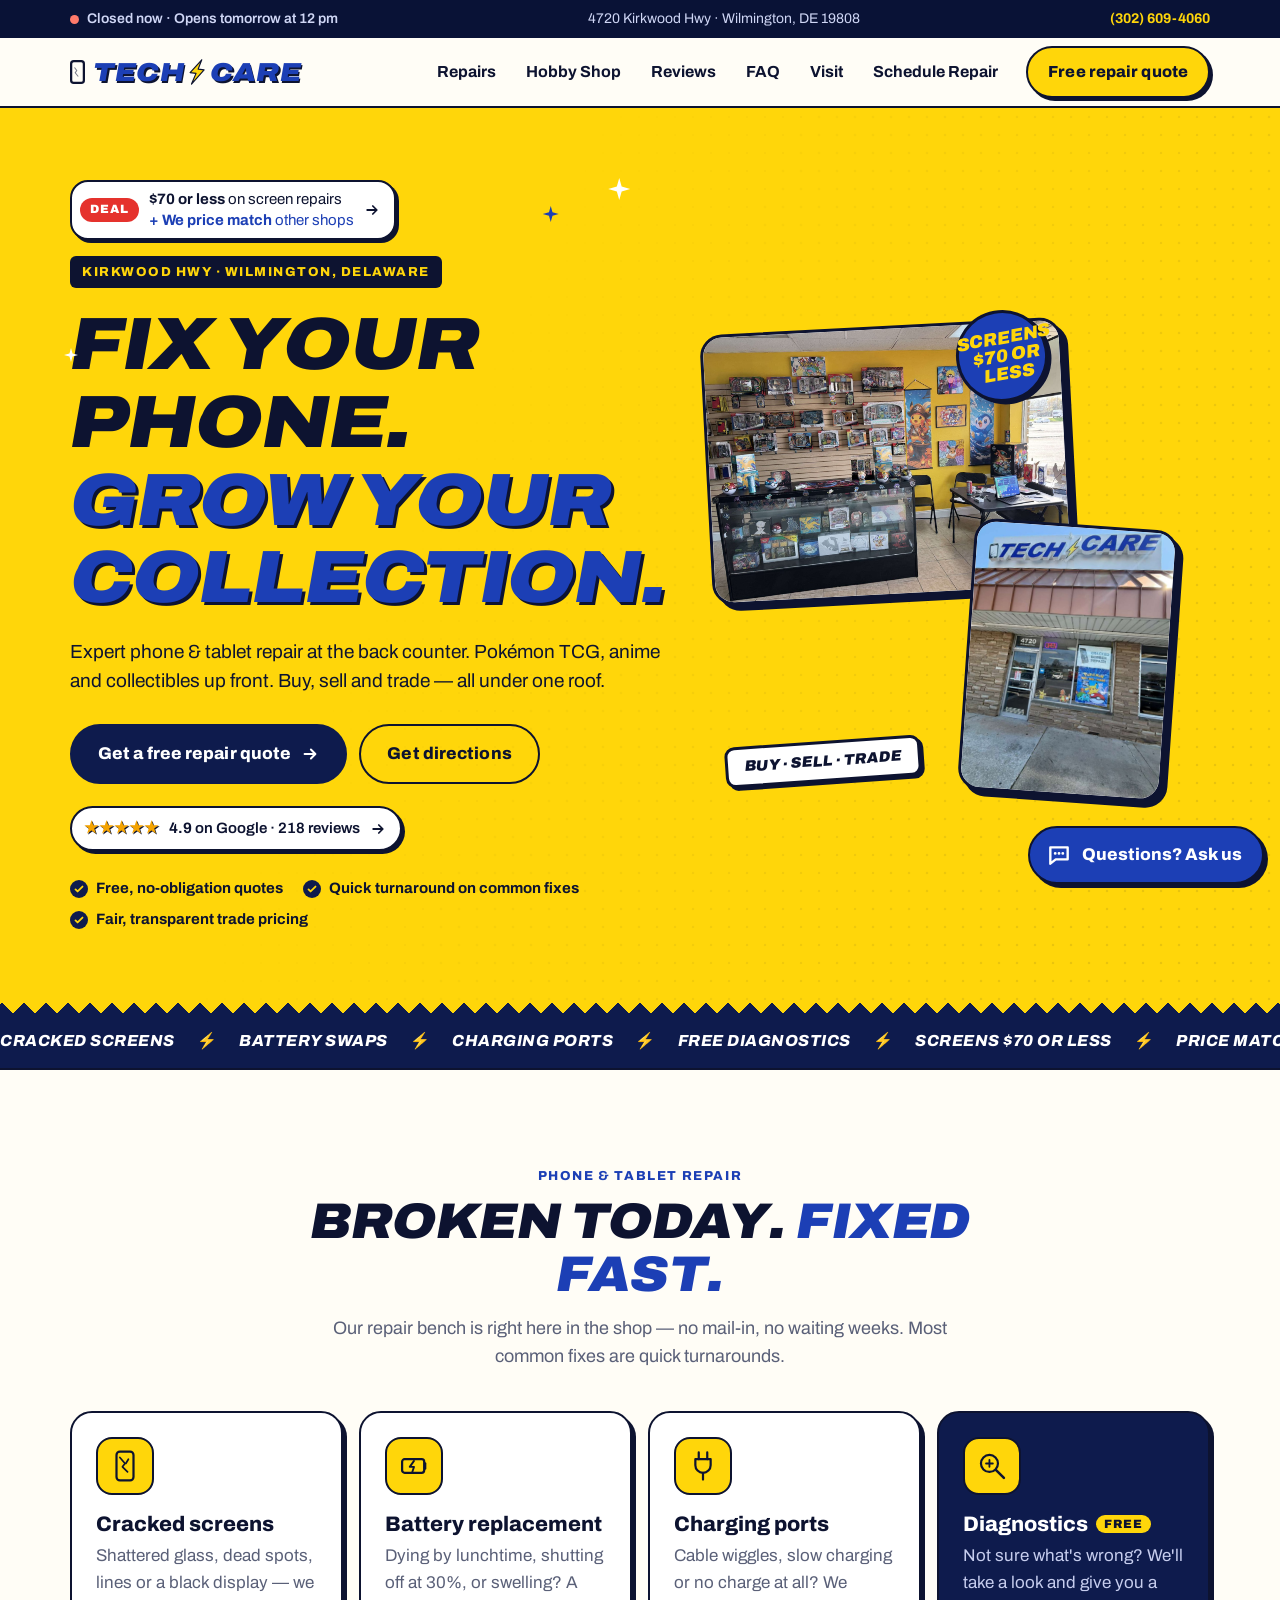
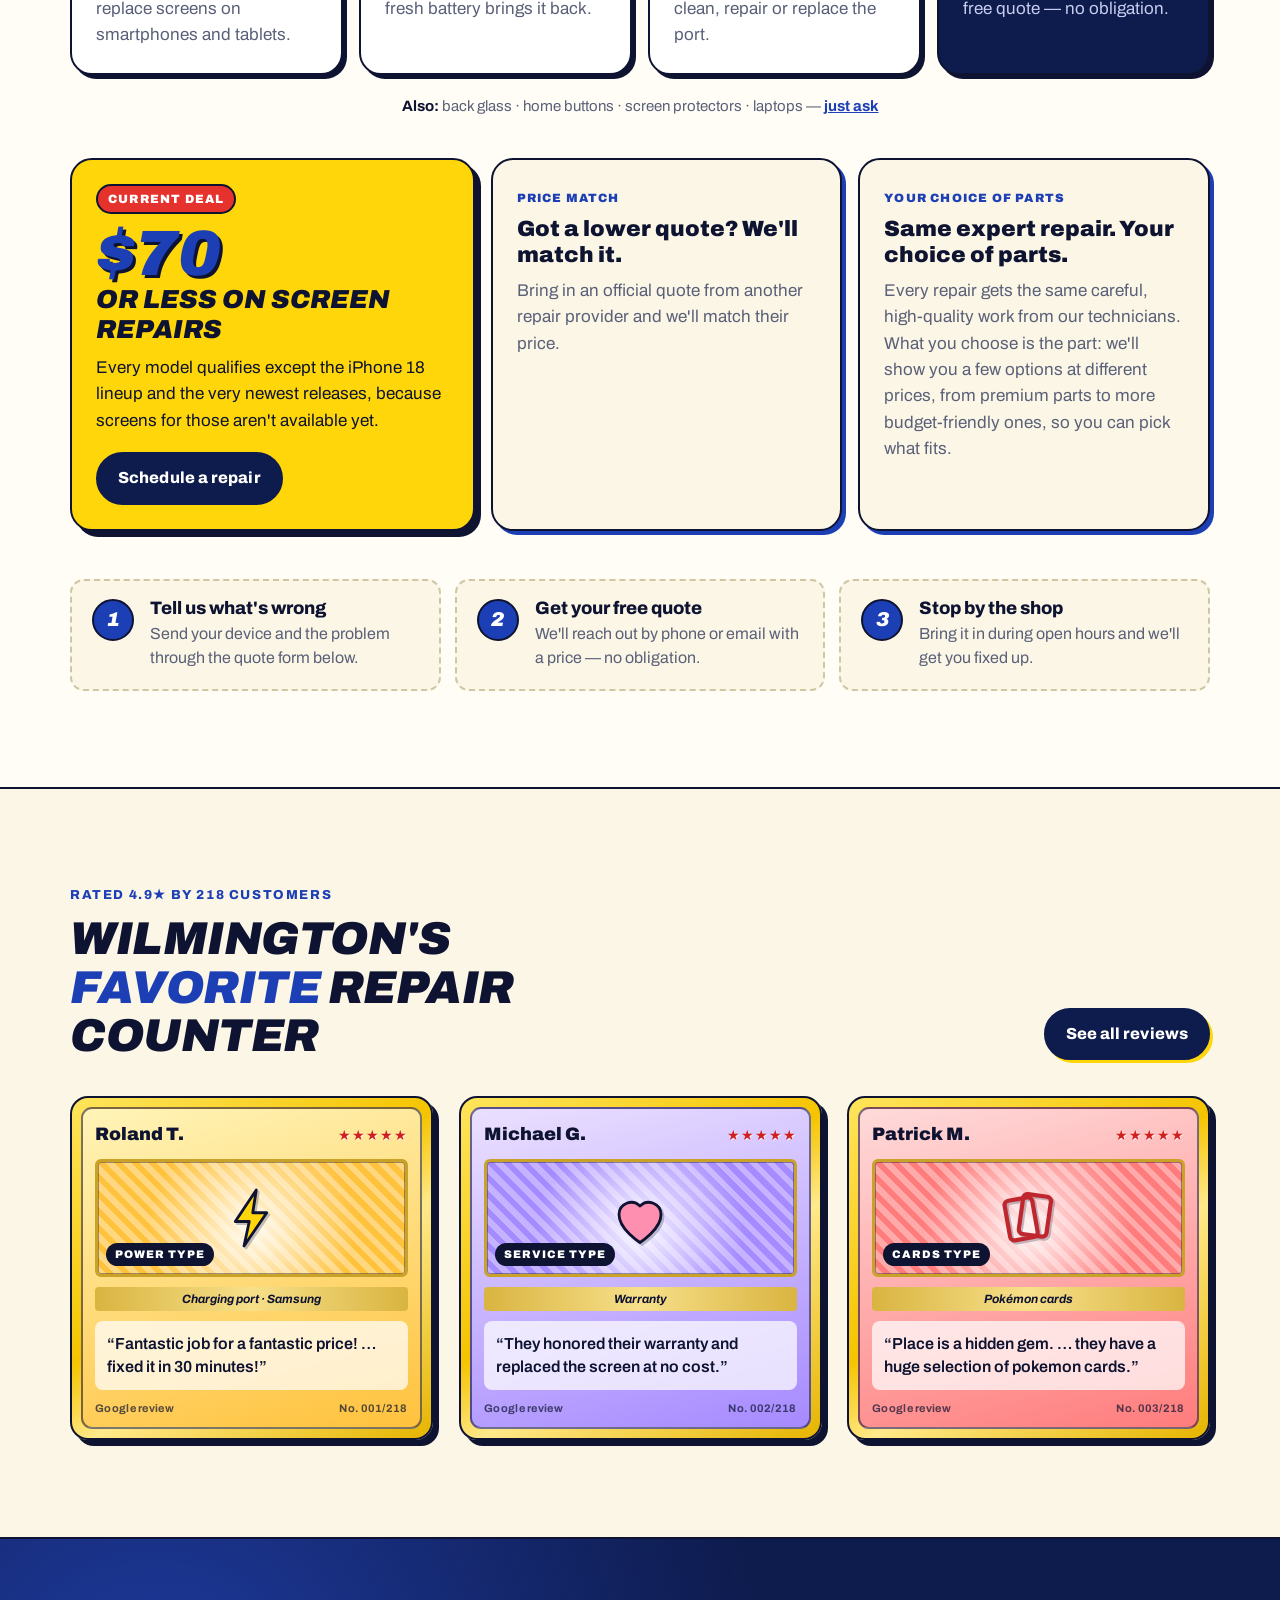
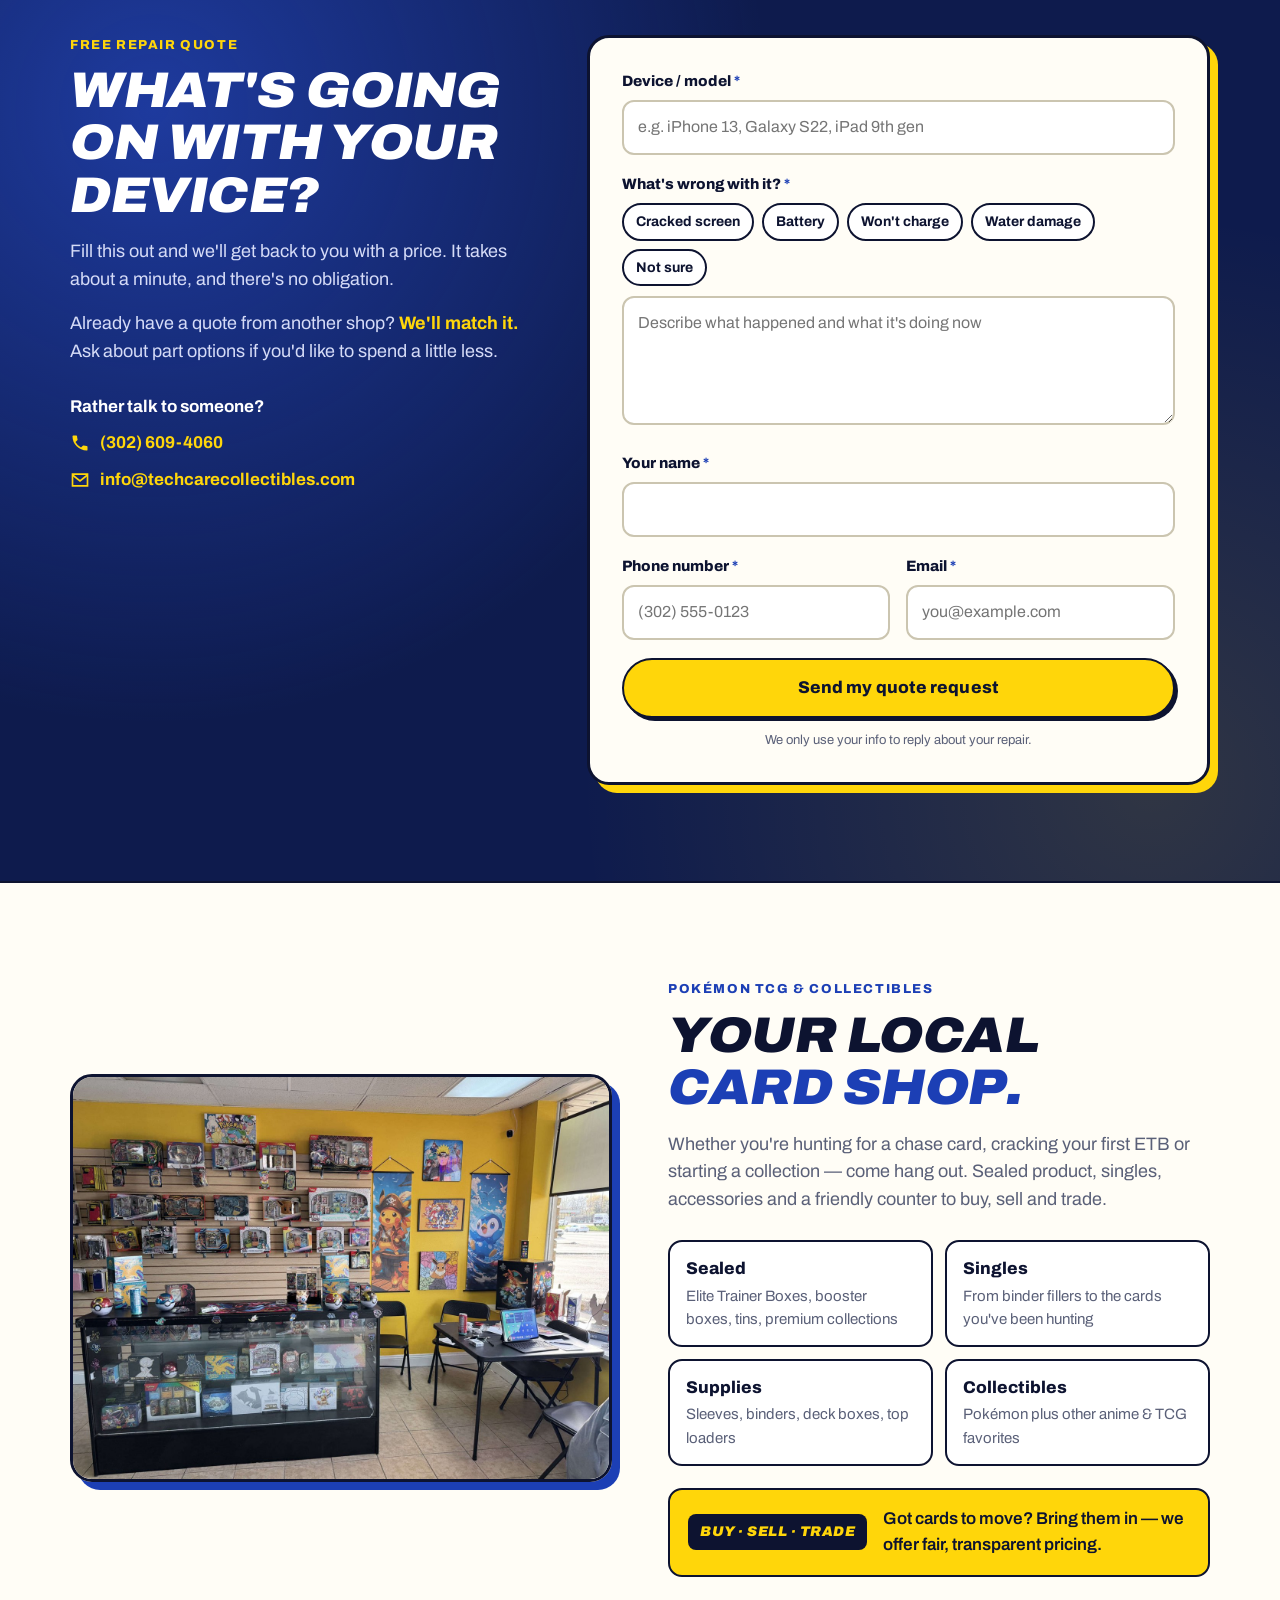
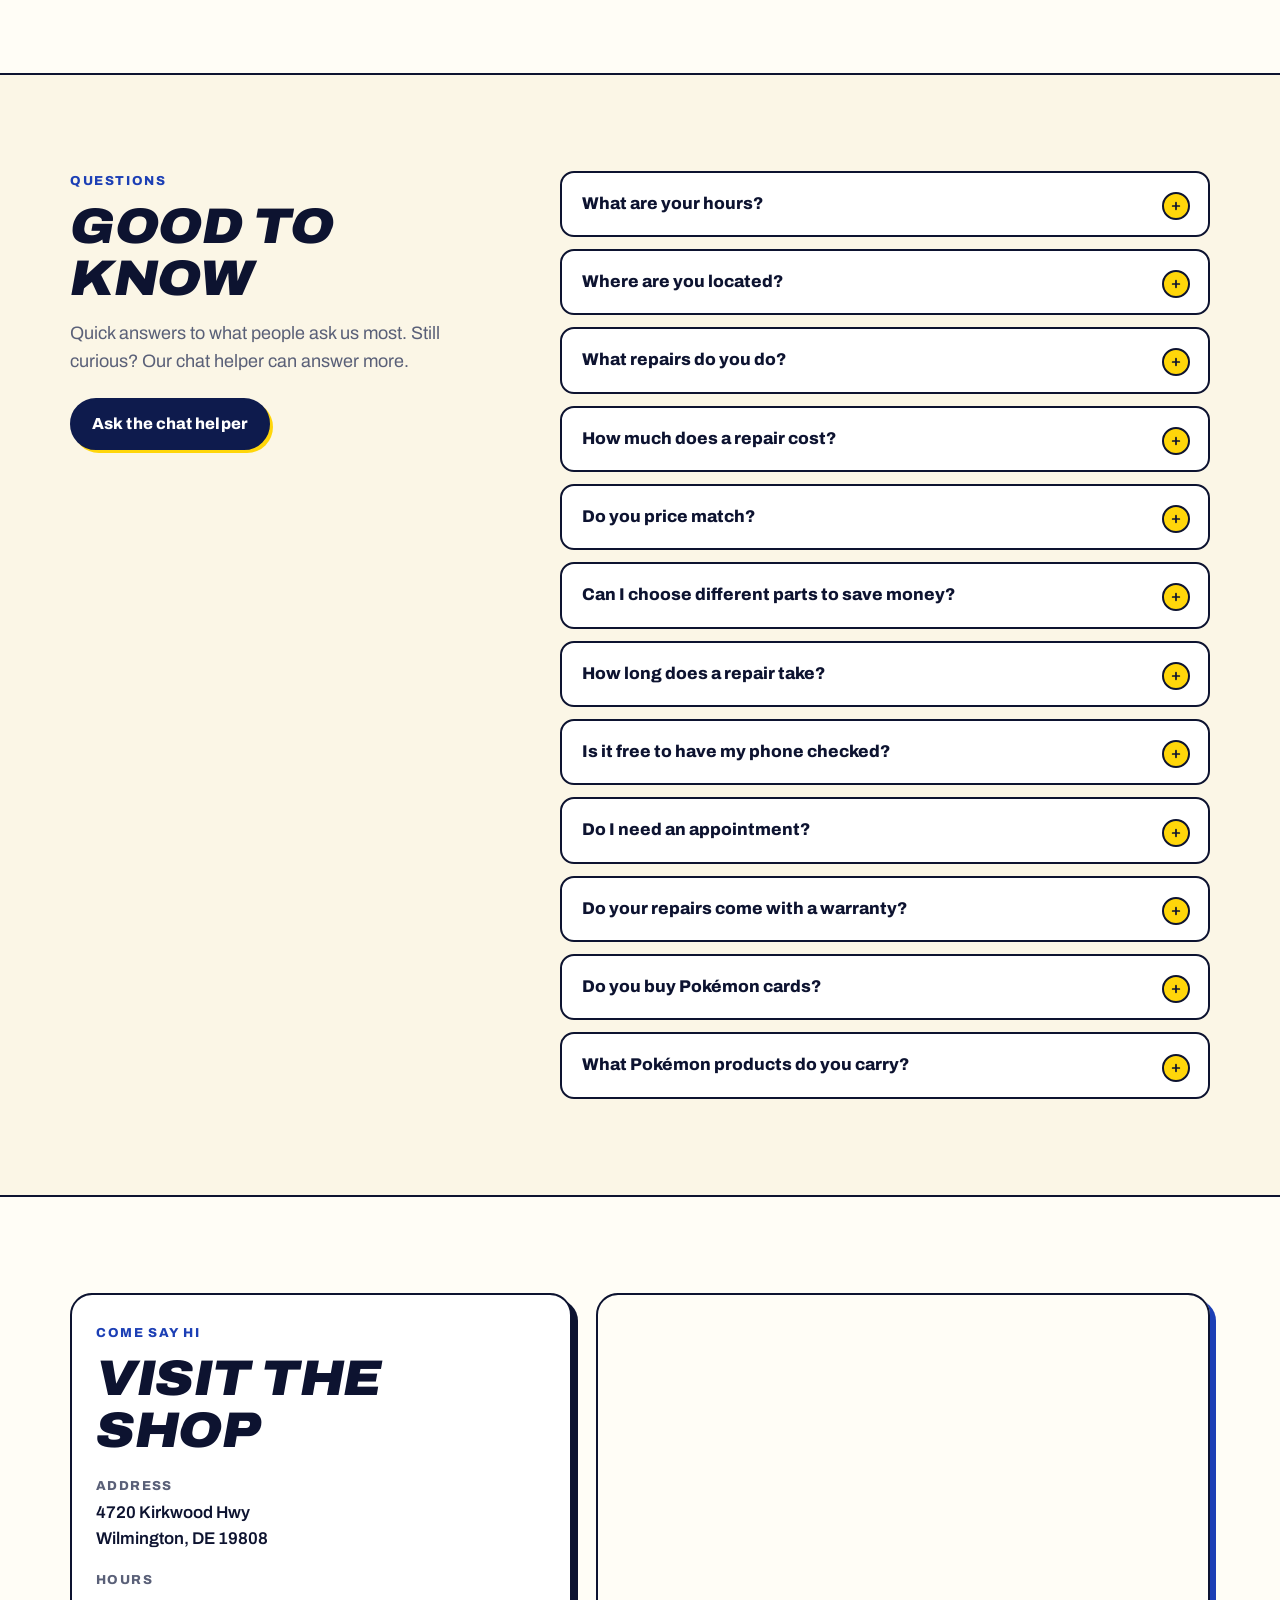
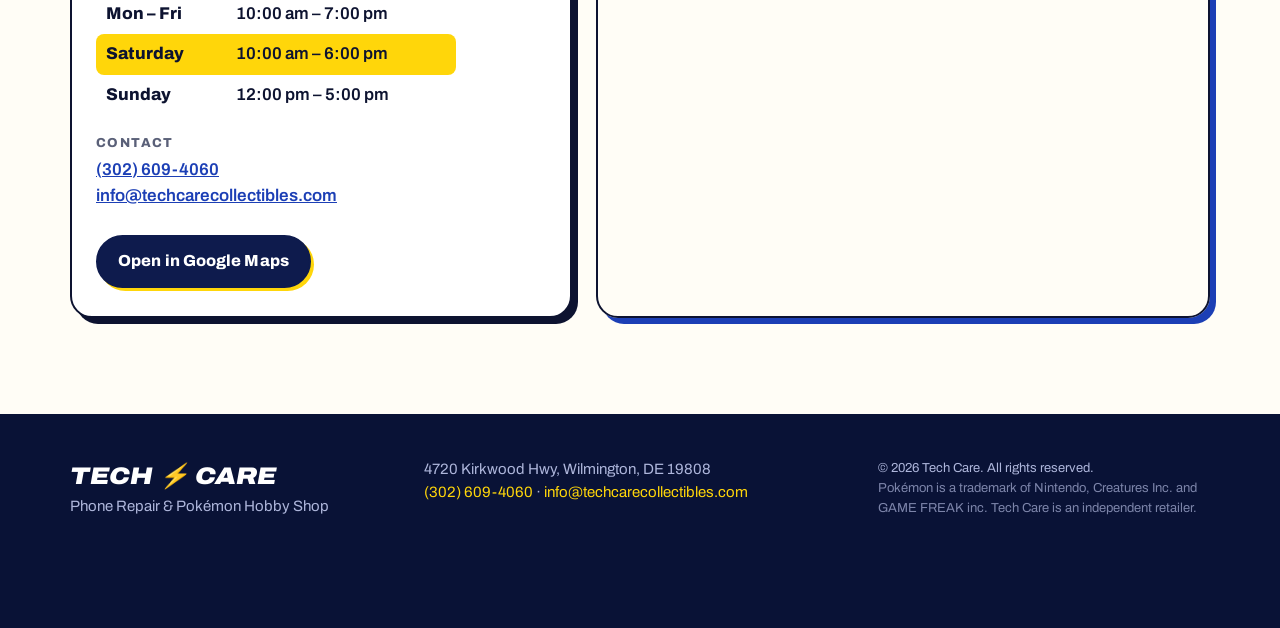
==== index.html @ 6bada391 "Put price matching in the top deal badge The hero badge now sits above the headline and shows both o" ====
<!doctype html>
<html lang="en">
<head>
  <meta charset="utf-8">
  <meta name="viewport" content="width=device-width, initial-scale=1">
  <title>Tech Care — Phone Repair &amp; Pokémon Hobby Shop | Wilmington, DE</title>
  <meta name="description" content="Phone and tablet repair plus a Pokémon TCG hobby shop on Kirkwood Hwy in Wilmington, DE. Cracked screens, batteries, charging ports — free, no-obligation repair quotes. Buy, sell and trade Pokémon cards.">
  <link rel="canonical" href="https://techcarecollectibles.com/">
  <link rel="icon" href="/favicon.svg" type="image/svg+xml">
  <meta name="theme-color" content="#1c3fb5">

  <meta property="og:type" content="website">
  <meta property="og:title" content="Tech Care — Phone Repair & Pokémon Hobby Shop">
  <meta property="og:description" content="Fix your phone. Grow your collection. 4720 Kirkwood Hwy, Wilmington, DE.">
  <meta property="og:image" content="https://techcarecollectibles.com/images/storefront.jpg">
  <meta property="og:url" content="https://techcarecollectibles.com/">

  <link rel="preconnect" href="https://fonts.googleapis.com">
  <link rel="preconnect" href="https://fonts.gstatic.com" crossorigin>
  <link href="https://fonts.googleapis.com/css2?family=Archivo:ital,wdth,wght@0,62..125,400..900;1,62..125,700..900&display=swap" rel="stylesheet">
  <link rel="stylesheet" href="/styles.css">

  <script type="application/ld+json">
  {
    "@context": "https://schema.org",
    "@type": "LocalBusiness",
    "name": "Tech Care — Phone Repair & Hobby Shop",
    "image": "https://techcarecollectibles.com/images/storefront.jpg",
    "url": "https://techcarecollectibles.com/",
    "telephone": "+1-302-609-4060",
    "email": "info@techcarecollectibles.com",
    "address": {
      "@type": "PostalAddress",
      "streetAddress": "4720 Kirkwood Hwy",
      "addressLocality": "Wilmington",
      "addressRegion": "DE",
      "postalCode": "19808",
      "addressCountry": "US"
    },
    "sameAs": ["https://maps.app.goo.gl/MrAmSJkTdqbsVuTa9"],
    "priceRange": "$$",
    "openingHoursSpecification": [
      {"@type": "OpeningHoursSpecification", "dayOfWeek": ["Monday","Tuesday","Wednesday","Thursday","Friday"], "opens": "10:00", "closes": "19:00"},
      {"@type": "OpeningHoursSpecification", "dayOfWeek": "Saturday", "opens": "10:00", "closes": "18:00"},
      {"@type": "OpeningHoursSpecification", "dayOfWeek": "Sunday", "opens": "12:00", "closes": "17:00"}
    ]
  }
  </script>
</head>
<body>
  <a class="skip" href="#main">Skip to content</a>

  <!-- ===== Top bar ===== -->
  <div class="topbar">
    <div class="wrap topbar-inner">
      <span class="status" data-open-status><span class="dot"></span><span class="status-long" data-status-text>Checking hours…</span><span class="status-short" data-status-short>Checking hours…</span></span>
      <span class="topbar-addr">4720 Kirkwood Hwy · Wilmington, DE 19808</span>
      <a class="topbar-phone" href="tel:+13026094060">(302) 609-4060</a>
    </div>
  </div>

  <!-- ===== Header ===== -->
  <header class="site-header" id="top">
    <div class="wrap header-inner">
      <a class="brand" href="#top" aria-label="Tech Care home">
        <svg class="brand-phone" viewBox="0 0 20 32" aria-hidden="true"><rect x="1.5" y="1.5" width="17" height="29" rx="3.5" fill="none" stroke="currentColor" stroke-width="3"/><path d="M6 10l3 4-2 3 4 5" fill="none" stroke="currentColor" stroke-width="1.4" opacity=".55"/></svg>
        <span>TECH</span>
        <svg class="brand-bolt" viewBox="0 0 24 36" aria-hidden="true"><path d="M16 1 3 20h8L7 35 21 14h-8z" fill="#ffd60a" stroke="#0d1330" stroke-width="1.6" stroke-linejoin="round"/></svg>
        <span>CARE</span>
      </a>

      <nav class="nav" id="nav" aria-label="Main">
        <a href="#repairs">Repairs</a>
        <a href="#shop">Hobby Shop</a>
        <a href="/reviews.html">Reviews</a>
        <a href="#faq">FAQ</a>
        <a href="#visit">Visit</a>
        <a href="/book.html">Schedule Repair</a>
        <a class="btn btn-yellow nav-cta" href="#quote">Free repair quote</a>
      </nav>

      <button class="menu-btn" aria-controls="nav" aria-expanded="false" aria-label="Open menu">
        <span></span><span></span><span></span>
      </button>
    </div>
  </header>

  <main id="main">

    <!-- ===== Hero ===== -->
    <section class="hero">
      <div class="wrap hero-inner">
        <div class="hero-copy">
          <a class="deal-pill" href="#deals">
            <span class="deal-pill-tag">Deal</span>
            <span class="deal-pill-text">
              <span><strong>$70 or less</strong> on screen repairs</span>
              <span class="deal-pill-plus"><strong>+ We price match</strong> other shops</span>
            </span>
            <svg viewBox="0 0 20 20" aria-hidden="true"><path d="M4 10h11m-4-5 5 5-5 5" fill="none" stroke="currentColor" stroke-width="2.2" stroke-linecap="round" stroke-linejoin="round"/></svg>
          </a>
          <p class="eyebrow">Kirkwood Hwy · Wilmington, Delaware</p>
          <h1>Fix your phone.<br><span class="hl">Grow your collection.</span></h1>
          <span class="sparkle sparkle-1" aria-hidden="true"></span>
          <span class="sparkle sparkle-2" aria-hidden="true"></span>
          <span class="sparkle sparkle-3" aria-hidden="true"></span>
          <p class="lede">Expert phone &amp; tablet repair at the back counter. Pokémon TCG, anime and collectibles up front. Buy, sell and trade — all under one roof.</p>
          <div class="hero-ctas">
            <a class="btn btn-navy btn-lg" href="#quote">Get a free repair quote
              <svg viewBox="0 0 20 20" aria-hidden="true"><path d="M4 10h11m-4-5 5 5-5 5" fill="none" stroke="currentColor" stroke-width="2.2" stroke-linecap="round" stroke-linejoin="round"/></svg>
            </a>
            <a class="btn btn-ghost btn-lg" href="https://maps.app.goo.gl/MrAmSJkTdqbsVuTa9" target="_blank" rel="noopener">Get directions</a>
          </div>
          <a class="rating-badge" href="/reviews.html">
            <span class="rating-stars" aria-hidden="true">★★★★★</span>
            <span><strong data-rating>4.9</strong> on Google · <span data-review-count>218</span> reviews</span>
            <svg viewBox="0 0 20 20" aria-hidden="true"><path d="M4 10h11m-4-5 5 5-5 5" fill="none" stroke="currentColor" stroke-width="2.2" stroke-linecap="round" stroke-linejoin="round"/></svg>
          </a>
          <ul class="hero-points">
            <li>Free, no-obligation quotes</li>
            <li>Quick turnaround on common fixes</li>
            <li>Fair, transparent trade pricing</li>
          </ul>
        </div>

        <div class="hero-art" aria-hidden="true">
          <figure class="photo photo-a"><img src="/images/interior-displays.jpg" alt="" width="1400" height="1050"></figure>
          <figure class="photo photo-b"><img src="/images/storefront.jpg" alt="" width="1050" height="1400"></figure>
          <span class="sticker sticker-1">Screens<br>$70 or less</span>
          <span class="sticker sticker-2">Buy · Sell · Trade</span>
        </div>
      </div>
    </section>

    <!-- ===== Ticker ===== -->
    <div class="ticker" aria-hidden="true">
      <div class="ticker-track">
        <span>Cracked screens</span><i>⚡</i><span>Battery swaps</span><i>⚡</i><span>Charging ports</span><i>⚡</i><span>Free diagnostics</span><i>⚡</i><span>Screens $70 or less</span><i>⚡</i><span>Price matching</span><i>⚡</i><span>Booster boxes</span><i>⚡</i><span>Singles</span><i>⚡</i><span>Elite Trainer Boxes</span><i>⚡</i><span>Buy · Sell · Trade</span><i>⚡</i>
        <span>Cracked screens</span><i>⚡</i><span>Battery swaps</span><i>⚡</i><span>Charging ports</span><i>⚡</i><span>Free diagnostics</span><i>⚡</i><span>Screens $70 or less</span><i>⚡</i><span>Price matching</span><i>⚡</i><span>Booster boxes</span><i>⚡</i><span>Singles</span><i>⚡</i><span>Elite Trainer Boxes</span><i>⚡</i><span>Buy · Sell · Trade</span><i>⚡</i>
      </div>
    </div>

    <!-- ===== Repairs ===== -->
    <section class="section" id="repairs">
      <div class="wrap">
        <div class="section-head">
          <p class="kicker">Phone &amp; tablet repair</p>
          <h2>Broken today. <span class="hl-blue">Fixed fast.</span></h2>
          <p>Our repair bench is right here in the shop — no mail-in, no waiting weeks. Most common fixes are quick turnarounds.</p>
        </div>

        <div class="services" data-reveal>
          <article class="service">
            <div class="service-icon">
              <svg viewBox="0 0 40 40" aria-hidden="true"><rect x="10" y="3" width="20" height="34" rx="4" fill="none" stroke="currentColor" stroke-width="2.6"/><path d="M14 10l6 7-3 4 6 6M24 12l-3 5" fill="none" stroke="currentColor" stroke-width="2" stroke-linecap="round" stroke-linejoin="round"/></svg>
            </div>
            <h3>Cracked screens</h3>
            <p>Shattered glass, dead spots, lines or a black display — we replace screens on smartphones and tablets.</p>
          </article>
          <article class="service">
            <div class="service-icon">
              <svg viewBox="0 0 40 40" aria-hidden="true"><rect x="6" y="12" width="26" height="16" rx="3" fill="none" stroke="currentColor" stroke-width="2.6"/><path d="M33 17v6" stroke="currentColor" stroke-width="3" stroke-linecap="round"/><path d="M20 14l-5 7h5l-2 6" fill="none" stroke="currentColor" stroke-width="2.2" stroke-linecap="round" stroke-linejoin="round"/></svg>
            </div>
            <h3>Battery replacement</h3>
            <p>Dying by lunchtime, shutting off at 30%, or swelling? A fresh battery brings it back.</p>
          </article>
          <article class="service">
            <div class="service-icon">
              <svg viewBox="0 0 40 40" aria-hidden="true"><path d="M15 4v8M25 4v8" stroke="currentColor" stroke-width="2.6" stroke-linecap="round"/><path d="M11 12h18v7a9 9 0 0 1-18 0z" fill="none" stroke="currentColor" stroke-width="2.6" stroke-linejoin="round"/><path d="M20 28v8" stroke="currentColor" stroke-width="2.6" stroke-linecap="round"/></svg>
            </div>
            <h3>Charging ports</h3>
            <p>Cable wiggles, slow charging or no charge at all? We clean, repair or replace the port.</p>
          </article>
          <article class="service service-free">
            <div class="service-icon">
              <svg viewBox="0 0 40 40" aria-hidden="true"><circle cx="17" cy="17" r="10" fill="none" stroke="currentColor" stroke-width="2.6"/><path d="M24.5 24.5 34 34" stroke="currentColor" stroke-width="3" stroke-linecap="round"/><path d="M13 17h8M17 13v8" stroke="currentColor" stroke-width="2.2" stroke-linecap="round"/></svg>
            </div>
            <h3>Diagnostics <span class="tag">Free</span></h3>
            <p>Not sure what's wrong? We'll take a look and give you a free quote — no obligation.</p>
          </article>
        </div>
        <p class="services-more"><strong>Also:</strong> back glass · home buttons · screen protectors · laptops — <a href="#quote">just ask</a></p>

        <div class="deals" id="deals" data-reveal>
          <article class="deal deal-hot">
            <p class="deal-tag">Current deal</p>
            <h3><span class="deal-price">$70</span> or less on screen repairs</h3>
            <p>Every model qualifies except the iPhone 18 lineup and the very newest releases, because screens for those aren't available yet.</p>
            <a class="btn btn-navy" href="/book.html">Schedule a repair</a>
          </article>
          <article class="deal">
            <p class="deal-tag">Price match</p>
            <h3>Got a lower quote? We'll match it.</h3>
            <p>Bring in an official quote from another repair provider and we'll match their price.</p>
          </article>
          <article class="deal">
            <p class="deal-tag">Your choice of parts</p>
            <h3>Same expert repair. Your choice of parts.</h3>
            <p>Every repair gets the same careful, high-quality work from our technicians. What you choose is the part: we'll show you a few options at different prices, from premium parts to more budget-friendly ones, so you can pick what fits.</p>
          </article>
        </div>

        <ol class="steps" data-reveal>
          <li>
            <span class="step-num">1</span>
            <div><h3>Tell us what's wrong</h3><p>Send your device and the problem through the quote form below.</p></div>
          </li>
          <li>
            <span class="step-num">2</span>
            <div><h3>Get your free quote</h3><p>We'll reach out by phone or email with a price — no obligation.</p></div>
          </li>
          <li>
            <span class="step-num">3</span>
            <div><h3>Stop by the shop</h3><p>Bring it in during open hours and we'll get you fixed up.</p></div>
          </li>
        </ol>
      </div>
    </section>

    <!-- ===== Reviews teaser ===== -->
    <section class="section reviews-teaser">
      <div class="wrap">
        <div class="teaser-head">
          <div>
            <p class="kicker">Rated <span data-rating>4.9</span>★ by <span data-review-count>218</span> customers</p>
            <h2>Wilmington's <span class="hl-blue">favorite</span> repair counter</h2>
          </div>
          <a class="btn btn-navy" href="/reviews.html">See all reviews</a>
        </div>
        <div class="review-grid review-grid--teaser" id="review-teaser" data-reveal><!-- featured cards from reviews-data.js --></div>
      </div>
    </section>

    <!-- ===== Quote ===== -->
    <section class="quote" id="quote">
      <div class="wrap quote-inner">
        <div class="quote-copy">
          <p class="kicker kicker-light">Free repair quote</p>
          <h2>What's going on with your device?</h2>
          <p>Fill this out and we'll get back to you with a price. It takes about a minute, and there's no obligation.</p>
          <p class="quote-perks">Already have a quote from another shop? <strong>We'll match it.</strong> Ask about part options if you'd like to spend a little less.</p>
          <div class="quote-alt">
            <p>Rather talk to someone?</p>
            <a class="alt-link" href="tel:+13026094060">
              <svg viewBox="0 0 24 24" aria-hidden="true"><path d="M6.6 10.8a15.1 15.1 0 0 0 6.6 6.6l2.2-2.2a1 1 0 0 1 1-.25 11.4 11.4 0 0 0 3.6.57 1 1 0 0 1 1 1V20a1 1 0 0 1-1 1A17 17 0 0 1 3 4a1 1 0 0 1 1-1h3.5a1 1 0 0 1 1 1c0 1.25.2 2.45.57 3.57a1 1 0 0 1-.25 1z" fill="currentColor"/></svg>
              (302) 609-4060
            </a>
            <a class="alt-link" href="mailto:info@techcarecollectibles.com">
              <svg viewBox="0 0 24 24" aria-hidden="true"><path d="M3 5h18v14H3z" fill="none" stroke="currentColor" stroke-width="2"/><path d="m3 6 9 7 9-7" fill="none" stroke="currentColor" stroke-width="2"/></svg>
              info@techcarecollectibles.com
            </a>
          </div>
        </div>

        <div class="quote-card">
          <form id="quote-form" name="quote" method="POST" action="/thanks.html" data-netlify="true" netlify-honeypot="bot-field" novalidate>
            <input type="hidden" name="form-name" value="quote">
            <div class="field">
              <label for="q-device">Device / model <span class="req" aria-hidden="true">*</span></label>
              <input id="q-device" name="device" type="text" list="device-list" placeholder="e.g. iPhone 13, Galaxy S22, iPad 9th gen" autocomplete="off" required>
              <datalist id="device-list">
                <option value="iPhone 16 Pro Max"><option value="iPhone 16"><option value="iPhone 15 Pro"><option value="iPhone 15"><option value="iPhone 14"><option value="iPhone 13"><option value="iPhone 12"><option value="iPhone 11">
                <option value="Samsung Galaxy S24"><option value="Samsung Galaxy S23"><option value="Samsung Galaxy S22"><option value="Samsung Galaxy A54"><option value="Google Pixel 8"><option value="Google Pixel 7">
                <option value="iPad"><option value="Samsung Galaxy Tab">
              </datalist>
              <p class="err" data-err-for="device"></p>
            </div>

            <div class="field">
              <label for="q-problem">What's wrong with it? <span class="req" aria-hidden="true">*</span></label>
              <div class="chips" role="group" aria-label="Common problems">
                <button type="button" class="chip" data-problem="Cracked screen">Cracked screen</button>
                <button type="button" class="chip" data-problem="Battery drains fast">Battery</button>
                <button type="button" class="chip" data-problem="Won't charge">Won't charge</button>
                <button type="button" class="chip" data-problem="Water damage">Water damage</button>
                <button type="button" class="chip" data-problem="Not sure — needs diagnosis">Not sure</button>
              </div>
              <textarea id="q-problem" name="problem" rows="4" placeholder="Describe what happened and what it's doing now" required></textarea>
              <p class="err" data-err-for="problem"></p>
            </div>

            <div class="field">
              <label for="q-name">Your name <span class="req" aria-hidden="true">*</span></label>
              <input id="q-name" name="name" type="text" autocomplete="name" required>
              <p class="err" data-err-for="name"></p>
            </div>

            <div class="field-row">
              <div class="field">
                <label for="q-phone">Phone number <span class="req" aria-hidden="true">*</span></label>
                <input id="q-phone" name="phone" type="tel" inputmode="tel" autocomplete="tel" placeholder="(302) 555-0123" required>
                <p class="err" data-err-for="phone"></p>
              </div>
              <div class="field">
                <label for="q-email">Email <span class="req" aria-hidden="true">*</span></label>
                <input id="q-email" name="email" type="email" autocomplete="email" placeholder="you@example.com" required>
                <p class="err" data-err-for="email"></p>
              </div>
            </div>

            <!-- spam trap: real people never see or fill this -->
            <div class="hp" aria-hidden="true">
              <label for="q-company">Company</label>
              <input id="q-company" name="bot-field" type="text" tabindex="-1" autocomplete="off">
            </div>

            <button class="btn btn-yellow btn-lg btn-block" type="submit">
              <span class="btn-label">Send my quote request</span>
            </button>
            <p class="form-note">We only use your info to reply about your repair.</p>
            <div class="form-status" role="status" aria-live="polite"></div>
          </form>

          <div class="quote-done" hidden>
            <div class="done-icon"><svg viewBox="0 0 48 48" aria-hidden="true"><circle cx="24" cy="24" r="22" fill="#ffd60a"/><path d="m14 25 7 7 14-15" fill="none" stroke="#0d1330" stroke-width="4" stroke-linecap="round" stroke-linejoin="round"/></svg></div>
            <h3>Request sent — thanks!</h3>
            <p>We'll get back to you soon with a quote for your <strong data-done-device>device</strong>. Need it sooner? Call <a href="tel:+13026094060">(302) 609-4060</a>.</p>
            <button type="button" class="btn btn-ghost" data-quote-reset>Send another request</button>
          </div>
        </div>
      </div>
    </section>

    <!-- ===== Hobby shop ===== -->
    <section class="section shop" id="shop">
      <div class="wrap shop-inner">
        <div class="shop-photo">
          <img src="/images/interior-displays.jpg" alt="Wall of sealed Pokémon TCG product next to anime canvas art and a glass display case" width="1400" height="1050" loading="lazy">
        </div>
        <div class="shop-copy">
          <p class="kicker">Pokémon TCG &amp; collectibles</p>
          <h2>Your local <span class="hl-blue">card shop.</span></h2>
          <p>Whether you're hunting for a chase card, cracking your first ETB or starting a collection — come hang out. Sealed product, singles, accessories and a friendly counter to buy, sell and trade.</p>
          <ul class="product-grid" data-reveal>
            <li><strong>Sealed</strong> Elite Trainer Boxes, booster boxes, tins, premium collections</li>
            <li><strong>Singles</strong> From binder fillers to the cards you've been hunting</li>
            <li><strong>Supplies</strong> Sleeves, binders, deck boxes, top loaders</li>
            <li><strong>Collectibles</strong> Pokémon plus other anime &amp; TCG favorites</li>
          </ul>
          <div class="trade-callout">
            <span class="trade-badge">Buy · Sell · Trade</span>
            <p>Got cards to move? Bring them in — we offer fair, transparent pricing.</p>
          </div>
        </div>
      </div>
    </section>

    <!-- ===== FAQ ===== -->
    <section class="section faq" id="faq">
      <div class="wrap faq-inner">
        <div class="section-head section-head-left">
          <p class="kicker">Questions</p>
          <h2>Good to know</h2>
          <p>Quick answers to what people ask us most. Still curious? Our chat helper can answer more.</p>
          <button type="button" class="btn btn-navy" data-open-chat>Ask the chat helper</button>
        </div>
        <div class="faq-list" id="faq-list"><!-- filled from faq-data.js --></div>
      </div>
    </section>

    <!-- ===== Visit ===== -->
    <section class="visit" id="visit">
      <div class="wrap visit-inner">
        <div class="visit-card">
          <p class="kicker">Come say hi</p>
          <h2>Visit the shop</h2>

          <div class="visit-block">
            <h3>Address</h3>
            <p>4720 Kirkwood Hwy<br>Wilmington, DE 19808</p>
          </div>

          <div class="visit-block">
            <h3>Hours</h3>
            <table class="hours" id="hours">
              <tbody>
                <tr data-days="1,2,3,4,5"><th scope="row">Mon – Fri</th><td>10:00 am – 7:00 pm</td></tr>
                <tr data-days="6"><th scope="row">Saturday</th><td>10:00 am – 6:00 pm</td></tr>
                <tr data-days="0"><th scope="row">Sunday</th><td>12:00 pm – 5:00 pm</td></tr>
              </tbody>
            </table>
          </div>

          <div class="visit-block">
            <h3>Contact</h3>
            <p><a href="tel:+13026094060">(302) 609-4060</a><br><a href="mailto:info@techcarecollectibles.com">info@techcarecollectibles.com</a></p>
          </div>

          <a class="btn btn-navy" href="https://maps.app.goo.gl/MrAmSJkTdqbsVuTa9" target="_blank" rel="noopener">Open in Google Maps</a>
        </div>

        <div class="map">
          <iframe
            title="Map to Tech Care, 4720 Kirkwood Hwy, Wilmington, DE"
            src="https://maps.google.com/maps?q=4720+Kirkwood+Hwy,+Wilmington,+DE+19808&t=&z=15&ie=UTF8&iwloc=&output=embed"
            loading="lazy"
            referrerpolicy="no-referrer-when-downgrade"
            allowfullscreen></iframe>
        </div>
      </div>
    </section>
  </main>

  <!-- ===== Footer ===== -->
  <footer class="site-footer">
    <div class="wrap footer-inner">
      <div>
        <p class="footer-brand">TECH <span>⚡</span> CARE</p>
        <p>Phone Repair &amp; Pokémon Hobby Shop</p>
      </div>
      <div>
        <p>4720 Kirkwood Hwy, Wilmington, DE 19808</p>
        <p><a href="tel:+13026094060">(302) 609-4060</a> · <a href="mailto:info@techcarecollectibles.com">info@techcarecollectibles.com</a></p>
      </div>
      <p class="footer-copy">© <span id="yr">2026</span> Tech Care. All rights reserved.<br><span class="tm">Pokémon is a trademark of Nintendo, Creatures Inc. and GAME FREAK inc. Tech Care is an independent retailer.</span></p>
    </div>
  </footer>

  <!-- ===== Chat widget ===== -->
  <div class="chat" id="chat" data-state="closed">
    <button class="chat-launcher" type="button" aria-controls="chat-panel" aria-expanded="false">
      <svg class="icon-open" viewBox="0 0 24 24" aria-hidden="true"><path d="M4 5h16v11H9l-5 4z" fill="none" stroke="currentColor" stroke-width="2.2" stroke-linejoin="round"/><path d="M8.5 10.5h.01M12 10.5h.01M15.5 10.5h.01" stroke="currentColor" stroke-width="2.6" stroke-linecap="round"/></svg>
      <svg class="icon-close" viewBox="0 0 24 24" aria-hidden="true"><path d="M6 6l12 12M18 6 6 18" stroke="currentColor" stroke-width="2.4" stroke-linecap="round"/></svg>
      <span class="chat-launcher-label">Questions? Ask us</span>
    </button>

    <section class="chat-panel" id="chat-panel" role="dialog" aria-label="Tech Care chat helper" hidden>
      <header class="chat-head">
        <div class="chat-avatar" aria-hidden="true"><svg viewBox="0 0 24 36"><path d="M16 1 3 20h8L7 35 21 14h-8z" fill="#ffd60a"/></svg></div>
        <div>
          <p class="chat-title">Tech Care Helper</p>
          <p class="chat-sub">Instant answers to common questions</p>
        </div>
        <button class="chat-x" type="button" aria-label="Close chat">
          <svg viewBox="0 0 24 24" aria-hidden="true"><path d="M6 6l12 12M18 6 6 18" stroke="currentColor" stroke-width="2.4" stroke-linecap="round"/></svg>
        </button>
      </header>
      <div class="chat-log" id="chat-log" aria-live="polite"></div>
      <div class="chat-suggest" id="chat-suggest"></div>
      <form class="chat-input" id="chat-form" autocomplete="off">
        <label class="sr-only" for="chat-text">Type your question</label>
        <input id="chat-text" type="text" placeholder="Ask about repairs, cards, hours…" maxlength="200">
        <button type="submit" aria-label="Send">
          <svg viewBox="0 0 24 24" aria-hidden="true"><path d="M4 12h14m-6-7 7 7-7 7" fill="none" stroke="currentColor" stroke-width="2.4" stroke-linecap="round" stroke-linejoin="round"/></svg>
        </button>
      </form>
    </section>
  </div>

  <script src="/js/config.js"></script>
  <script src="/js/faq-data.js"></script>
  <script src="/js/reviews-data.js"></script>
  <script src="/js/site.js"></script>
  <script src="/js/slots.js"></script>
  <script src="/js/reviews.js"></script>
  <script src="/js/chat.js"></script>
</body>
</html>
---- styles.css ----
/* Tech Care — phone repair & hobby shop
   Vanilla CSS, mobile-first. Colors pulled from the shop itself:
   sign-blue lettering, yellow walls, navy accent wall. */

:root {
  --blue: #1c3fb5;
  --blue-bright: #2b54e0;
  --navy: #0e1b4d;
  --navy-deep: #091236;
  --yellow: #ffd60a;
  --yellow-soft: #fff3b0;
  --ink: #0d1330;
  --text: #22263a;
  --muted: #5a6078;
  --paper: #fffdf6;
  --cream: #fbf6e6;
  --white: #ffffff;
  --line: #e9e4d2;
  --danger: #c62828;
  --ok: #1b7f3b;

  --radius: 14px;
  --radius-lg: 22px;
  --shadow: 0 10px 30px rgba(13, 19, 48, 0.10);
  --shadow-hard: 6px 6px 0 var(--ink);
  --max: 1180px;
  --font: "Archivo", -apple-system, BlinkMacSystemFont, "Segoe UI", Roboto, Helvetica, Arial, sans-serif;
}

* { box-sizing: border-box; }
html { scroll-behavior: smooth; scroll-padding-top: 84px; }
body {
  margin: 0;
  font-family: var(--font);
  color: var(--text);
  background: var(--paper);
  line-height: 1.55;
  font-size: 17px;
  -webkit-font-smoothing: antialiased;
  overflow-x: hidden;
}
img { max-width: 100%; display: block; }
a { color: var(--blue); }
h1, h2, h3 { color: var(--ink); line-height: 1.05; margin: 0; }
p { margin: 0; }
button { font: inherit; }

.wrap { max-width: var(--max); margin: 0 auto; padding: 0 20px; }
.sr-only, .hp {
  position: absolute !important; width: 1px; height: 1px; overflow: hidden;
  clip: rect(0 0 0 0); white-space: nowrap;
}
.skip {
  position: absolute; left: 12px; top: -60px; z-index: 200;
  background: var(--yellow); color: var(--ink); padding: 10px 14px; border-radius: 8px; font-weight: 700;
}
.skip:focus { top: 12px; }
:focus-visible { outline: 3px solid var(--blue-bright); outline-offset: 2px; }

/* ---------- buttons ---------- */
.btn {
  display: inline-flex; align-items: center; justify-content: center; gap: 10px;
  padding: 12px 20px; border-radius: 999px;
  font-weight: 800; font-size: 16px; text-decoration: none; letter-spacing: .1px;
  border: 2px solid var(--ink); cursor: pointer;
  transition: transform .15s ease, box-shadow .15s ease, background .15s ease;
}
.btn svg { width: 18px; height: 18px; }
.btn-lg { padding: 15px 26px; font-size: 17px; }
.btn-block { width: 100%; }
.btn-yellow { background: var(--yellow); color: var(--ink); box-shadow: 3px 3px 0 var(--ink); }
.btn-navy { background: var(--navy); color: var(--white); box-shadow: 3px 3px 0 var(--yellow); border-color: var(--navy); }
.btn-ghost { background: transparent; color: var(--ink); }
.btn:hover { transform: translate(-1px, -1px); }
.btn-yellow:hover { box-shadow: 5px 5px 0 var(--ink); }
.btn-navy:hover { box-shadow: 5px 5px 0 var(--yellow); }
.btn-ghost:hover { background: var(--ink); color: var(--white); }
.btn:active { transform: translate(2px, 2px); box-shadow: none; }
.btn[disabled] { opacity: .7; cursor: progress; }

/* ---------- top bar ---------- */
.topbar { background: var(--navy-deep); color: #cfd6f5; font-size: 14px; }
.topbar-inner { display: flex; align-items: center; justify-content: space-between; gap: 16px; min-height: 38px; }
.topbar-addr { display: none; }
.topbar-phone { color: var(--yellow); font-weight: 700; text-decoration: none; white-space: nowrap; flex-shrink: 0; }
.status { display: inline-flex; align-items: center; gap: 8px; font-weight: 600; min-width: 0; white-space: nowrap; }
.status .dot { flex-shrink: 0; }
.status-long { display: none; }
@media (max-width: 599px) {
  .topbar { font-size: 13px; }
  .topbar-inner { gap: 10px; }
  .status-short { overflow: hidden; text-overflow: ellipsis; }
}
@media (min-width: 600px) {
  .status-long { display: inline; }
  .status-short { display: none; }
}
.status .dot { width: 9px; height: 9px; border-radius: 50%; background: #8a91ad; }
.status.is-open .dot { background: #3ddc84; box-shadow: 0 0 0 4px rgba(61, 220, 132, .2); }
.status.is-closed .dot { background: #ff7a6b; }

/* ---------- header ---------- */
.site-header {
  position: sticky; top: 0; z-index: 60;
  background: rgba(255, 253, 246, .94);
  backdrop-filter: saturate(150%) blur(10px);
  -webkit-backdrop-filter: saturate(150%) blur(10px);
  border-bottom: 2px solid var(--ink);
}
.header-inner { display: flex; align-items: center; justify-content: space-between; height: 68px; gap: 16px; }
.brand {
  display: inline-flex; align-items: center; gap: 2px;
  color: var(--blue); text-decoration: none;
  font-weight: 900; font-style: italic; font-stretch: 115%;
  font-size: 26px; letter-spacing: .5px;
  text-shadow: 1.5px 1.5px 0 var(--ink);
}
.brand-phone { width: 15px; height: 24px; margin-right: 6px; color: var(--ink); }
.brand-bolt { width: 18px; height: 28px; margin: 0 2px; transform: rotate(8deg); }

.nav {
  position: absolute; top: 100%; left: 0; right: 0;
  display: flex; flex-direction: column; gap: 4px;
  padding: 16px 20px 24px; background: var(--paper); border-bottom: 2px solid var(--ink);
  transform: translateY(-12px); opacity: 0; pointer-events: none;
  transition: opacity .2s ease, transform .2s ease;
}
.nav.open { transform: none; opacity: 1; pointer-events: auto; }
.nav a:not(.btn) {
  color: var(--ink); text-decoration: none; font-weight: 700; font-size: 18px;
  padding: 12px 4px; border-bottom: 1px solid var(--line);
}
.nav .nav-cta { margin-top: 12px; }

.menu-btn {
  display: inline-flex; flex-direction: column; justify-content: center; gap: 5px;
  width: 44px; height: 44px; padding: 10px; border: 2px solid var(--ink); border-radius: 12px;
  background: var(--yellow); cursor: pointer;
}
.menu-btn span { display: block; height: 2.5px; background: var(--ink); border-radius: 2px; transition: transform .2s, opacity .2s; }
.menu-btn[aria-expanded="true"] span:nth-child(1) { transform: translateY(7.5px) rotate(45deg); }
.menu-btn[aria-expanded="true"] span:nth-child(2) { opacity: 0; }
.menu-btn[aria-expanded="true"] span:nth-child(3) { transform: translateY(-7.5px) rotate(-45deg); }

/* ---------- hero ---------- */
.hero {
  position: relative; overflow: hidden;
  background: var(--yellow);
  border-bottom: 2px solid var(--ink);
}
.hero::before {
  /* subtle halftone dots, like a trading-card print */
  content: ""; position: absolute; top: 0; right: 0; bottom: 0; left: 0;
  background-image: radial-gradient(rgba(13, 19, 48, .09) 1.4px, transparent 1.6px);
  background-size: 18px 18px;
  mask-image: linear-gradient(115deg, transparent 35%, #000 85%);
  -webkit-mask-image: linear-gradient(115deg, transparent 35%, #000 85%);
}
.hero-inner { position: relative; display: grid; gap: 40px; padding: 48px 20px 56px; }
.eyebrow {
  display: inline-block; font-weight: 800; font-size: 13px; letter-spacing: 1.5px; text-transform: uppercase;
  background: var(--ink); color: var(--yellow); padding: 6px 12px; border-radius: 6px; margin-bottom: 18px;
}
.hero h1 {
  font-size: clamp(40px, 9vw, 74px);
  font-weight: 900; font-style: italic; font-stretch: 112%;
  letter-spacing: -1px; text-transform: uppercase;
}
.hl {
  color: var(--blue);
  -webkit-text-stroke: 0;
  text-shadow: 3px 3px 0 var(--ink);
}
.lede { font-size: 19px; color: var(--ink); max-width: 34em; margin-top: 20px; }
.hero-ctas { display: flex; flex-wrap: wrap; gap: 12px; margin-top: 28px; }
.hero-points {
  list-style: none; padding: 0; margin: 26px 0 0;
  display: flex; flex-wrap: wrap; gap: 8px 20px;
  font-weight: 700; color: var(--ink); font-size: 15px;
}
.hero-points li { display: inline-flex; align-items: center; gap: 8px; }
.hero-points li::before {
  content: ""; width: 18px; height: 18px; border-radius: 50%; background: var(--navy)
    url("data:image/svg+xml,%3Csvg xmlns='http://www.w3.org/2000/svg' viewBox='0 0 20 20'%3E%3Cpath d='m5 10.5 3 3 7-7' fill='none' stroke='%23ffd60a' stroke-width='2.6' stroke-linecap='round' stroke-linejoin='round'/%3E%3C/svg%3E") center/14px no-repeat;
}

.hero-art { position: relative; min-height: 360px; }
.photo {
  position: absolute; margin: 0; overflow: hidden;
  border: 3px solid var(--ink); border-radius: var(--radius-lg); background: var(--white);
  box-shadow: var(--shadow-hard);
}
.photo img { width: 100%; height: 100%; object-fit: cover; }
.photo-a { left: 0; top: 10px; width: 78%; aspect-ratio: 4 / 3; transform: rotate(-3deg); }
.photo-b { right: 0; bottom: 0; width: 44%; aspect-ratio: 3 / 4; transform: rotate(4deg); }
.sticker {
  position: absolute; display: grid; place-items: center; text-align: center;
  font-weight: 900; font-style: italic; text-transform: uppercase; line-height: 1;
  border: 3px solid var(--ink); box-shadow: 3px 3px 0 var(--ink);
}
.sticker-1 {
  left: 54%; top: -6px; width: 92px; height: 92px; border-radius: 50%;
  background: var(--blue); color: var(--yellow); font-size: 18px; transform: rotate(-10deg);
}
.sticker-2 {
  left: 4%; bottom: 14px; padding: 10px 16px; border-radius: 10px;
  background: var(--white); color: var(--ink); font-size: 15px; transform: rotate(-4deg);
}

/* ---------- ticker ---------- */
.ticker { background: var(--navy); color: var(--white); overflow: hidden; border-bottom: 2px solid var(--ink); }
.ticker-track {
  display: flex; align-items: center; gap: 22px; width: max-content;
  padding: 14px 0; font-weight: 800; font-style: italic; text-transform: uppercase; letter-spacing: .5px; font-size: 16px;
  animation: ticker 40s linear infinite;
}
.ticker i { font-style: normal; color: var(--yellow); }
@keyframes ticker { to { transform: translateX(-50%); } }

/* ---------- sections ---------- */
.section { padding: 72px 0; }
.section-head { max-width: 680px; margin: 0 auto 40px; text-align: center; }
.section-head h2, .shop-copy h2, .quote-copy h2, .visit-card h2 {
  font-size: clamp(32px, 6vw, 50px); font-weight: 900; font-style: italic; font-stretch: 108%;
  letter-spacing: -.5px; text-transform: uppercase;
}
.section-head p:not(.kicker) { margin-top: 14px; color: var(--muted); font-size: 18px; }
.section-head-left { text-align: left; margin: 0; }
.kicker {
  font-weight: 800; font-size: 13px; letter-spacing: 1.6px; text-transform: uppercase;
  color: var(--blue); margin-bottom: 10px;
}
.kicker-light { color: var(--yellow); }
.hl-blue { color: var(--blue); }

/* ---------- services ---------- */
.services { display: grid; gap: 16px; }
.service {
  background: var(--white); border: 2px solid var(--ink); border-radius: var(--radius-lg);
  padding: 24px; box-shadow: 4px 4px 0 var(--ink);
  transition: transform .15s ease, box-shadow .15s ease;
}
.service:hover { transform: translate(-2px, -2px); box-shadow: 6px 6px 0 var(--ink); }
.service-icon {
  width: 58px; height: 58px; border-radius: 16px; display: grid; place-items: center;
  background: var(--yellow); color: var(--ink); border: 2px solid var(--ink); margin-bottom: 18px;
}
.service-icon svg { width: 34px; height: 34px; }
.service h3 { font-size: 21px; font-weight: 800; display: flex; align-items: center; gap: 8px; }
.service p { margin-top: 8px; color: var(--muted); }
.service-free { background: var(--navy); }
.service-free h3 { color: var(--white); }
.service-free p { color: #c6cdee; }
.tag {
  font-size: 12px; font-weight: 900; letter-spacing: 1px; text-transform: uppercase;
  background: var(--yellow); color: var(--ink); padding: 3px 8px; border-radius: 999px;
}

.steps {
  list-style: none; padding: 0; margin: 48px 0 0;
  display: grid; gap: 14px;
}
.steps li {
  display: flex; gap: 16px; align-items: flex-start;
  background: var(--cream); border: 2px dashed #cfc6a4; border-radius: var(--radius); padding: 18px 20px;
}
.step-num {
  flex: none; width: 42px; height: 42px; border-radius: 50%; display: grid; place-items: center;
  background: var(--blue); color: var(--white); font-weight: 900; font-size: 20px; font-style: italic;
  border: 2px solid var(--ink);
}
.steps h3 { font-size: 18px; font-weight: 800; }
.steps p { color: var(--muted); margin-top: 4px; font-size: 16px; }

/* ---------- quote ---------- */
.quote {
  position: relative; padding: 72px 0;
  background: var(--navy);
  background-image:
    radial-gradient(circle at 12% 18%, rgba(43, 84, 224, .55), transparent 45%),
    radial-gradient(circle at 90% 90%, rgba(255, 214, 10, .14), transparent 40%);
  color: #d5dbf7;
  border-top: 2px solid var(--ink); border-bottom: 2px solid var(--ink);
}
.quote-inner { display: grid; gap: 36px; }
.quote-copy h2 { color: var(--white); }
.quote-copy > p:not(.kicker) { margin-top: 16px; font-size: 18px; max-width: 30em; }
.quote-alt { margin-top: 28px; display: grid; gap: 10px; }
.quote-alt p { font-weight: 700; color: var(--white); }
.alt-link {
  display: inline-flex; align-items: center; gap: 10px; color: var(--yellow); font-weight: 700;
  text-decoration: none; word-break: break-word;
}
.alt-link svg { width: 20px; height: 20px; flex: none; }
.alt-link:hover { text-decoration: underline; }

.quote-card {
  background: var(--paper); color: var(--text);
  border: 3px solid var(--ink); border-radius: var(--radius-lg);
  padding: 24px 20px; box-shadow: 8px 8px 0 var(--yellow);
}
.field { margin-bottom: 18px; }
.field-row { display: grid; gap: 0 16px; }
.field label { display: block; font-weight: 800; color: var(--ink); margin-bottom: 7px; font-size: 15px; }
.req { color: var(--blue); }
.field input, .field textarea {
  width: 100%; font: inherit; font-size: 16px; color: var(--ink);
  padding: 13px 14px; border-radius: 12px; border: 2px solid #cbc5b0; background: var(--white);
  transition: border-color .15s, box-shadow .15s;
}
.field textarea { resize: vertical; min-height: 110px; }
.field input:focus, .field textarea:focus { outline: none; border-color: var(--blue); box-shadow: 0 0 0 4px rgba(28, 63, 181, .15); }
.field.has-error input, .field.has-error textarea { border-color: var(--danger); }
.err { color: var(--danger); font-size: 14px; font-weight: 600; margin-top: 6px; min-height: 0; }
.err:empty { display: none; }

.chips { display: flex; flex-wrap: wrap; gap: 8px; margin-bottom: 10px; }
.chip {
  border: 2px solid var(--ink); background: var(--white); color: var(--ink);
  border-radius: 999px; padding: 6px 12px; font-size: 14px; font-weight: 700; cursor: pointer;
  transition: background .15s;
}
.chip:hover { background: var(--yellow-soft); }
.chip[aria-pressed="true"] { background: var(--yellow); }

.form-note { text-align: center; font-size: 13px; color: var(--muted); margin-top: 12px; }
.form-status { margin-top: 12px; font-weight: 600; font-size: 15px; }
.form-status:empty { display: none; }
.form-status.is-error {
  background: #fdecea; color: #8e1c1c; border: 2px solid #f3b8b2; border-radius: 12px; padding: 12px 14px;
}
.form-status a { color: inherit; font-weight: 800; }

.quote-done { text-align: center; padding: 20px 4px; }
.done-icon svg { width: 72px; height: 72px; margin: 0 auto 16px; }
.quote-done h3 { font-size: 26px; font-weight: 900; font-style: italic; text-transform: uppercase; }
.quote-done p { margin: 12px auto 22px; color: var(--muted); max-width: 26em; }

/* ---------- shop ---------- */
.shop { background: var(--paper); }
.shop-inner { display: grid; gap: 36px; align-items: center; }
.shop-photo {
  border: 3px solid var(--ink); border-radius: var(--radius-lg); overflow: hidden;
  box-shadow: 8px 8px 0 var(--blue);
}
.shop-photo img { width: 100%; height: auto; aspect-ratio: 16 / 10; object-fit: cover; object-position: 30% 45%; }
@media (max-width: 599px) {
  /* phones: shorter photo, smaller shadow, compact 2-up product tiles */
  .shop { padding-top: 56px; }
  .shop-inner { gap: 26px; }
  .shop-photo { box-shadow: 5px 5px 0 var(--blue); border-width: 2px; }
  .shop-copy > p:not(.kicker) { font-size: 16.5px; }
  .product-grid { grid-template-columns: 1fr 1fr; gap: 10px; margin-top: 20px; }
  .product-grid li { padding: 12px; font-size: 13.5px; line-height: 1.4; }
  .product-grid strong { font-size: 16px; }
  .trade-callout { padding: 14px; }
}
.shop-copy > p:not(.kicker) { margin-top: 16px; color: var(--muted); font-size: 18px; }
.product-grid {
  list-style: none; padding: 0; margin: 26px 0 0;
  display: grid; gap: 12px;
}
.product-grid li {
  background: var(--white); border: 2px solid var(--ink); border-radius: var(--radius);
  padding: 14px 16px; font-size: 15px; color: var(--muted);
}
.product-grid strong { display: block; color: var(--ink); font-size: 17px; font-weight: 800; margin-bottom: 2px; }
.trade-callout {
  display: flex; flex-wrap: wrap; align-items: center; gap: 12px 16px; margin-top: 22px;
  background: var(--yellow); border: 2px solid var(--ink); border-radius: var(--radius); padding: 16px 18px;
}
.trade-callout p { color: var(--ink); font-weight: 600; flex: 1 1 220px; }
.trade-badge {
  background: var(--ink); color: var(--yellow); font-weight: 900; font-style: italic; text-transform: uppercase;
  padding: 7px 12px; border-radius: 8px; font-size: 14px; letter-spacing: .5px;
}

/* ---------- faq ---------- */
.faq { background: var(--cream); border-top: 2px solid var(--ink); border-bottom: 2px solid var(--ink); }
.faq-inner { display: grid; gap: 32px; }
.faq .section-head .btn { margin-top: 22px; }
.faq-list { display: grid; gap: 12px; }
.faq-item { background: var(--white); border: 2px solid var(--ink); border-radius: var(--radius); overflow: hidden; }
.faq-item summary {
  list-style: none; cursor: pointer; padding: 18px 54px 18px 20px; position: relative;
  font-weight: 800; color: var(--ink); font-size: 17px;
}
.faq-item summary::-webkit-details-marker { display: none; }
.faq-item summary::after {
  content: ""; position: absolute; right: 18px; top: 50%; width: 24px; height: 24px; margin-top: -12px;
  border-radius: 50%; background: var(--yellow) url("data:image/svg+xml,%3Csvg xmlns='http://www.w3.org/2000/svg' viewBox='0 0 24 24'%3E%3Cpath d='M12 7v10M7 12h10' stroke='%230d1330' stroke-width='2.6' stroke-linecap='round'/%3E%3C/svg%3E") center/16px no-repeat;
  border: 2px solid var(--ink); transition: transform .2s;
}
.faq-item[open] summary::after { transform: rotate(45deg); }
.faq-item .faq-a { padding: 0 20px 20px; color: var(--muted); }
.faq-item .faq-a a { font-weight: 700; }

/* ---------- visit ---------- */
.visit { padding: 72px 0; }
.visit-inner { display: grid; gap: 24px; }
.visit-card {
  background: var(--white); border: 2px solid var(--ink); border-radius: var(--radius-lg);
  padding: 28px 24px; box-shadow: 6px 6px 0 var(--ink);
}
.visit-block { margin-top: 22px; }
.visit-block h3 { font-size: 13px; letter-spacing: 1.4px; text-transform: uppercase; color: var(--muted); margin-bottom: 6px; font-weight: 800; }
.visit-block p { color: var(--ink); font-weight: 600; }
.visit-card .btn { margin-top: 26px; }
.hours { border-collapse: collapse; width: 100%; max-width: 360px; }
.hours th, .hours td { text-align: left; padding: 7px 10px; font-weight: 600; color: var(--ink); }
.hours th { font-weight: 800; }
.hours tr.is-today { background: var(--yellow); }
.hours tr.is-today th, .hours tr.is-today td { border-radius: 0; }
.hours tr.is-today th { border-radius: 8px 0 0 8px; }
.hours tr.is-today td { border-radius: 0 8px 8px 0; }
.map { border: 2px solid var(--ink); border-radius: var(--radius-lg); overflow: hidden; min-height: 340px; box-shadow: 6px 6px 0 var(--blue); }
.map iframe { width: 100%; height: 100%; min-height: 340px; border: 0; display: block; }

/* ---------- footer ---------- */
.site-footer { background: var(--navy-deep); color: #aeb6db; padding: 44px 0 110px; font-size: 15px; }
.footer-inner { display: grid; gap: 22px; }
.footer-brand { color: var(--white); font-weight: 900; font-style: italic; font-size: 24px; font-stretch: 115%; }
.footer-brand span { color: var(--yellow); }
.site-footer a { color: var(--yellow); text-decoration: none; }
.site-footer a:hover { text-decoration: underline; }
.footer-copy { font-size: 13px; }
.tm { opacity: .7; }

/* ---------- chat widget ---------- */
.chat { position: fixed; right: 16px; bottom: 16px; z-index: 100; }
.chat-launcher {
  display: inline-flex; align-items: center; gap: 10px;
  height: 58px; padding: 0 20px 0 16px; border-radius: 999px;
  background: var(--blue); color: var(--white); border: 2px solid var(--ink);
  box-shadow: 4px 4px 0 var(--ink); cursor: pointer; font-weight: 800;
  transition: transform .15s ease, box-shadow .15s ease;
}
.chat-launcher:hover { transform: translate(-1px, -1px); box-shadow: 6px 6px 0 var(--ink); }
.chat-launcher svg { width: 26px; height: 26px; }
.chat-launcher .icon-close { display: none; }
.chat[data-state="open"] .chat-launcher { padding: 0; width: 58px; justify-content: center; }
.chat[data-state="open"] .chat-launcher .icon-open,
.chat[data-state="open"] .chat-launcher-label { display: none; }
.chat[data-state="open"] .chat-launcher .icon-close { display: block; }

.chat-panel {
  position: fixed; top: 0; right: 0; bottom: 0; left: 0; z-index: 101;
  display: flex; flex-direction: column;
  background: var(--paper);
}
.chat-panel[hidden] { display: none; }
.chat-head {
  display: flex; align-items: center; gap: 12px; padding: 14px 16px;
  background: var(--navy); color: var(--white); border-bottom: 2px solid var(--ink);
}
.chat-avatar {
  width: 42px; height: 42px; border-radius: 50%; background: var(--blue); border: 2px solid var(--yellow);
  display: grid; place-items: center; flex: none;
}
.chat-avatar svg { width: 16px; height: 24px; }
.chat-title { font-weight: 900; font-size: 17px; }
.chat-sub { font-size: 13px; color: #b9c2ea; }
.chat-x {
  margin-left: auto; width: 38px; height: 38px; border-radius: 10px; display: grid; place-items: center;
  background: transparent; color: var(--white); border: 1.5px solid rgba(255,255,255,.3); cursor: pointer;
}
.chat-x svg { width: 20px; height: 20px; }
.chat-log { flex: 1; overflow-y: auto; padding: 18px 14px 8px; display: flex; flex-direction: column; gap: 10px; overscroll-behavior: contain; }
.msg {
  max-width: 86%; padding: 11px 14px; border-radius: 16px; font-size: 15.5px; line-height: 1.45;
  animation: pop .18s ease-out;
}
.msg p + p { margin-top: 6px; }
.msg-bot { align-self: flex-start; background: var(--white); border: 2px solid var(--ink); border-bottom-left-radius: 4px; color: var(--ink); }
.msg-user { align-self: flex-end; background: var(--blue); color: var(--white); border-bottom-right-radius: 4px; }
.msg a { color: var(--blue); font-weight: 700; }
.msg-actions { display: flex; flex-wrap: wrap; gap: 6px; margin-top: 10px; }
.msg-actions a, .msg-actions button {
  display: inline-flex; align-items: center; gap: 6px; padding: 6px 12px; border-radius: 999px;
  background: var(--yellow); color: var(--ink); border: 2px solid var(--ink); font-size: 14px; font-weight: 800;
  text-decoration: none; cursor: pointer;
}
.typing { display: inline-flex; gap: 4px; padding: 14px 16px; }
.typing span { width: 7px; height: 7px; border-radius: 50%; background: var(--muted); animation: blink 1s infinite; }
.typing span:nth-child(2) { animation-delay: .15s; }
.typing span:nth-child(3) { animation-delay: .3s; }
@keyframes blink { 0%, 80%, 100% { opacity: .25; } 40% { opacity: 1; } }
@keyframes pop { from { opacity: 0; transform: translateY(6px); } to { opacity: 1; transform: none; } }

.chat-suggest { display: flex; gap: 6px; overflow-x: auto; padding: 8px 14px; scrollbar-width: none; }
.chat-suggest::-webkit-scrollbar { display: none; }
.chat-suggest button {
  flex: none; border: 2px solid var(--ink); background: var(--white); color: var(--ink);
  border-radius: 999px; padding: 6px 12px; font-size: 13.5px; font-weight: 700; cursor: pointer; white-space: nowrap;
}
.chat-suggest button:hover { background: var(--yellow-soft); }
.chat-input { display: flex; gap: 8px; padding: 10px 14px 14px; border-top: 2px solid var(--line); background: var(--paper); }
.chat-input input {
  flex: 1; min-width: 0; font: inherit; font-size: 16px; padding: 12px 14px;
  border: 2px solid #cbc5b0; border-radius: 999px; background: var(--white); color: var(--ink);
}
.chat-input input:focus { outline: none; border-color: var(--blue); }
.chat-input button {
  flex: none; width: 48px; height: 48px; border-radius: 50%;
  background: var(--yellow); color: var(--ink); border: 2px solid var(--ink); cursor: pointer;
  display: grid; place-items: center;
}
.chat-input button svg { width: 22px; height: 22px; }
.chat[data-state="open"] .chat-launcher { display: none; }

/* ---------- breakpoints ---------- */
@media (min-width: 600px) {
  .field-row { grid-template-columns: 1fr 1fr; }
  .services { grid-template-columns: 1fr 1fr; }
  .product-grid { grid-template-columns: 1fr 1fr; }
  .quote-card { padding: 32px; }
  .topbar-addr { display: inline; }

  .chat-panel {
    /* sits in the bottom-right corner, replacing the launcher while open */
    top: auto; left: auto; right: 16px; bottom: 16px;
    width: 380px; height: min(600px, calc(100vh - 32px));
    border: 2px solid var(--ink); border-radius: var(--radius-lg); overflow: hidden;
    box-shadow: 8px 8px 0 var(--ink);
  }
}

@media (min-width: 920px) {
  .shop-photo img { aspect-ratio: 4 / 3; }
  .menu-btn { display: none; }
  .nav {
    position: static; flex-direction: row; align-items: center; gap: 6px;
    padding: 0; background: none; border: 0; transform: none; opacity: 1; pointer-events: auto;
  }
  .nav a:not(.btn) { border: 0; font-size: 16px; padding: 8px 12px; border-radius: 999px; }
  .nav a:not(.btn):hover { background: var(--yellow-soft); }
  .nav .nav-cta { margin: 0 0 0 10px; }

  .hero-inner { grid-template-columns: 1.08fr .92fr; align-items: center; padding: 72px 20px 84px; }
  .hero-art { min-height: 480px; }
  .services { grid-template-columns: repeat(4, 1fr); }
  .steps { grid-template-columns: repeat(3, 1fr); }
  .quote-inner { grid-template-columns: .85fr 1.15fr; align-items: start; gap: 56px; }
  .quote-copy { position: sticky; top: 110px; }
  .shop-inner { grid-template-columns: 1fr 1fr; gap: 56px; }
  .faq-inner { grid-template-columns: .8fr 1.2fr; gap: 56px; align-items: start; }
  .faq .section-head { position: sticky; top: 110px; }
  .visit-inner { grid-template-columns: .9fr 1.1fr; }
  .footer-inner { grid-template-columns: 1fr 1.3fr 1fr; align-items: start; }
  .section { padding: 96px 0; }
  .quote, .visit { padding: 96px 0; }
}

@media (prefers-reduced-motion: reduce) {
  html { scroll-behavior: auto; }
  .ticker-track { animation: none; }
  *, *::before, *::after { transition: none !important; animation: none !important; }
}

/* ---------- standalone pages (thanks / 404) ---------- */
.simple-page {
  min-height: 100vh; display: grid; place-items: center; padding: 24px 16px;
  background: var(--yellow);
}
.simple-page .quote-card { max-width: 480px; box-shadow: 8px 8px 0 var(--ink); }
.simple-page h1 { font-size: 30px; font-weight: 900; font-style: italic; text-transform: uppercase; }

/* =====================================================================
   Creative layer — torn-pack edges, sparkles, holo trading cards
   ===================================================================== */

.hero-copy { position: relative; }
.nav a[aria-current="page"] { background: var(--yellow); border-radius: 999px; }
.eyebrow-yellow { background: var(--yellow); color: var(--ink); }
.hl-yellow { color: var(--yellow); text-shadow: 3px 3px 0 var(--ink); }
.btn-ghost-light { background: transparent; color: var(--white); border-color: var(--white); }
.btn-ghost-light:hover { background: var(--white); color: var(--ink); }

/* booster-pack crimp: zigzag edge at the bottom of the heroes */
.hero, .rv-hero { border-bottom: 0; }
.hero::after, .rv-hero::after {
  content: ""; position: absolute; left: 0; right: 0; bottom: -1px; height: 14px; z-index: 2;
  background: var(--navy);
  -webkit-mask: conic-gradient(from 135deg at top, #0000, #000 1deg 89deg, #0000 90deg) 50% / 22px 100%;
          mask: conic-gradient(from 135deg at top, #0000, #000 1deg 89deg, #0000 90deg) 50% / 22px 100%;
}
.rv-hero::after { background: var(--paper); }

/* logo bolt flickers like the neon OPEN sign */
.brand-bolt { animation: flicker 6s infinite; }
@keyframes flicker {
  0%, 92%, 100% { opacity: 1; }
  93% { opacity: .35; } 94% { opacity: 1; } 95.5% { opacity: .5; } 96.5% { opacity: 1; }
}

/* hero photos float a little */
.photo-a { animation: floatA 7s ease-in-out infinite; }
.photo-b { animation: floatB 8s ease-in-out infinite; }
@keyframes floatA { 50% { transform: rotate(-2deg) translateY(-8px); } }
@keyframes floatB { 50% { transform: rotate(5.5deg) translateY(6px); } }

/* sparkles around the headline */
.sparkle {
  position: absolute; width: 22px; height: 22px; pointer-events: none;
  background: var(--white);
  clip-path: polygon(50% 0, 61% 39%, 100% 50%, 61% 61%, 50% 100%, 39% 61%, 0 50%, 39% 39%);
  filter: drop-shadow(1.5px 1.5px 0 var(--ink));
  animation: twinkle 2.6s ease-in-out infinite;
}
.sparkle-1 { top: -2px; right: 6%; }
.sparkle-2 { top: 168px; left: -6px; width: 14px; height: 14px; animation-delay: .9s; }
.sparkle-3 { top: 26px; right: 18%; width: 16px; height: 16px; animation-delay: 1.6s; background: var(--blue); }
@keyframes twinkle { 0%, 100% { transform: scale(.4) rotate(0); opacity: .3; } 50% { transform: scale(1) rotate(45deg); opacity: 1; } }

/* rating badge in the hero */
.rating-badge {
  display: inline-flex; align-items: center; gap: 10px; margin-top: 22px;
  background: var(--white); color: var(--ink); text-decoration: none; font-weight: 600; font-size: 15px;
  border: 2px solid var(--ink); border-radius: 999px; padding: 8px 14px 8px 12px; box-shadow: 3px 3px 0 var(--ink);
  transition: transform .15s ease, box-shadow .15s ease;
}
.rating-badge:hover { transform: translate(-1px, -1px); box-shadow: 5px 5px 0 var(--ink); }
.rating-badge svg { width: 16px; height: 16px; }
.rating-stars { color: #f5a400; letter-spacing: 1px; font-size: 16px; text-shadow: 1px 1px 0 var(--ink); }

.services-more { margin-top: 20px; text-align: center; color: var(--muted); font-size: 15px; }
.services-more strong { color: var(--ink); }
.services-more a { font-weight: 700; }

/* scroll reveal (uses `translate` so it stacks with card tilt transforms) */
.reveal { opacity: 0; translate: 0 26px; transition: opacity .6s ease var(--d, 0ms), translate .6s cubic-bezier(.2, .7, .2, 1) var(--d, 0ms); }
.reveal.in { opacity: 1; translate: 0 0; }

/* ---------- review teaser (home) ---------- */
.reviews-teaser { background: var(--cream); border-top: 2px solid var(--ink); }
.teaser-head { display: flex; flex-wrap: wrap; align-items: flex-end; justify-content: space-between; gap: 18px; margin-bottom: 36px; }
.review-grid--teaser {
  grid-template-columns: none; grid-auto-flow: column; grid-auto-columns: minmax(250px, 78%);
  overflow-x: auto; scroll-snap-type: x mandatory; padding: 4px 12px 16px 4px; margin: -4px -12px 0 -4px;
  scrollbar-width: thin;
}
.review-grid--teaser > * { scroll-snap-align: start; }
.teaser-head h2 { font-size: clamp(30px, 5.5vw, 46px); font-weight: 900; font-style: italic; text-transform: uppercase; letter-spacing: -.5px; max-width: 16ch; }

/* ---------- review trading cards ---------- */
.review-grid { display: grid; gap: 26px; grid-template-columns: repeat(auto-fill, minmax(250px, 1fr)); }
.rcard {
  --c1: #d8e4ff; --c2: #86a8ff; --accent: var(--blue);
  position: relative; border-radius: 18px; padding: 9px;
  background: linear-gradient(145deg, #ffe55c, #f5c400 45%, #ffe98a 60%, #e6b400);
  border: 2px solid var(--ink); box-shadow: 6px 6px 0 var(--ink);
  transform: perspective(900px) rotateX(var(--rx, 0deg)) rotateY(var(--ry, 0deg));
  transition: transform .25s ease, box-shadow .25s ease;
  overflow: hidden;
}
.rcard[hidden] { display: none; }
.rcard.is-active { transition: transform .05s linear, box-shadow .25s ease; box-shadow: 10px 12px 0 var(--ink); }
.rcard--power   { --c1: #fff4b8; --c2: #ffc23d; --accent: #b86e00; }
.rcard--glass   { --c1: #cff6ee; --c2: #4fcab5; --accent: #0b7a68; }
.rcard--cards   { --c1: #ffdada; --c2: #ff7c7c; --accent: #c0262d; }
.rcard--service { --c1: #ebe0ff; --c2: #a68aff; --accent: #5b39c9; }

.rcard-inner {
  height: 100%; display: flex; flex-direction: column; gap: 10px;
  border-radius: 11px; padding: 12px 12px 10px;
  background: linear-gradient(165deg, var(--c1), var(--c2));
  border: 2px solid rgba(13, 19, 48, .55);
}
.rcard-top { display: flex; align-items: baseline; justify-content: space-between; gap: 8px; }
.rcard-name { font-weight: 900; font-size: 18px; color: var(--ink); white-space: nowrap; overflow: hidden; text-overflow: ellipsis; }
.rcard-hp { color: #d01f1f; font-size: 14px; letter-spacing: 1px; flex: none; text-shadow: 1px 1px 0 rgba(255,255,255,.7); }
.rcard-art {
  position: relative; display: grid; place-items: center; height: 118px;
  border: 3px solid #c9a227; border-radius: 6px;
  background:
    radial-gradient(circle at 50% 60%, rgba(255,255,255,.9), transparent 62%),
    repeating-linear-gradient(45deg, rgba(255,255,255,.35) 0 6px, transparent 6px 12px),
    var(--c2);
  box-shadow: inset 0 0 0 1px rgba(13,19,48,.4);
}
.rcard-art svg { width: 70px; height: 70px; fill: none; stroke: var(--accent); stroke-width: 2.4; stroke-linecap: round; stroke-linejoin: round; filter: drop-shadow(2px 2px 0 rgba(13,19,48,.25)); }
.rcard--power .rcard-art svg { fill: #ffd60a; stroke: var(--ink); stroke-width: 1.6; }
.rcard--service .rcard-art svg { fill: #ff8fb1; stroke: var(--ink); stroke-width: 1.6; }
.rcard-type {
  position: absolute; left: 8px; bottom: 8px; font-size: 11px; font-weight: 900; letter-spacing: 1px; text-transform: uppercase;
  background: var(--ink); color: var(--white); border-radius: 999px; padding: 3px 9px;
}
.rcard-tag {
  font-size: 12px; font-weight: 700; font-style: italic; color: var(--ink); text-align: center;
  background: linear-gradient(90deg, #d9b440, #f7e08a, #d9b440); border-radius: 4px; padding: 3px 8px;
}
.rcard-text {
  margin: 0; flex: 1; font-size: 16px; line-height: 1.4; font-weight: 600; color: var(--ink);
  background: rgba(255,255,255,.72); border-radius: 8px; padding: 12px 12px;
}
.rcard-foot { display: flex; justify-content: space-between; font-size: 11px; font-weight: 700; color: rgba(13,19,48,.7); letter-spacing: .3px; }

/* holo foil — rainbow sheen + glare that follow the cursor */
.holo { position: relative; }
.holo-shine {
  position: absolute; top: 0; right: 0; bottom: 0; left: 0; border-radius: inherit; pointer-events: none; z-index: 3;
  opacity: 0; transition: opacity .3s ease;
  background:
    radial-gradient(circle at var(--mx, 50%) var(--my, 50%), rgba(255,255,255,.75), rgba(255,255,255,0) 45%),
    repeating-linear-gradient(115deg,
      rgba(255, 0, 132, .28) 0%, rgba(255, 214, 10, .28) 8%, rgba(0, 255, 170, .28) 16%,
      rgba(0, 170, 255, .28) 24%, rgba(170, 0, 255, .28) 32%, rgba(255, 0, 132, .28) 40%);
  background-size: 100% 100%, 250% 250%;
  background-position: center, var(--mx, 50%) var(--my, 50%);
  mix-blend-mode: color-dodge;
}
.holo.is-active .holo-shine { opacity: 1; }

/* ---------- reviews page ---------- */
.rv-hero {
  position: relative; overflow: hidden; color: #d5dbf7;
  background:
    repeating-conic-gradient(from 0deg at 80% 40%, rgba(255,255,255,.035) 0 10deg, transparent 10deg 20deg),
    radial-gradient(circle at 80% 40%, rgba(43, 84, 224, .7), transparent 55%),
    var(--navy);
}
.rv-hero-inner { position: relative; display: grid; gap: 44px; padding: 56px 20px 72px; align-items: center; }
.rv-hero h1 {
  color: var(--white); font-size: clamp(40px, 8.5vw, 72px); font-weight: 900; font-style: italic; font-stretch: 112%;
  text-transform: uppercase; letter-spacing: -1px;
}
.rv-hero .lede { color: #d5dbf7; }

.scoreboard {
  justify-self: center; width: min(340px, 100%);
  border-radius: 24px; padding: 12px; border: 3px solid var(--ink);
  background: linear-gradient(145deg, #ffe55c, #f5c400 45%, #ffe98a 60%, #e6b400);
  box-shadow: 10px 10px 0 var(--ink);
  transform: perspective(900px) rotateX(var(--rx, 0deg)) rotateY(var(--ry, -8deg)) rotate(2deg);
  transition: transform .3s ease;
}
.scoreboard-inner {
  position: relative; text-align: center; border-radius: 15px; padding: 30px 20px 26px;
  background: radial-gradient(circle at 50% 30%, #2b54e0, var(--navy) 70%);
  border: 2px solid var(--ink); overflow: hidden;
}
.score-label { font-size: 13px; font-weight: 800; letter-spacing: 2px; text-transform: uppercase; color: var(--yellow); }
.score {
  font-size: 118px; line-height: .95; font-weight: 900; font-style: italic; color: var(--white);
  text-shadow: 5px 5px 0 var(--ink); margin-top: 6px;
}
.score small { font-size: 34px; color: #aebcf3; text-shadow: none; }
.score-stars { font-size: 34px; letter-spacing: 4px; color: var(--yellow); text-shadow: 2px 2px 0 var(--ink); margin-top: 4px; }
.score-count { margin-top: 10px; color: #d5dbf7; font-size: 16px; }
.score-count strong { color: var(--white); font-size: 20px; }
.score-bolt { position: absolute; width: 60px; height: 90px; right: -10px; top: -14px; opacity: .25; transform: rotate(18deg); }
.scoreboard .holo-shine { opacity: .55; animation: sheen 5s linear infinite; }
.scoreboard.is-active .holo-shine { animation: none; opacity: 1; }
@keyframes sheen { from { background-position: center, 0% 0%; } to { background-position: center, 250% 250%; } }

.rv-topics-inner { display: grid; gap: 34px; align-items: center; }
.topics { list-style: none; padding: 0; margin: 0; display: grid; gap: 12px; }
.topics li { display: grid; grid-template-columns: 1fr auto; grid-template-areas: "label n" "bar bar"; gap: 6px 12px; align-items: center; }
.topic-label { grid-area: label; font-weight: 800; color: var(--ink); }
.topic-n {
  grid-area: n; font-weight: 900; font-style: italic; color: var(--ink);
  background: var(--yellow); border: 2px solid var(--ink); border-radius: 999px; padding: 0 10px; font-size: 14px;
}
.topic-bar { grid-area: bar; height: 14px; border: 2px solid var(--ink); border-radius: 999px; background: var(--white); overflow: hidden; }
.topic-bar span {
  display: block; height: 100%; width: 0; border-radius: 999px;
  background: repeating-linear-gradient(-45deg, var(--blue) 0 8px, var(--blue-bright) 8px 16px);
  transition: width 1.1s cubic-bezier(.2, .7, .2, 1) .15s;
}
.topics li.in .topic-bar span, .topics li:not(.reveal) .topic-bar span { width: var(--w); }

.binder { background: var(--cream); border-top: 2px solid var(--ink); border-bottom: 2px solid var(--ink); }
.filters { display: flex; flex-wrap: wrap; justify-content: center; gap: 8px; margin-bottom: 34px; }
.binder-note { text-align: center; margin-top: 36px; color: var(--muted); font-size: 14px; }
.binder-note a { font-weight: 700; }

.cta-band { padding: 64px 0 80px; }
.cta-band-inner { display: grid; gap: 22px; }
.cta-tile { border: 3px solid var(--ink); border-radius: var(--radius-lg); padding: 32px 26px; box-shadow: 8px 8px 0 var(--ink); }
.cta-tile h2 { font-size: clamp(30px, 5vw, 42px); font-weight: 900; font-style: italic; text-transform: uppercase; }
.cta-tile p { margin: 10px 0 22px; font-size: 18px; }
.cta-tile--blue { background: var(--blue); color: #e1e7ff; }
.cta-tile--blue h2 { color: var(--white); }
.cta-tile--yellow { background: var(--yellow); color: var(--ink); }

@media (min-width: 760px) {
  .cta-band-inner { grid-template-columns: 1fr 1fr; }
  .review-grid--teaser { grid-template-columns: repeat(3, 1fr); grid-auto-flow: row; overflow: visible; padding: 0; margin: 0; gap: 18px; }
}
@media (min-width: 920px) {
  .rv-hero-inner { grid-template-columns: 1.2fr .8fr; padding: 80px 20px 100px; }
  .rv-topics-inner { grid-template-columns: .8fr 1.2fr; gap: 64px; }
  .review-grid--teaser { gap: 26px; }
}

@media (prefers-reduced-motion: reduce) {
  .reveal { opacity: 1; translate: none; }
  .topics .topic-bar span { width: var(--w); }
}

/* ---------- booking page ---------- */
.bk-hero {
  position: relative; overflow: hidden; color: #d5dbf7;
  background:
    repeating-conic-gradient(from 0deg at 85% 30%, rgba(255,255,255,.035) 0 10deg, transparent 10deg 20deg),
    radial-gradient(circle at 85% 30%, rgba(43, 84, 224, .7), transparent 55%),
    var(--navy);
}
.bk-hero-inner { position: relative; padding: 48px 20px 64px; }
.bk-hero h1 {
  color: var(--white); font-size: clamp(38px, 8vw, 68px); font-weight: 900; font-style: italic;
  font-stretch: 112%; text-transform: uppercase; letter-spacing: -1px;
}
.bk-hero .lede { color: #d5dbf7; margin-top: 16px; max-width: 34em; font-size: 18px; }

.bk-hero::after {
  content: ""; position: absolute; left: 0; right: 0; bottom: -1px; height: 14px; z-index: 2;
  background: var(--cream);
  -webkit-mask: conic-gradient(from 135deg at top, #0000, #000 1deg 89deg, #0000 90deg) 50% / 22px 100%;
          mask: conic-gradient(from 135deg at top, #0000, #000 1deg 89deg, #0000 90deg) 50% / 22px 100%;
}
.booking { background: var(--cream); border-bottom: 2px solid var(--ink); }
.booking-inner { display: grid; gap: 28px; align-items: start; }
.bk-card {
  background: var(--paper); border: 3px solid var(--ink); border-radius: var(--radius-lg);
  padding: 22px 18px; box-shadow: 8px 8px 0 var(--ink);
}
.bk-details { box-shadow: 8px 8px 0 var(--blue); }
.bk-step {
  display: flex; align-items: center; gap: 10px; margin-bottom: 16px;
  font-weight: 900; font-style: italic; text-transform: uppercase; font-size: 20px; color: var(--ink);
}
.bk-step span {
  display: inline-grid; place-items: center; width: 32px; height: 32px; border-radius: 50%;
  background: var(--yellow); border: 2px solid var(--ink); font-style: normal; font-size: 16px;
}
.bk-step-2 { margin-top: 28px; }

.cal-head { display: flex; align-items: center; justify-content: space-between; gap: 10px; margin-bottom: 12px; }
.cal-title { font-weight: 900; font-size: 19px; color: var(--ink); }
.cal-nav {
  width: 40px; height: 40px; border-radius: 50%; border: 2px solid var(--ink); background: var(--white);
  color: var(--ink); display: grid; place-items: center; cursor: pointer;
}
.cal-nav svg { width: 20px; height: 20px; }
.cal-nav:hover:not([disabled]) { background: var(--yellow-soft); }
.cal-nav[disabled] { opacity: .3; cursor: default; }
.cal-dow, .cal-grid { display: grid; grid-template-columns: repeat(7, 1fr); gap: 5px; }
.cal-dow span { text-align: center; font-size: 12px; font-weight: 800; color: var(--muted); text-transform: uppercase; padding-bottom: 4px; }
.cal-day {
  aspect-ratio: 1; min-height: 38px; border-radius: 10px; border: 2px solid var(--ink); background: var(--white);
  color: var(--ink); font-weight: 800; font-size: 15px; cursor: pointer; transition: background .15s, transform .15s;
}
.cal-day:hover:not([disabled]) { background: var(--yellow-soft); transform: translate(-1px, -1px); }
.cal-day[disabled] { border-color: transparent; background: transparent; color: #b8b3a0; cursor: default; font-weight: 600; }
.cal-day.is-today { box-shadow: inset 0 0 0 2px var(--blue); }
.cal-day[aria-pressed="true"] { background: var(--blue); color: var(--white); box-shadow: 3px 3px 0 var(--ink); }

.slots-day { font-weight: 700; color: var(--ink); margin-bottom: 12px; }
.slots { display: grid; grid-template-columns: repeat(auto-fill, minmax(92px, 1fr)); gap: 8px; }
.slot {
  border: 2px solid var(--ink); background: var(--white); color: var(--ink); border-radius: 999px;
  padding: 9px 6px; font-weight: 800; font-size: 15px; cursor: pointer; transition: background .15s;
}
.slot:hover { background: var(--yellow-soft); }
.slot[aria-pressed="true"] { background: var(--yellow); box-shadow: 3px 3px 0 var(--ink); }

.bk-chosen {
  display: flex; align-items: center; gap: 10px; padding: 12px 14px; margin-bottom: 18px;
  border: 2px dashed #cbc5b0; border-radius: 12px; color: var(--muted); font-weight: 700;
}
.bk-chosen svg { width: 22px; height: 22px; flex: none; }
.bk-chosen.is-set { border: 2px solid var(--ink); background: var(--yellow); color: var(--ink); }
.bk-chosen + .err { margin: -10px 0 16px; }

@media (min-width: 600px) {
  .bk-card { padding: 30px; }
  .cal-dow, .cal-grid { gap: 8px; }
}
@media (min-width: 920px) {
  .bk-hero-inner { padding: 72px 20px 88px; }
  .booking-inner { grid-template-columns: 1fr 1fr; gap: 40px; }
  .bk-pick { position: sticky; top: 100px; }
}
/* six menu links: keep the header on one line on smaller laptops */
@media (min-width: 920px) {
  .nav a { white-space: nowrap; }
}
@media (min-width: 920px) and (max-width: 1099px) {
  .nav { gap: 0; }
  .nav a:not(.btn) { padding: 8px 9px; font-size: 15px; }
  .nav .nav-cta { margin-left: 6px; padding: 10px 16px; font-size: 15px; }
  .brand { font-size: 23px; }
}

/* ---------- scheduling inside the chat ---------- */
.chat-suggest button.is-primary { background: var(--yellow); }
.msg-wide { max-width: 100%; width: 100%; }
.msg-choices { display: flex; flex-wrap: wrap; gap: 6px; margin-top: 10px; }
.msg-choices button {
  border: 2px solid var(--ink); background: var(--white); color: var(--ink); border-radius: 999px;
  padding: 6px 12px; font-size: 14px; font-weight: 700; cursor: pointer; text-align: left; line-height: 1.25;
}
.msg-choices button:hover:not([disabled]) { background: var(--yellow-soft); }
.msg-choices button.is-picked { background: var(--yellow); opacity: 1; }
.msg-choices button[disabled]:not(.is-picked) { opacity: .4; cursor: default; }
.msg-choices[data-done] button[disabled]:not(.is-picked) { display: none; }

.chat-cal { margin-top: 10px; }
.chat-cal-head { display: flex; align-items: center; justify-content: space-between; margin-bottom: 6px; }
.chat-cal-head p { font-weight: 900; font-size: 15px; }
.chat-cal-head button {
  width: 30px; height: 30px; border-radius: 50%; border: 2px solid var(--ink); background: var(--white);
  color: var(--ink); font-size: 18px; font-weight: 900; line-height: 1; cursor: pointer;
}
.chat-cal-head button[disabled] { opacity: .3; cursor: default; }
.chat-cal-dow, .chat-cal-grid { display: grid; grid-template-columns: repeat(7, 1fr); gap: 4px; }
.chat-cal-dow span { text-align: center; font-size: 11px; font-weight: 800; color: var(--muted); }
.chat-cal-grid button {
  aspect-ratio: 1; border: 2px solid var(--ink); border-radius: 8px; background: var(--white); color: var(--ink);
  font-size: 13.5px; font-weight: 800; padding: 0; cursor: pointer;
}
.chat-cal-grid button:hover:not([disabled]) { background: var(--yellow-soft); }
.chat-cal-grid button.is-off { border-color: transparent; background: transparent; color: #b8b3a0; font-weight: 600; cursor: default; }
.chat-cal-grid button.is-today { box-shadow: inset 0 0 0 2px var(--blue); }
.chat-cal-grid button.is-picked { background: var(--blue); color: var(--white); }
.chat-cal[data-done] .chat-cal-grid button:not(.is-picked):not(.is-off) { opacity: .45; cursor: default; }
.chat-summary {
  display: grid; gap: 3px; margin: 8px 0; padding: 10px 12px; border-radius: 10px;
  background: var(--cream); border: 2px dashed #cbc5b0; font-size: 14px;
}
.msg-choices.is-times { display: grid; grid-template-columns: repeat(3, 1fr); }
.msg-choices.is-times button { text-align: center; padding: 6px 4px; }
.msg-choices.is-times button:last-child { grid-column: 1 / -1; }
.msg-choices.is-times[data-done] { display: flex; }

/* ---------- deals: screen deal, price match, part options ---------- */
.deal-pill {
  display: inline-flex; align-items: center; gap: 10px; margin-top: 22px; padding: 6px 14px 6px 6px;
  background: var(--white); color: var(--ink); text-decoration: none; font-size: 16px;
  border: 2px solid var(--ink); border-radius: 999px; box-shadow: 3px 3px 0 var(--ink);
  transition: transform .15s ease, box-shadow .15s ease;
}
.deal-pill:hover { transform: translate(-1px, -1px); box-shadow: 5px 5px 0 var(--ink); }
.deal-pill-tag {
  background: #e5322d; color: var(--white); font-weight: 900; font-size: 12px; letter-spacing: 1px;
  text-transform: uppercase; padding: 4px 10px; border-radius: 999px;
}
.deal-pill svg { width: 16px; height: 16px; flex: none; }
.hero-copy .deal-pill { position: relative; z-index: 2; margin: 0 0 16px; border-radius: 18px; padding: 8px 14px 8px 8px; font-size: 15px; line-height: 1.3; }
.deal-pill-text { display: grid; gap: 1px; }
.deal-pill-plus { color: var(--blue); }
.deal-pill-plus strong { color: var(--blue); }
.hero-copy .deal-pill + .eyebrow { display: table; }

.deals { display: grid; gap: 16px; margin-top: 40px; }
.deal {
  background: var(--cream); border: 2px solid var(--ink); border-radius: var(--radius-lg);
  padding: 24px; box-shadow: 4px 4px 0 var(--blue);
}
.deal-tag {
  display: inline-block; font-size: 12px; font-weight: 900; letter-spacing: 1.2px; text-transform: uppercase;
  color: var(--blue); margin-bottom: 10px;
}
.deal h3 { font-size: 22px; font-weight: 900; line-height: 1.15; }
.deal p:not(.deal-tag) { margin-top: 10px; color: var(--muted); }
.deal-hot { background: var(--yellow); box-shadow: 6px 6px 0 var(--ink); }
.deal-hot .deal-tag { color: var(--white); background: #e5322d; padding: 4px 10px; border-radius: 999px; border: 2px solid var(--ink); }
.deal-hot h3 { font-size: 26px; font-style: italic; text-transform: uppercase; }
.deal-price { display: block; font-size: 64px; line-height: .95; color: var(--blue); text-shadow: 3px 3px 0 var(--ink); }
.deal-hot p:not(.deal-tag) { color: var(--ink); }
.deal-hot .btn { margin-top: 18px; }
.quote-perks { margin-top: 14px; font-size: 16px; max-width: 30em; }
.quote-perks strong { color: var(--yellow); }
@media (min-width: 760px) {
  .deals { grid-template-columns: 1.15fr 1fr 1fr; align-items: stretch; }
}
.hero-copy .deal-pill { max-width: 100%; }
@media (max-width: 380px) {
  .hero-copy .deal-pill { font-size: 13.5px; gap: 8px; padding-right: 10px; }
  .deal-pill-tag { padding: 3px 7px; font-size: 11px; }
  .hero h1 { font-size: 34px; }
}
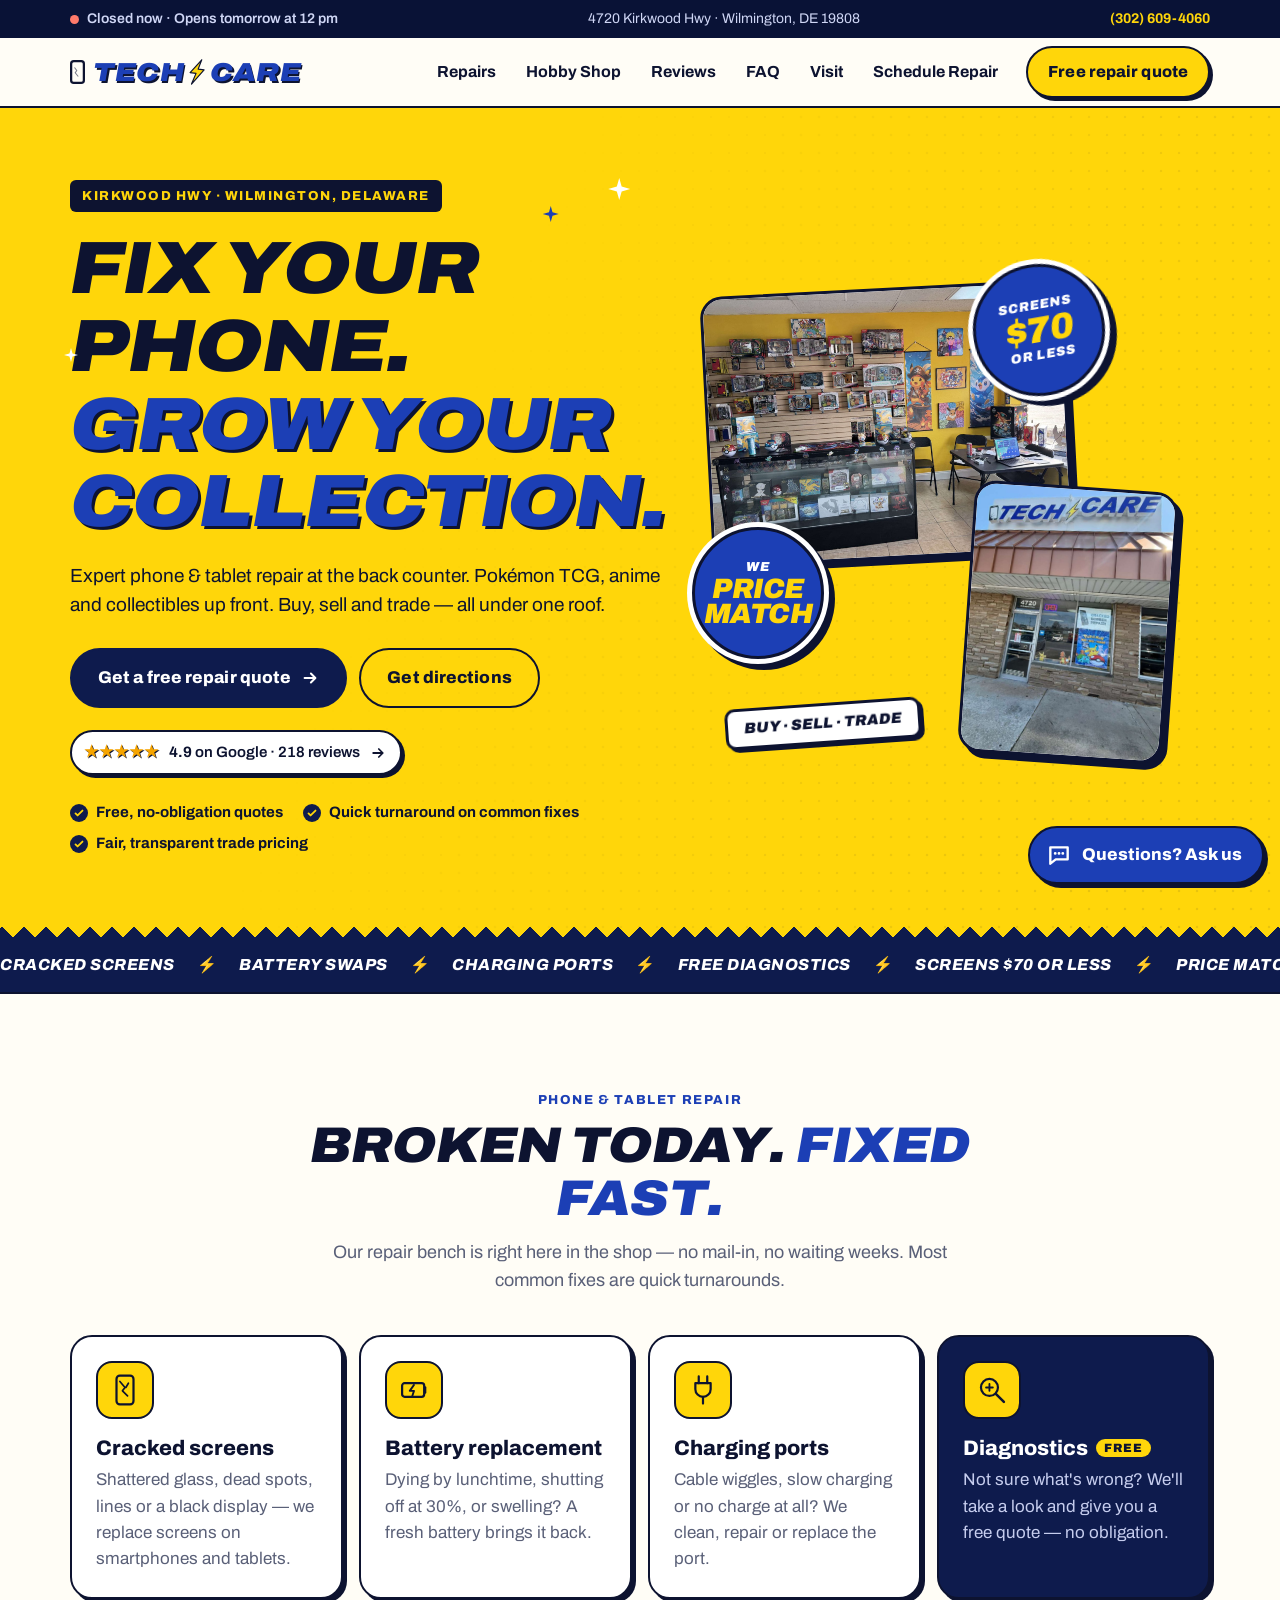
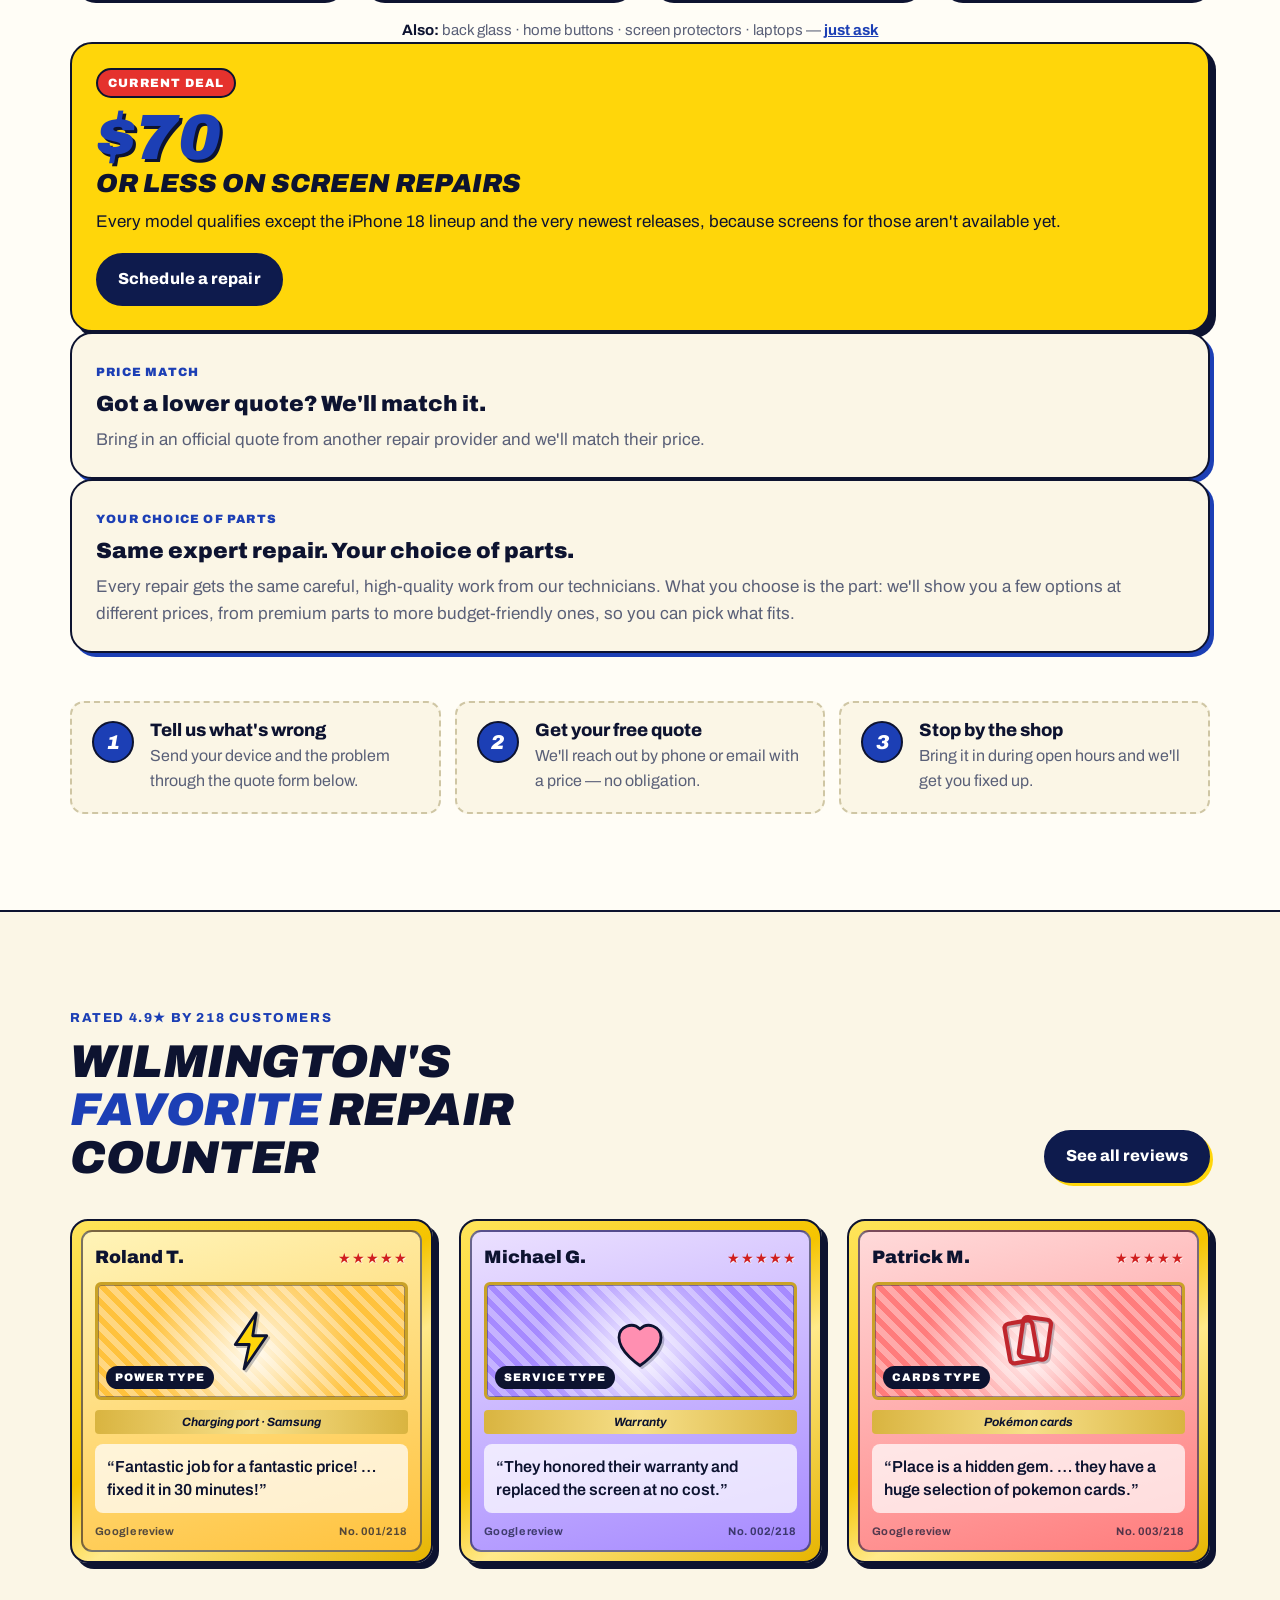
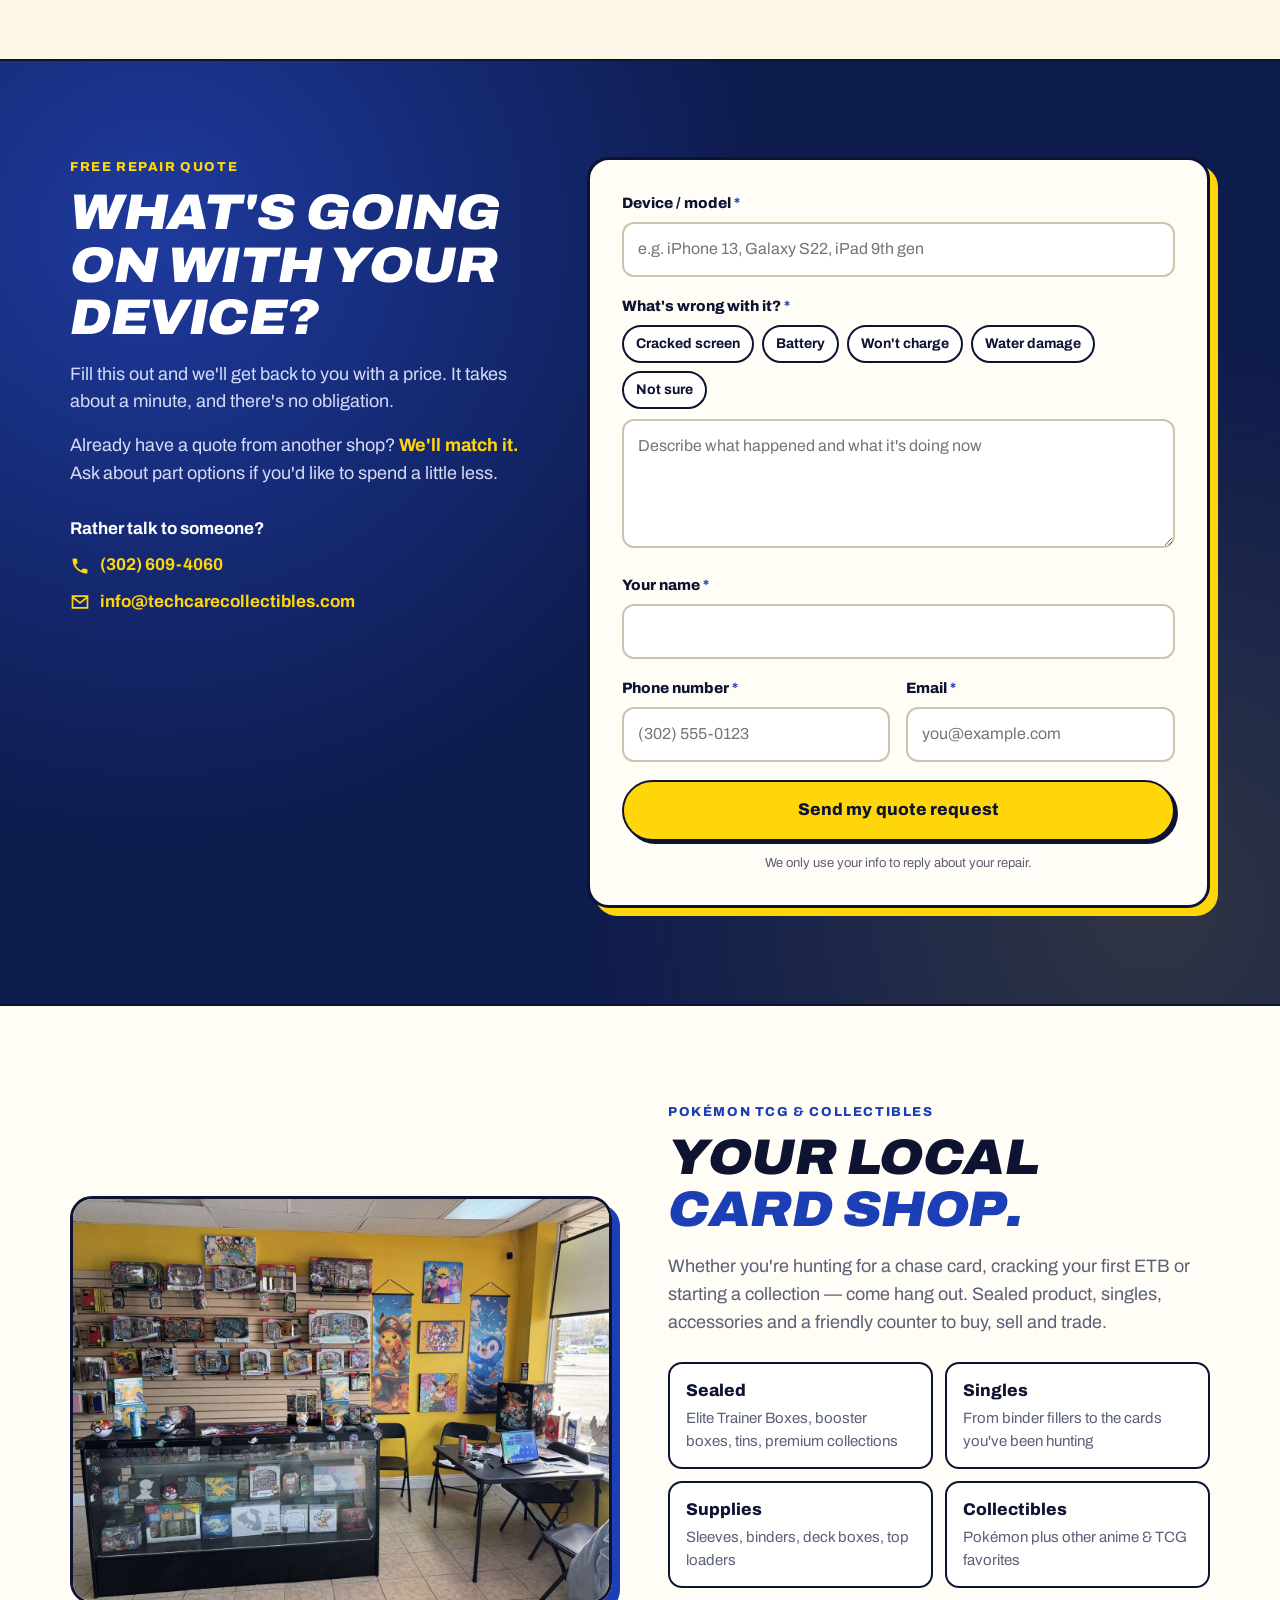
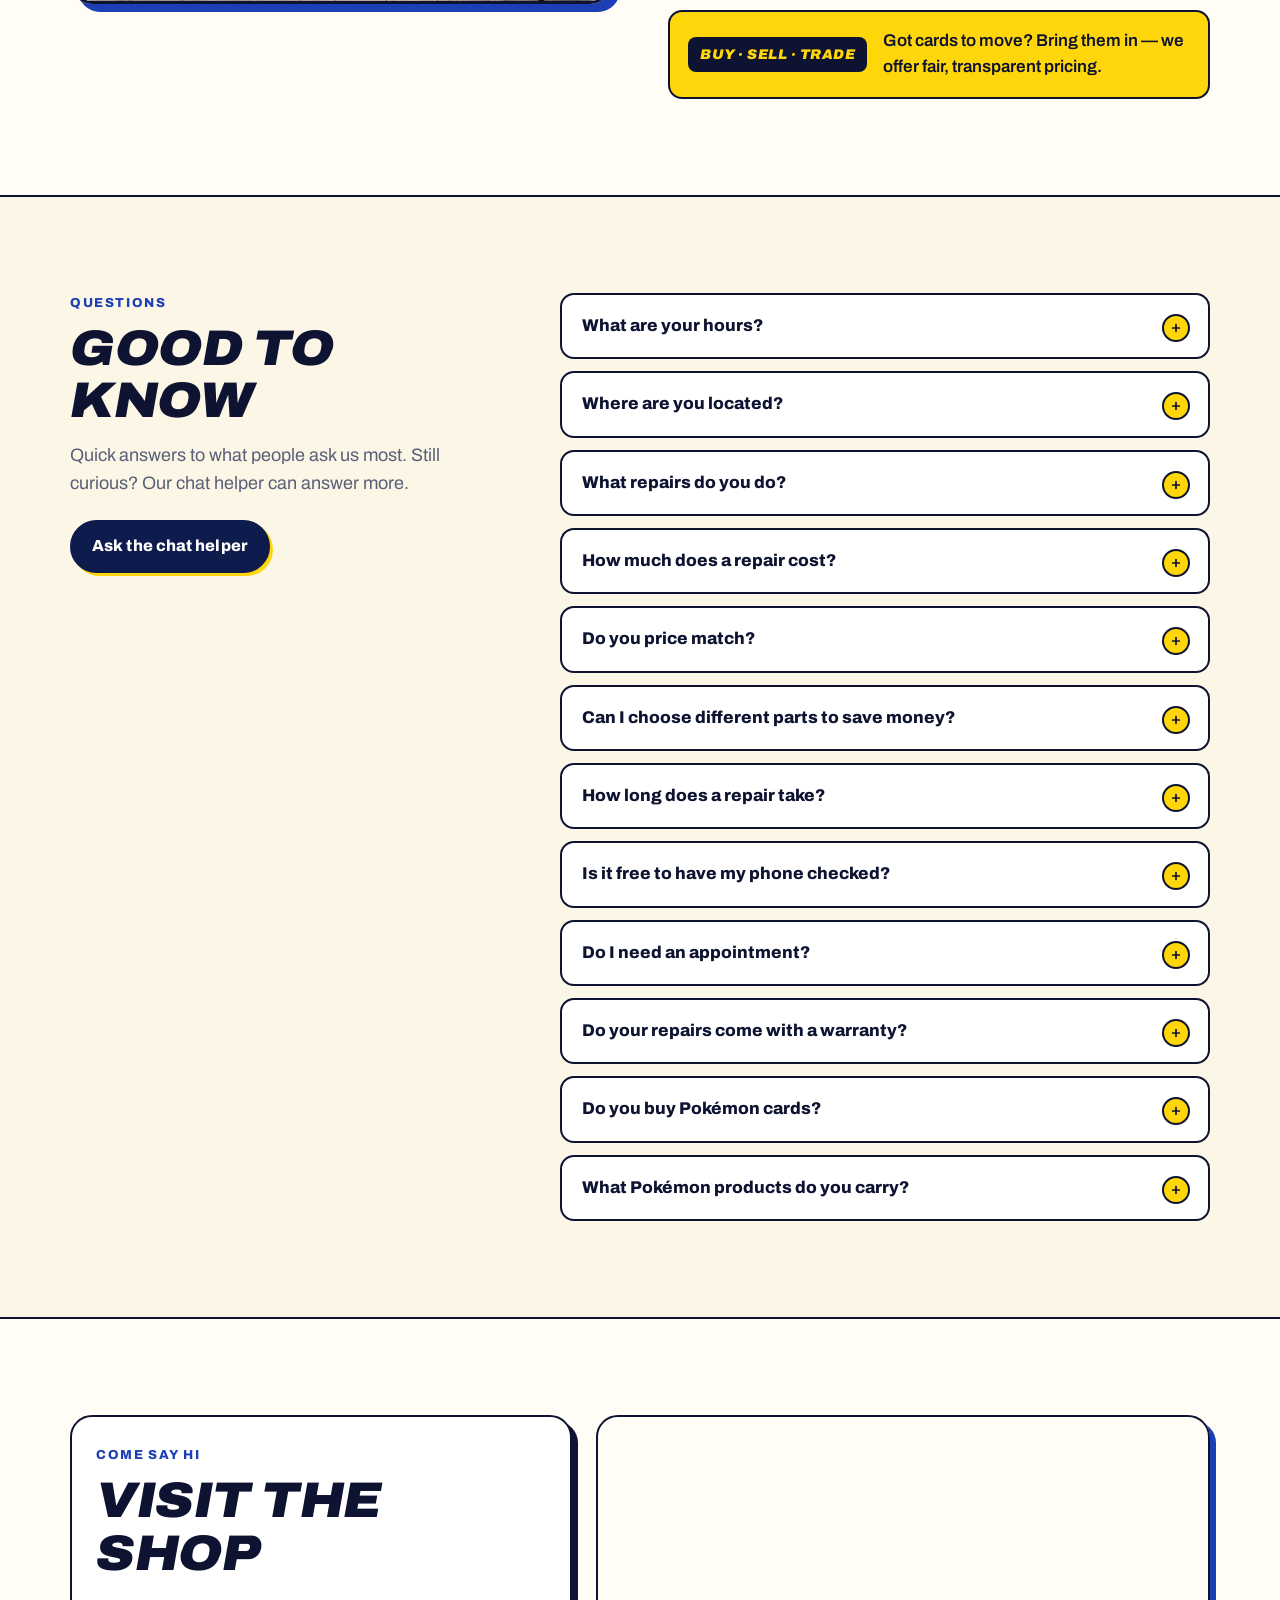
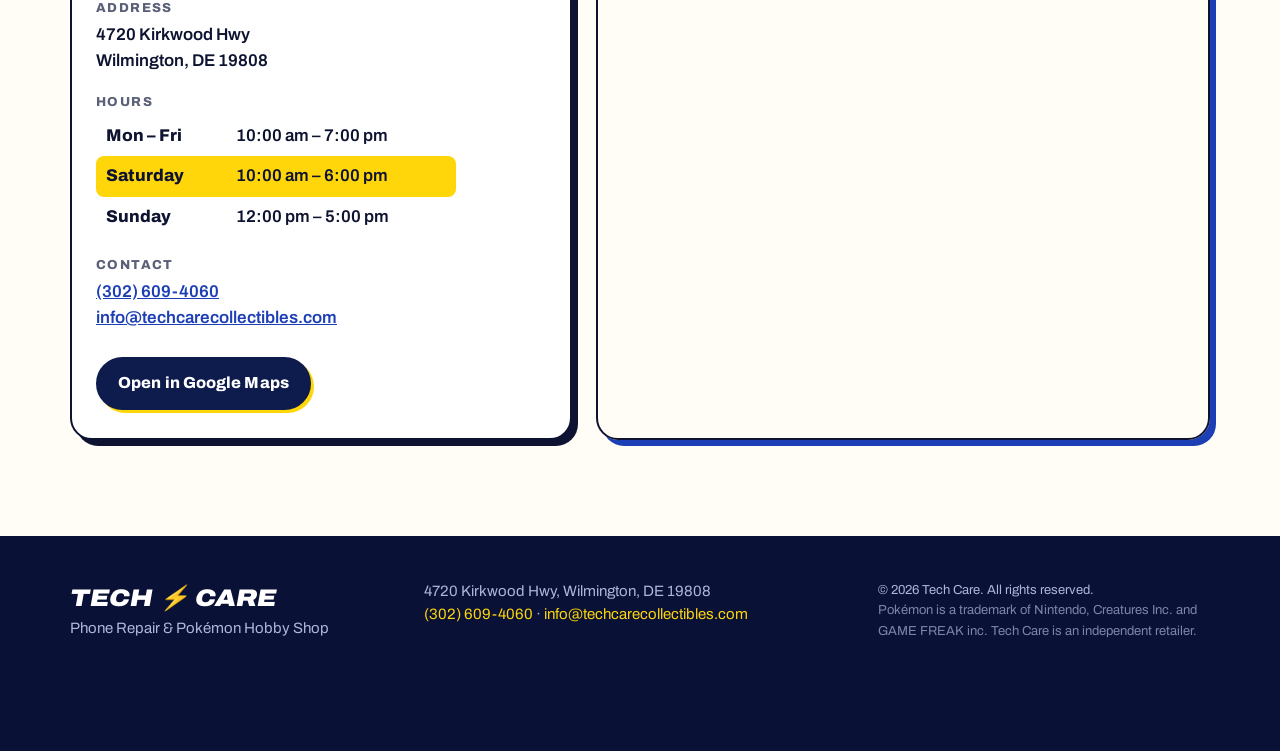
==== commit c32efb04: "Swap the top DEAL line for two eye-catching stickers Removes the DEAL line above the headline. The h" ====
--- a/index.html
+++ b/index.html
@@ -91,14 +91,6 @@
     <section class="hero">
       <div class="wrap hero-inner">
         <div class="hero-copy">
-          <a class="deal-pill" href="#deals">
-            <span class="deal-pill-tag">Deal</span>
-            <span class="deal-pill-text">
-              <span><strong>$70 or less</strong> on screen repairs</span>
-              <span class="deal-pill-plus"><strong>+ We price match</strong> other shops</span>
-            </span>
-            <svg viewBox="0 0 20 20" aria-hidden="true"><path d="M4 10h11m-4-5 5 5-5 5" fill="none" stroke="currentColor" stroke-width="2.2" stroke-linecap="round" stroke-linejoin="round"/></svg>
-          </a>
           <p class="eyebrow">Kirkwood Hwy · Wilmington, Delaware</p>
           <h1>Fix your phone.<br><span class="hl">Grow your collection.</span></h1>
           <span class="sparkle sparkle-1" aria-hidden="true"></span>
@@ -126,7 +118,8 @@
         <div class="hero-art" aria-hidden="true">
           <figure class="photo photo-a"><img src="/images/interior-displays.jpg" alt="" width="1400" height="1050"></figure>
           <figure class="photo photo-b"><img src="/images/storefront.jpg" alt="" width="1050" height="1400"></figure>
-          <span class="sticker sticker-1">Screens<br>$70 or less</span>
+          <a class="sticker sticker-1" href="#deals" tabindex="-1"><small>Screens</small>$70<small>or less</small></a>
+          <a class="sticker sticker-3" href="#deals" tabindex="-1"><small>We</small>Price<br>match</a>
           <span class="sticker sticker-2">Buy · Sell · Trade</span>
         </div>
       </div>
--- a/styles.css
+++ b/styles.css
@@ -935,24 +935,7 @@
 .msg-choices.is-times[data-done] { display: flex; }
 
 /* ---------- deals: screen deal, price match, part options ---------- */
-.deal-pill {
-  display: inline-flex; align-items: center; gap: 10px; margin-top: 22px; padding: 6px 14px 6px 6px;
-  background: var(--white); color: var(--ink); text-decoration: none; font-size: 16px;
-  border: 2px solid var(--ink); border-radius: 999px; box-shadow: 3px 3px 0 var(--ink);
-  transition: transform .15s ease, box-shadow .15s ease;
-}
-.deal-pill:hover { transform: translate(-1px, -1px); box-shadow: 5px 5px 0 var(--ink); }
-.deal-pill-tag {
-  background: #e5322d; color: var(--white); font-weight: 900; font-size: 12px; letter-spacing: 1px;
-  text-transform: uppercase; padding: 4px 10px; border-radius: 999px;
-}
-.deal-pill svg { width: 16px; height: 16px; flex: none; }
-.hero-copy .deal-pill { position: relative; z-index: 2; margin: 0 0 16px; border-radius: 18px; padding: 8px 14px 8px 8px; font-size: 15px; line-height: 1.3; }
-.deal-pill-text { display: grid; gap: 1px; }
-.deal-pill-plus { color: var(--blue); }
-.deal-pill-plus strong { color: var(--blue); }
-.hero-copy .deal-pill + .eyebrow { display: table; }
-
+.hero-copy .hero-copy 
 .deals { display: grid; gap: 16px; margin-top: 40px; }
 .deal {
   background: var(--cream); border: 2px solid var(--ink); border-radius: var(--radius-lg);
@@ -975,9 +958,31 @@
 @media (min-width: 760px) {
   .deals { grid-template-columns: 1.15fr 1fr 1fr; align-items: stretch; }
 }
-.hero-copy .deal-pill { max-width: 100%; }
-@media (max-width: 380px) {
-  .hero-copy .deal-pill { font-size: 13.5px; gap: 8px; padding-right: 10px; }
-  .deal-pill-tag { padding: 3px 7px; font-size: 11px; }
-  .hero h1 { font-size: 34px; }
-}
+.hero-copy @media (max-width: 380px) {
+  .hero-copy     .hero h1 { font-size: 34px; }
+}
+
+/* hero stickers: screen deal + price match (eye-catching, link to the deal cards) */
+.hero-art .sticker { z-index: 3; text-decoration: none; }
+.sticker-1, .sticker-3 {
+  width: 112px; height: 112px; border-radius: 50%; gap: 2px; align-content: center;
+  background: var(--blue); color: var(--yellow); border: 3px solid var(--ink);
+  box-shadow: 0 0 0 5px var(--white), 6px 6px 0 5px var(--ink);
+  font-size: 30px; line-height: .9; letter-spacing: -.5px;
+  animation: stickerPop 3.2s ease-in-out infinite;
+}
+.sticker-1 small, .sticker-3 small { display: block; font-size: 12px; letter-spacing: 1px; color: var(--white); line-height: 1.1; }
+.sticker-3 { font-size: 23px; }
+.sticker-1 { left: auto; right: 14%; top: -14px; --r: -10deg; }
+.sticker-3 { left: 3%; top: 38%; --r: 8deg; animation-delay: 1.6s; }
+.sticker-1:hover, .sticker-3:hover { animation-play-state: paused; }
+@keyframes stickerPop {
+  0%, 100% { transform: rotate(var(--r)) scale(1); }
+  8% { transform: rotate(calc(var(--r) - 6deg)) scale(1.1); }
+  16% { transform: rotate(var(--r)) scale(1); }
+}
+@media (min-width: 920px) {
+  .sticker-1, .sticker-3 { width: 132px; height: 132px; font-size: 36px; }
+  .sticker-3 { font-size: 28px; left: -3%; top: 52%; }
+  .sticker-1 small, .sticker-3 small { font-size: 13px; }
+}
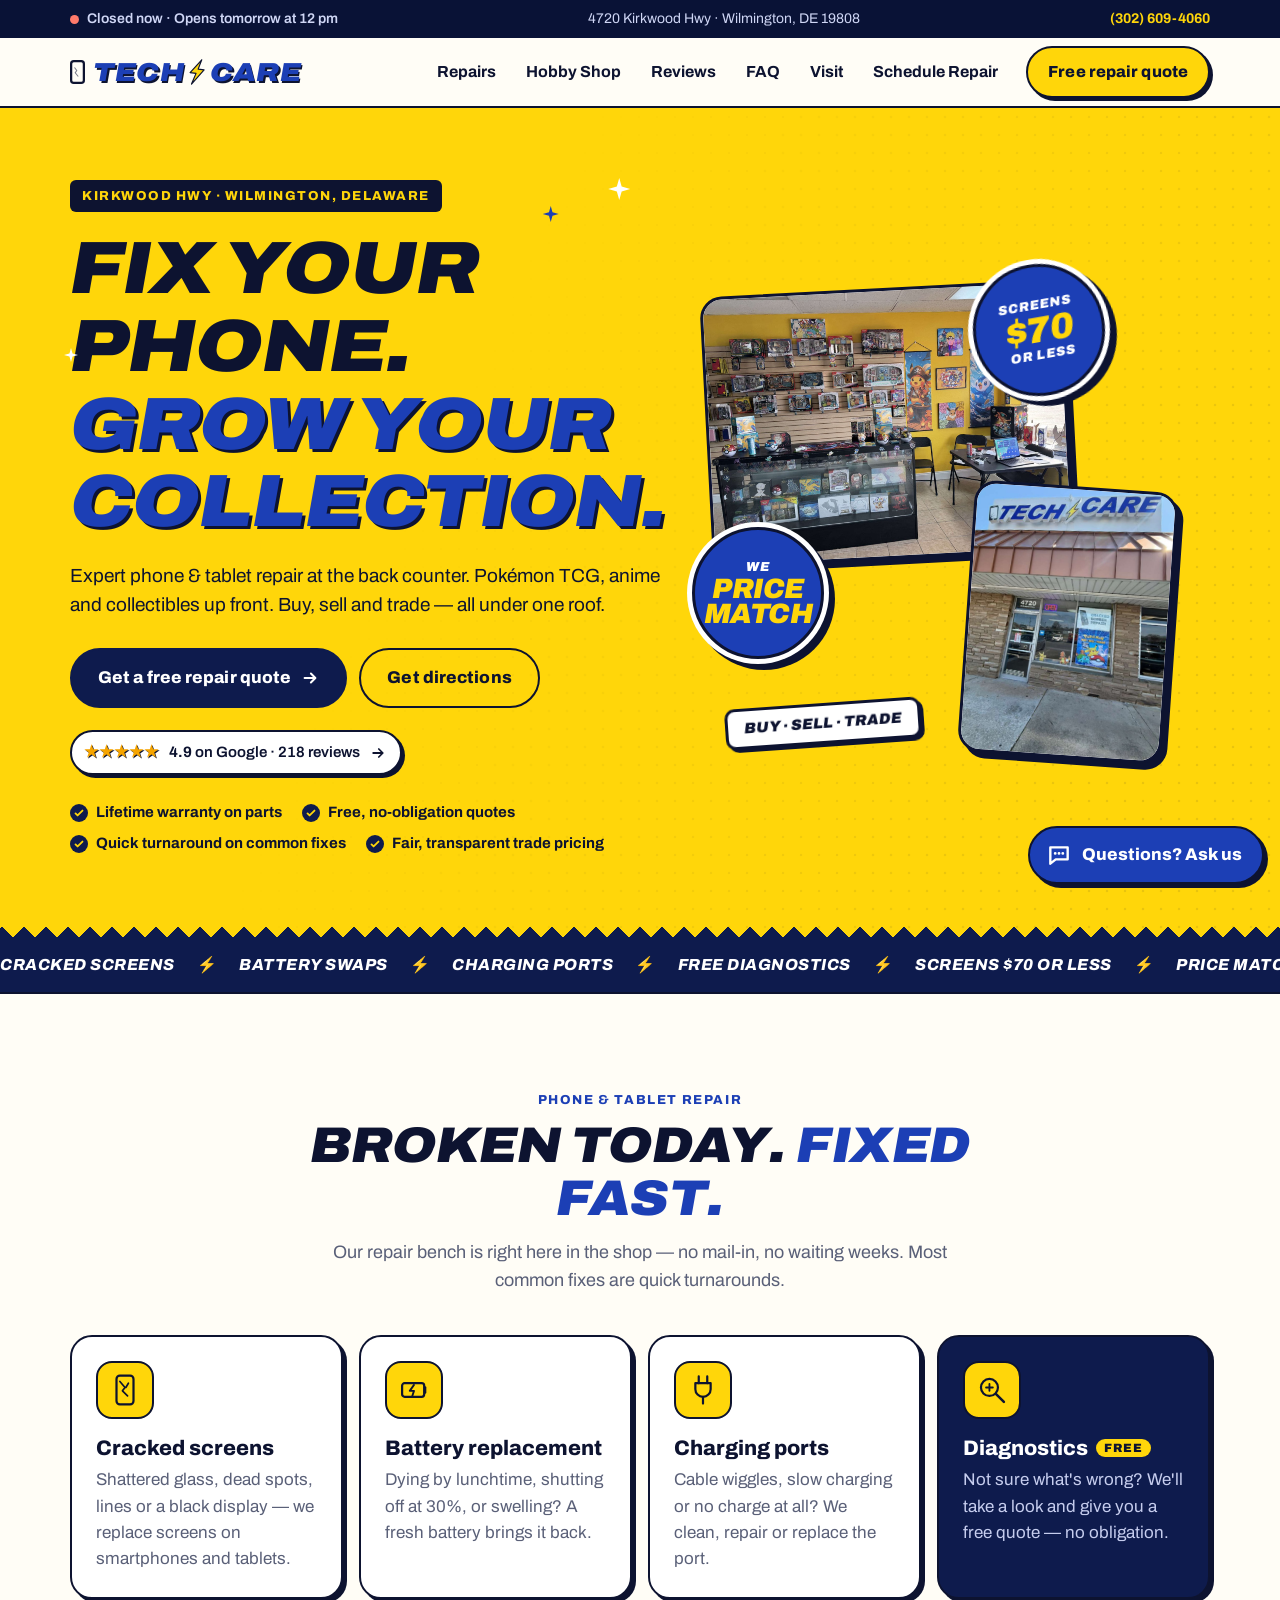
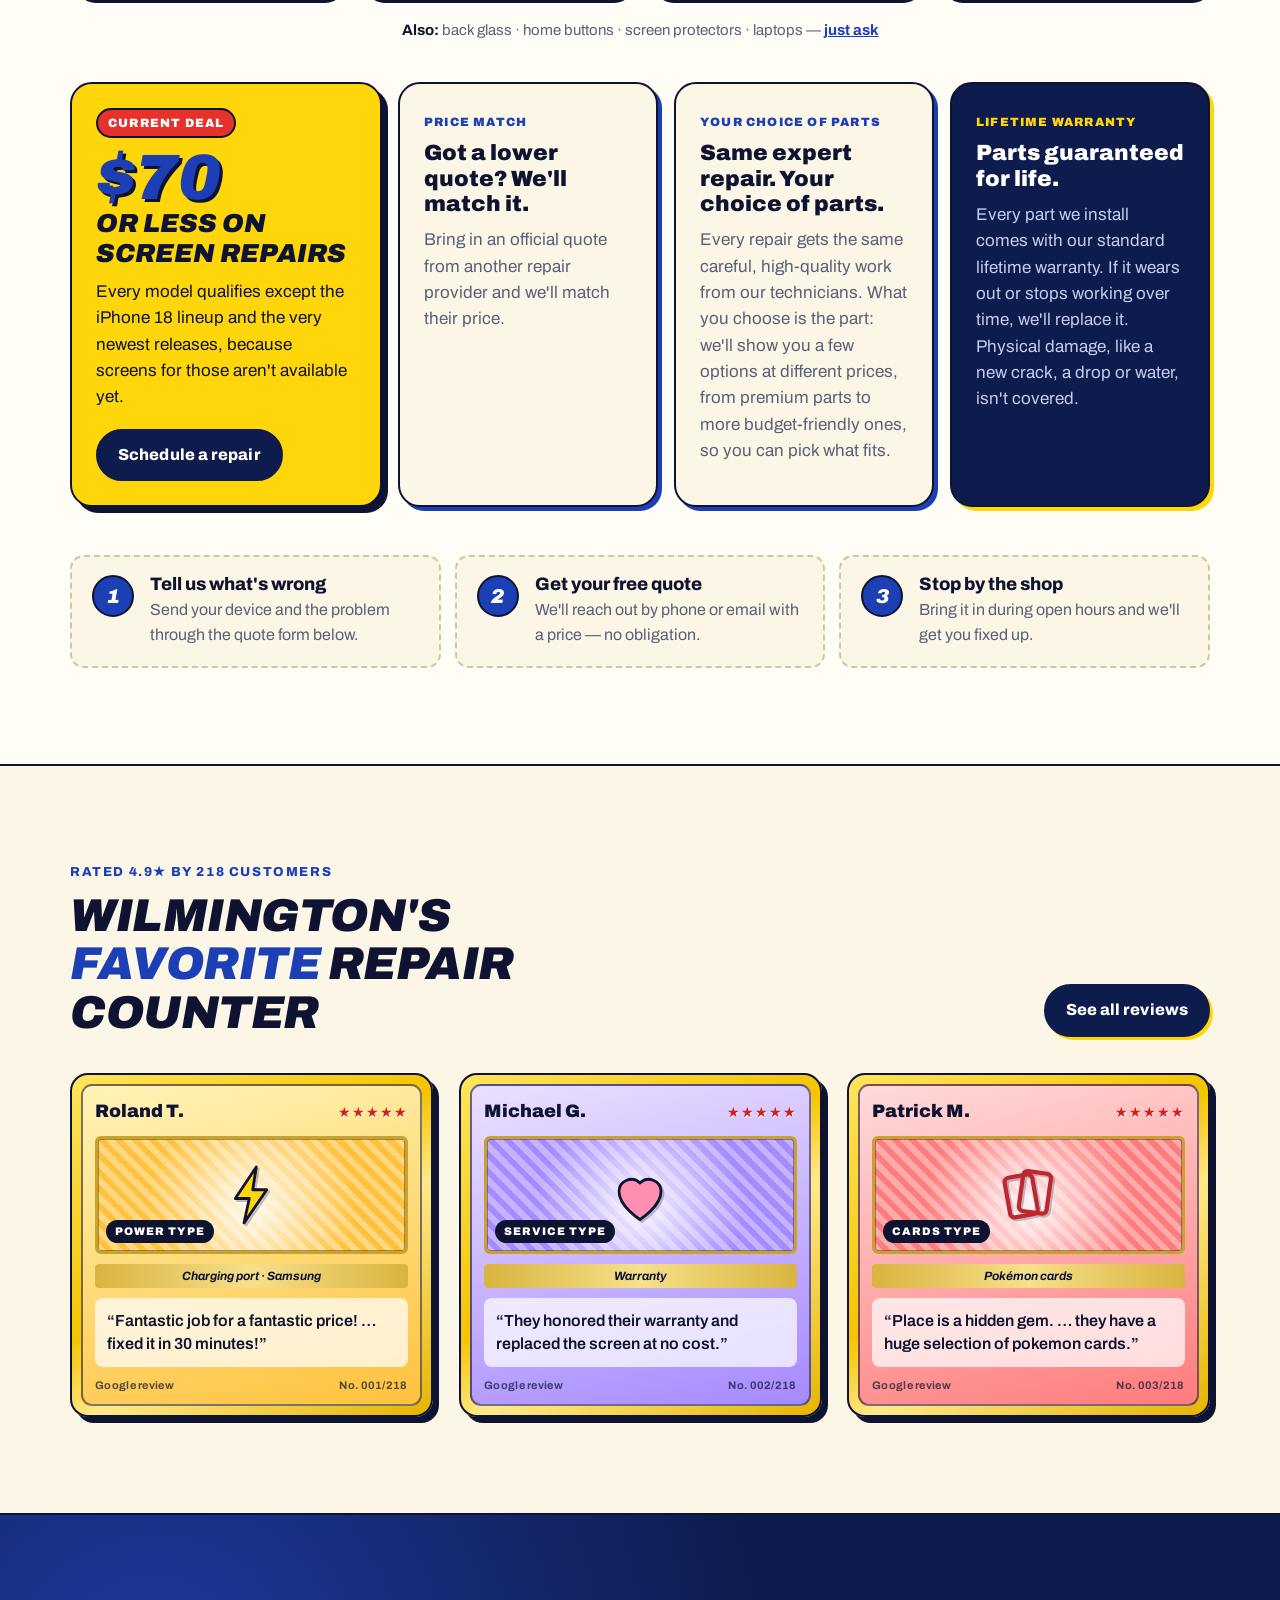
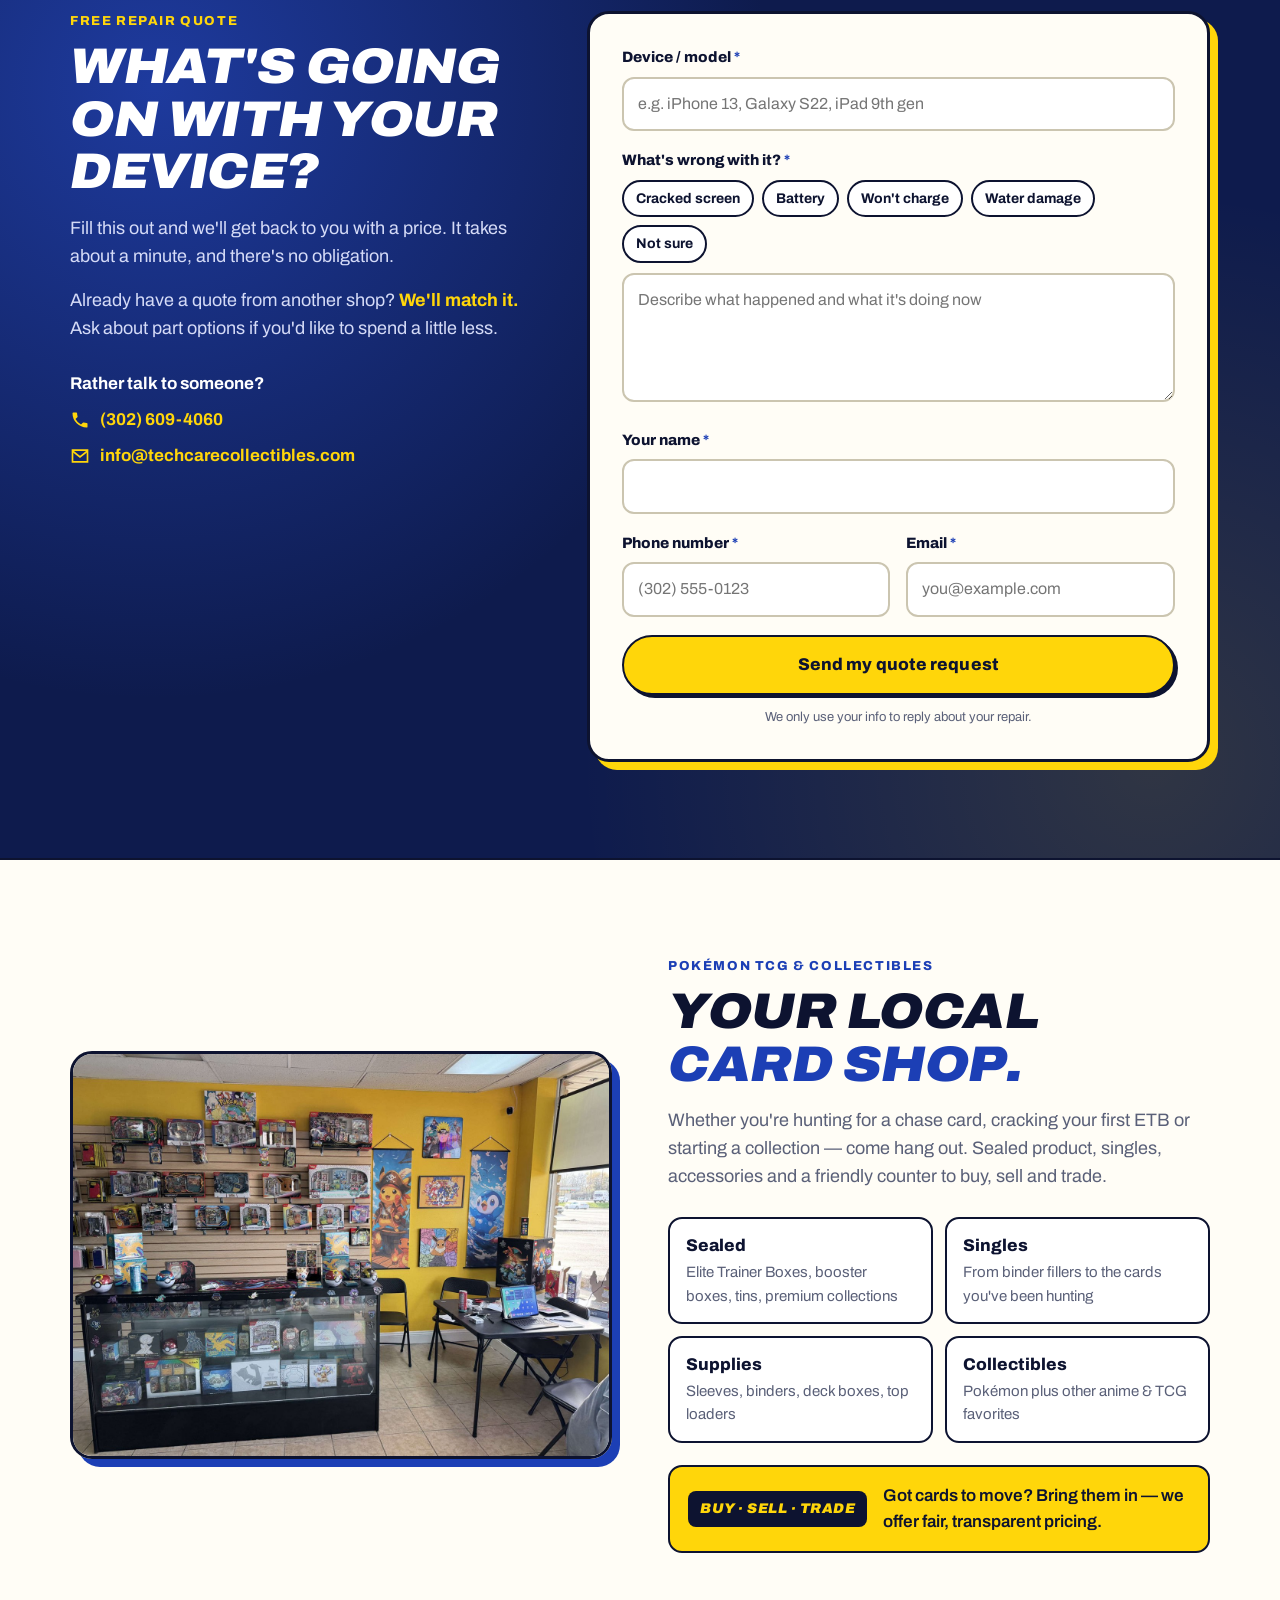
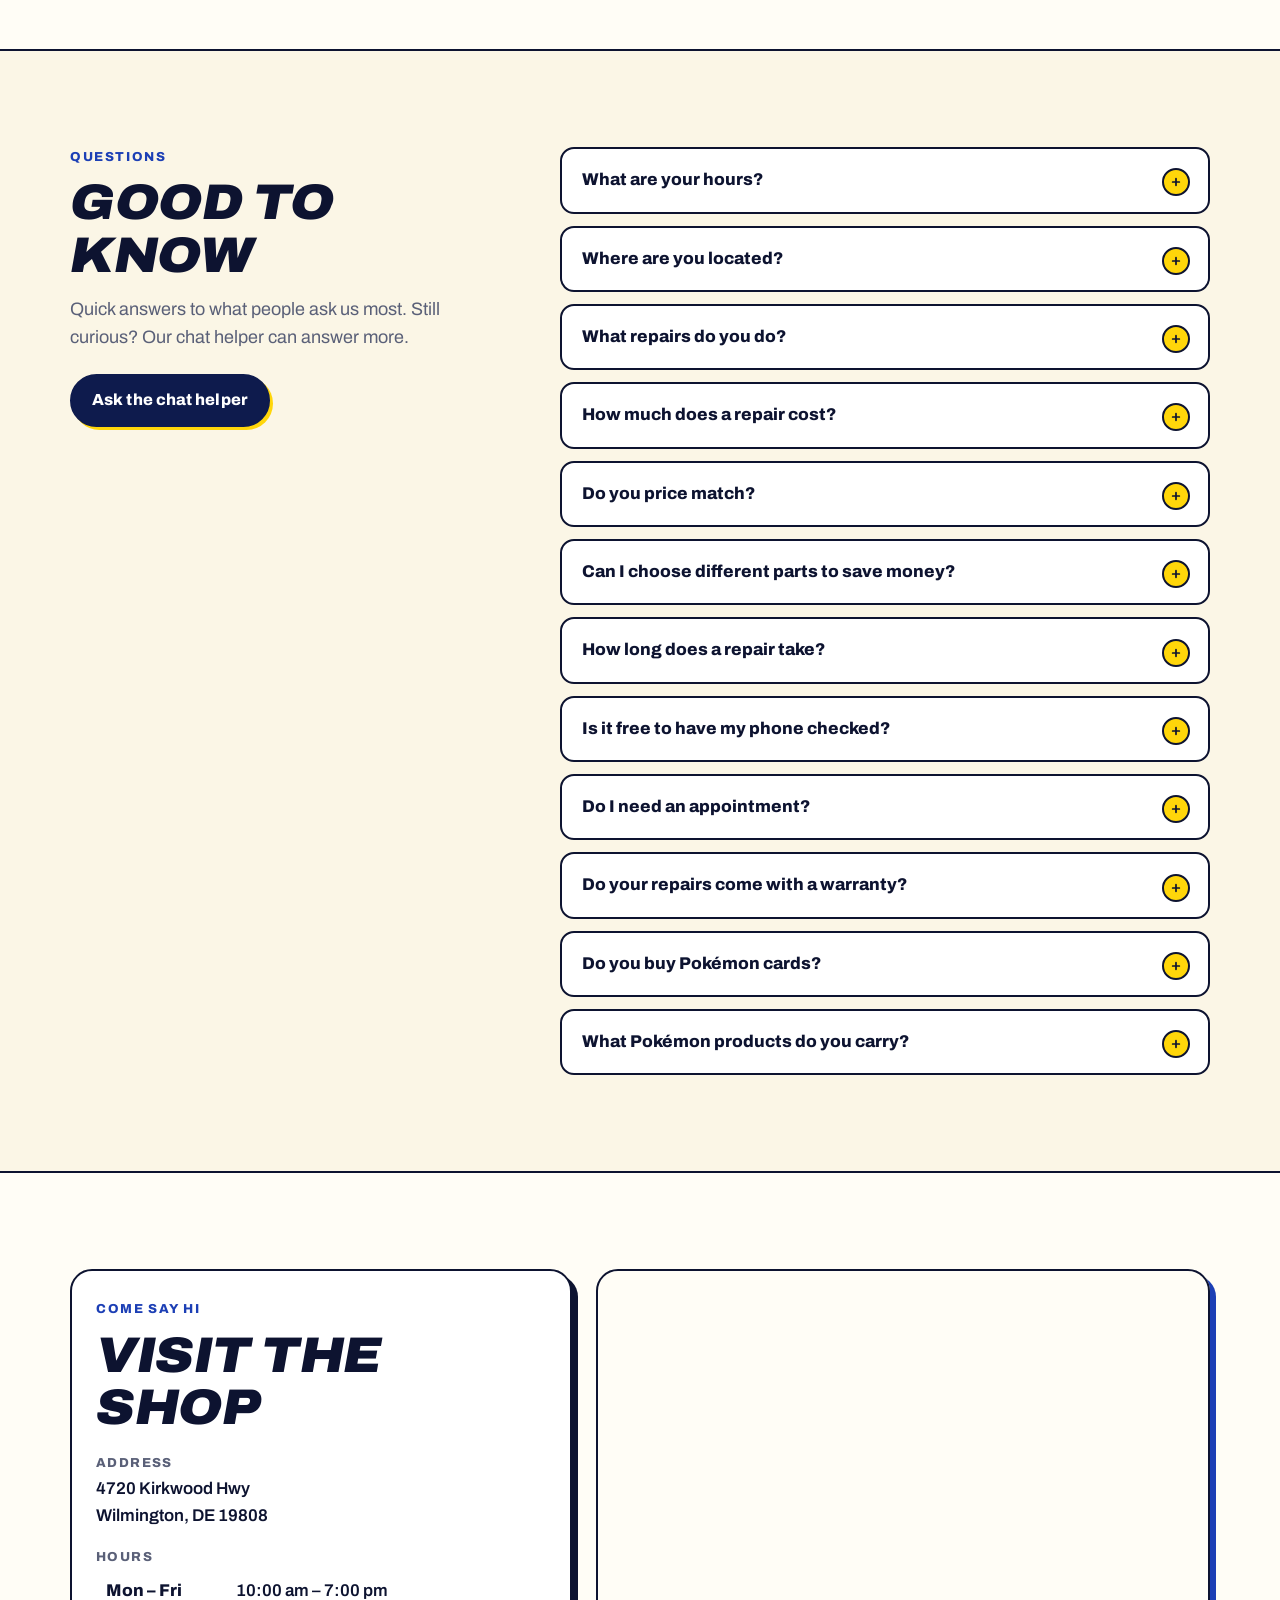
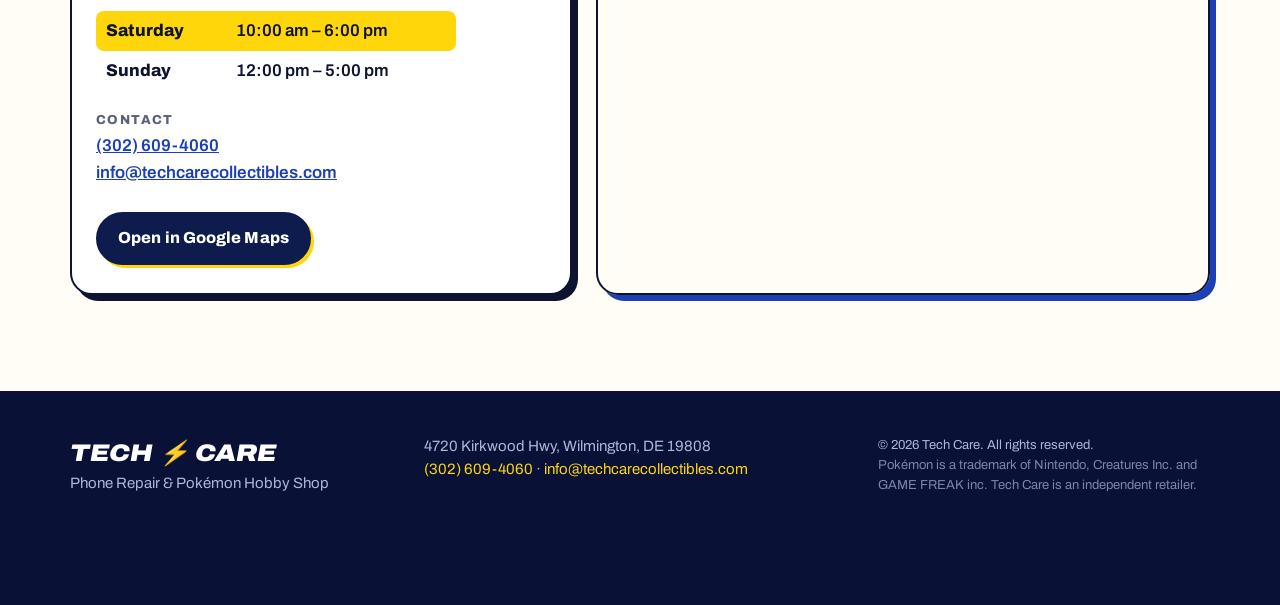
==== commit 12d7a4e2: "Advertise lifetime parts warranty; fix two broken CSS rules - Lifetime warranty on parts (covers wea" ====
--- a/index.html
+++ b/index.html
@@ -109,6 +109,7 @@
             <svg viewBox="0 0 20 20" aria-hidden="true"><path d="M4 10h11m-4-5 5 5-5 5" fill="none" stroke="currentColor" stroke-width="2.2" stroke-linecap="round" stroke-linejoin="round"/></svg>
           </a>
           <ul class="hero-points">
+            <li>Lifetime warranty on parts</li>
             <li>Free, no-obligation quotes</li>
             <li>Quick turnaround on common fixes</li>
             <li>Fair, transparent trade pricing</li>
@@ -128,8 +129,8 @@
     <!-- ===== Ticker ===== -->
     <div class="ticker" aria-hidden="true">
       <div class="ticker-track">
-        <span>Cracked screens</span><i>⚡</i><span>Battery swaps</span><i>⚡</i><span>Charging ports</span><i>⚡</i><span>Free diagnostics</span><i>⚡</i><span>Screens $70 or less</span><i>⚡</i><span>Price matching</span><i>⚡</i><span>Booster boxes</span><i>⚡</i><span>Singles</span><i>⚡</i><span>Elite Trainer Boxes</span><i>⚡</i><span>Buy · Sell · Trade</span><i>⚡</i>
-        <span>Cracked screens</span><i>⚡</i><span>Battery swaps</span><i>⚡</i><span>Charging ports</span><i>⚡</i><span>Free diagnostics</span><i>⚡</i><span>Screens $70 or less</span><i>⚡</i><span>Price matching</span><i>⚡</i><span>Booster boxes</span><i>⚡</i><span>Singles</span><i>⚡</i><span>Elite Trainer Boxes</span><i>⚡</i><span>Buy · Sell · Trade</span><i>⚡</i>
+        <span>Cracked screens</span><i>⚡</i><span>Battery swaps</span><i>⚡</i><span>Charging ports</span><i>⚡</i><span>Free diagnostics</span><i>⚡</i><span>Screens $70 or less</span><i>⚡</i><span>Price matching</span><i>⚡</i><span>Lifetime warranty</span><i>⚡</i><span>Booster boxes</span><i>⚡</i><span>Singles</span><i>⚡</i><span>Elite Trainer Boxes</span><i>⚡</i><span>Buy · Sell · Trade</span><i>⚡</i>
+        <span>Cracked screens</span><i>⚡</i><span>Battery swaps</span><i>⚡</i><span>Charging ports</span><i>⚡</i><span>Free diagnostics</span><i>⚡</i><span>Screens $70 or less</span><i>⚡</i><span>Price matching</span><i>⚡</i><span>Lifetime warranty</span><i>⚡</i><span>Booster boxes</span><i>⚡</i><span>Singles</span><i>⚡</i><span>Elite Trainer Boxes</span><i>⚡</i><span>Buy · Sell · Trade</span><i>⚡</i>
       </div>
     </div>
 
@@ -190,6 +191,11 @@
             <p class="deal-tag">Your choice of parts</p>
             <h3>Same expert repair. Your choice of parts.</h3>
             <p>Every repair gets the same careful, high-quality work from our technicians. What you choose is the part: we'll show you a few options at different prices, from premium parts to more budget-friendly ones, so you can pick what fits.</p>
+          </article>
+          <article class="deal deal-warranty">
+            <p class="deal-tag">Lifetime warranty</p>
+            <h3>Parts guaranteed for life.</h3>
+            <p>Every part we install comes with our standard lifetime warranty. If it wears out or stops working over time, we'll replace it. Physical damage, like a new crack, a drop or water, isn't covered.</p>
           </article>
         </div>
 
--- a/styles.css
+++ b/styles.css
@@ -935,7 +935,6 @@
 .msg-choices.is-times[data-done] { display: flex; }
 
 /* ---------- deals: screen deal, price match, part options ---------- */
-.hero-copy .hero-copy 
 .deals { display: grid; gap: 16px; margin-top: 40px; }
 .deal {
   background: var(--cream); border: 2px solid var(--ink); border-radius: var(--radius-lg);
@@ -956,10 +955,10 @@
 .quote-perks { margin-top: 14px; font-size: 16px; max-width: 30em; }
 .quote-perks strong { color: var(--yellow); }
 @media (min-width: 760px) {
-  .deals { grid-template-columns: 1.15fr 1fr 1fr; align-items: stretch; }
-}
-.hero-copy @media (max-width: 380px) {
-  .hero-copy     .hero h1 { font-size: 34px; }
+  .deals { grid-template-columns: 1fr 1fr; align-items: stretch; }
+}
+@media (max-width: 380px) {
+  .hero h1 { font-size: 34px; }
 }
 
 /* hero stickers: screen deal + price match (eye-catching, link to the deal cards) */
@@ -986,3 +985,15 @@
   .sticker-3 { font-size: 28px; left: -3%; top: 52%; }
   .sticker-1 small, .sticker-3 small { font-size: 13px; }
 }
+/* phones/tablets: give the hero photos + stickers more breathing room below the checklist */
+@media (max-width: 919px) {
+  .hero-art { margin-top: 36px; }
+  .hero-inner { padding-bottom: 76px; }
+}
+.deal-warranty { background: var(--navy); box-shadow: 4px 4px 0 var(--yellow); }
+.deal-warranty .deal-tag { color: var(--yellow); }
+.deal-warranty h3 { color: var(--white); }
+.deal-warranty p:not(.deal-tag) { color: #c6cdee; }
+@media (min-width: 1100px) {
+  .deals { grid-template-columns: 1.2fr 1fr 1fr 1fr; }
+}
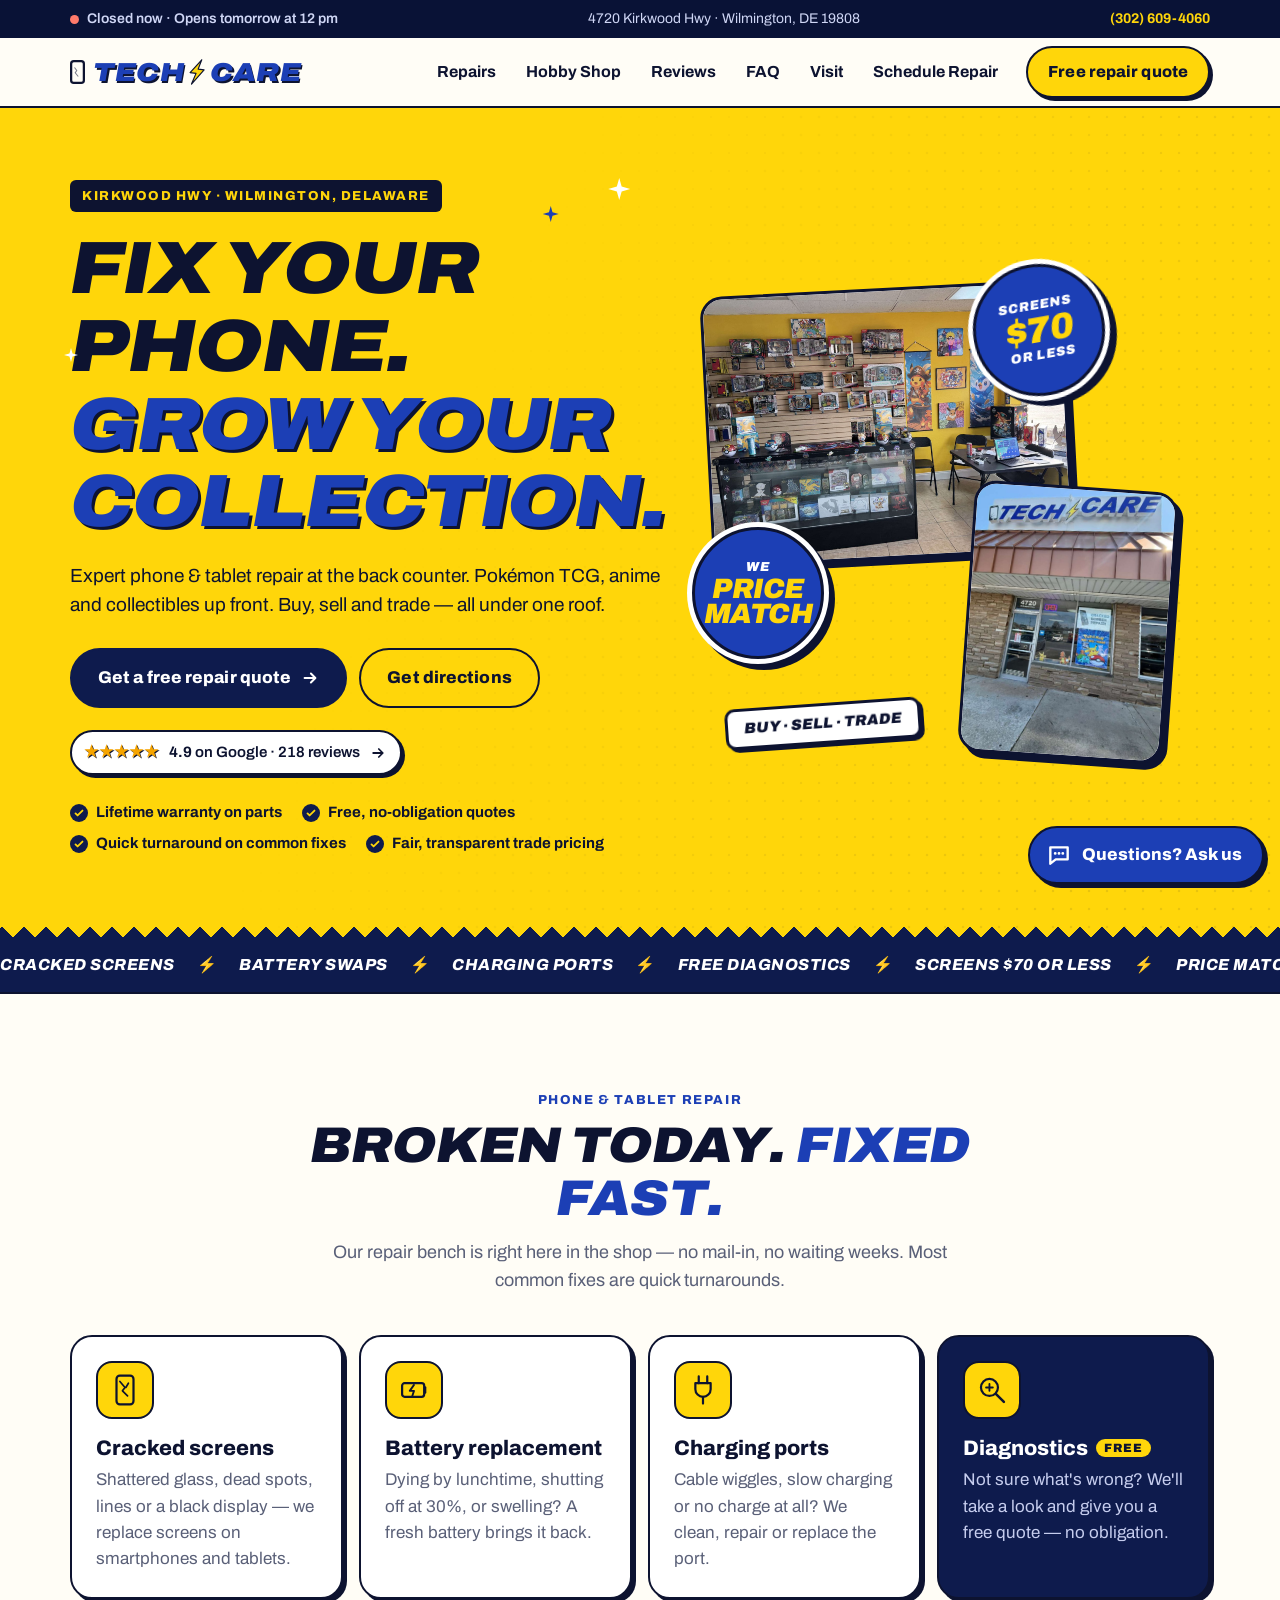
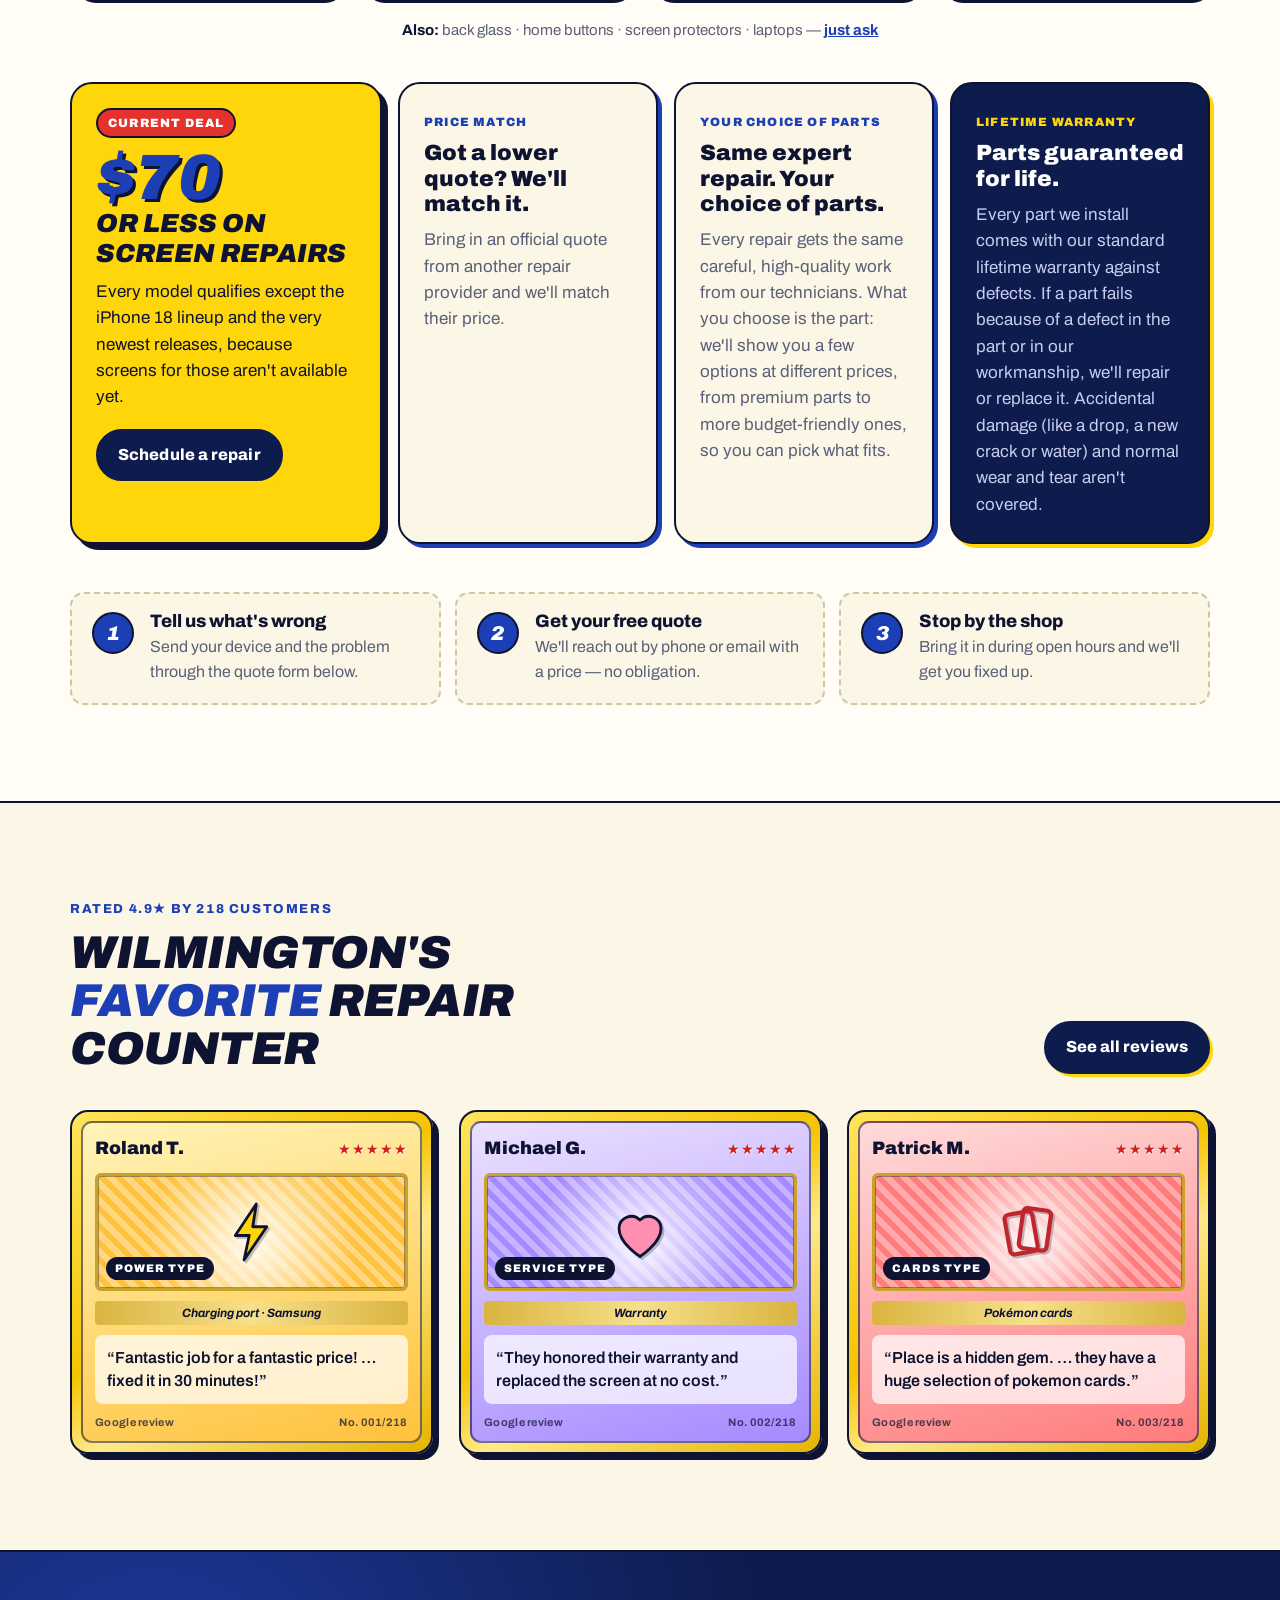
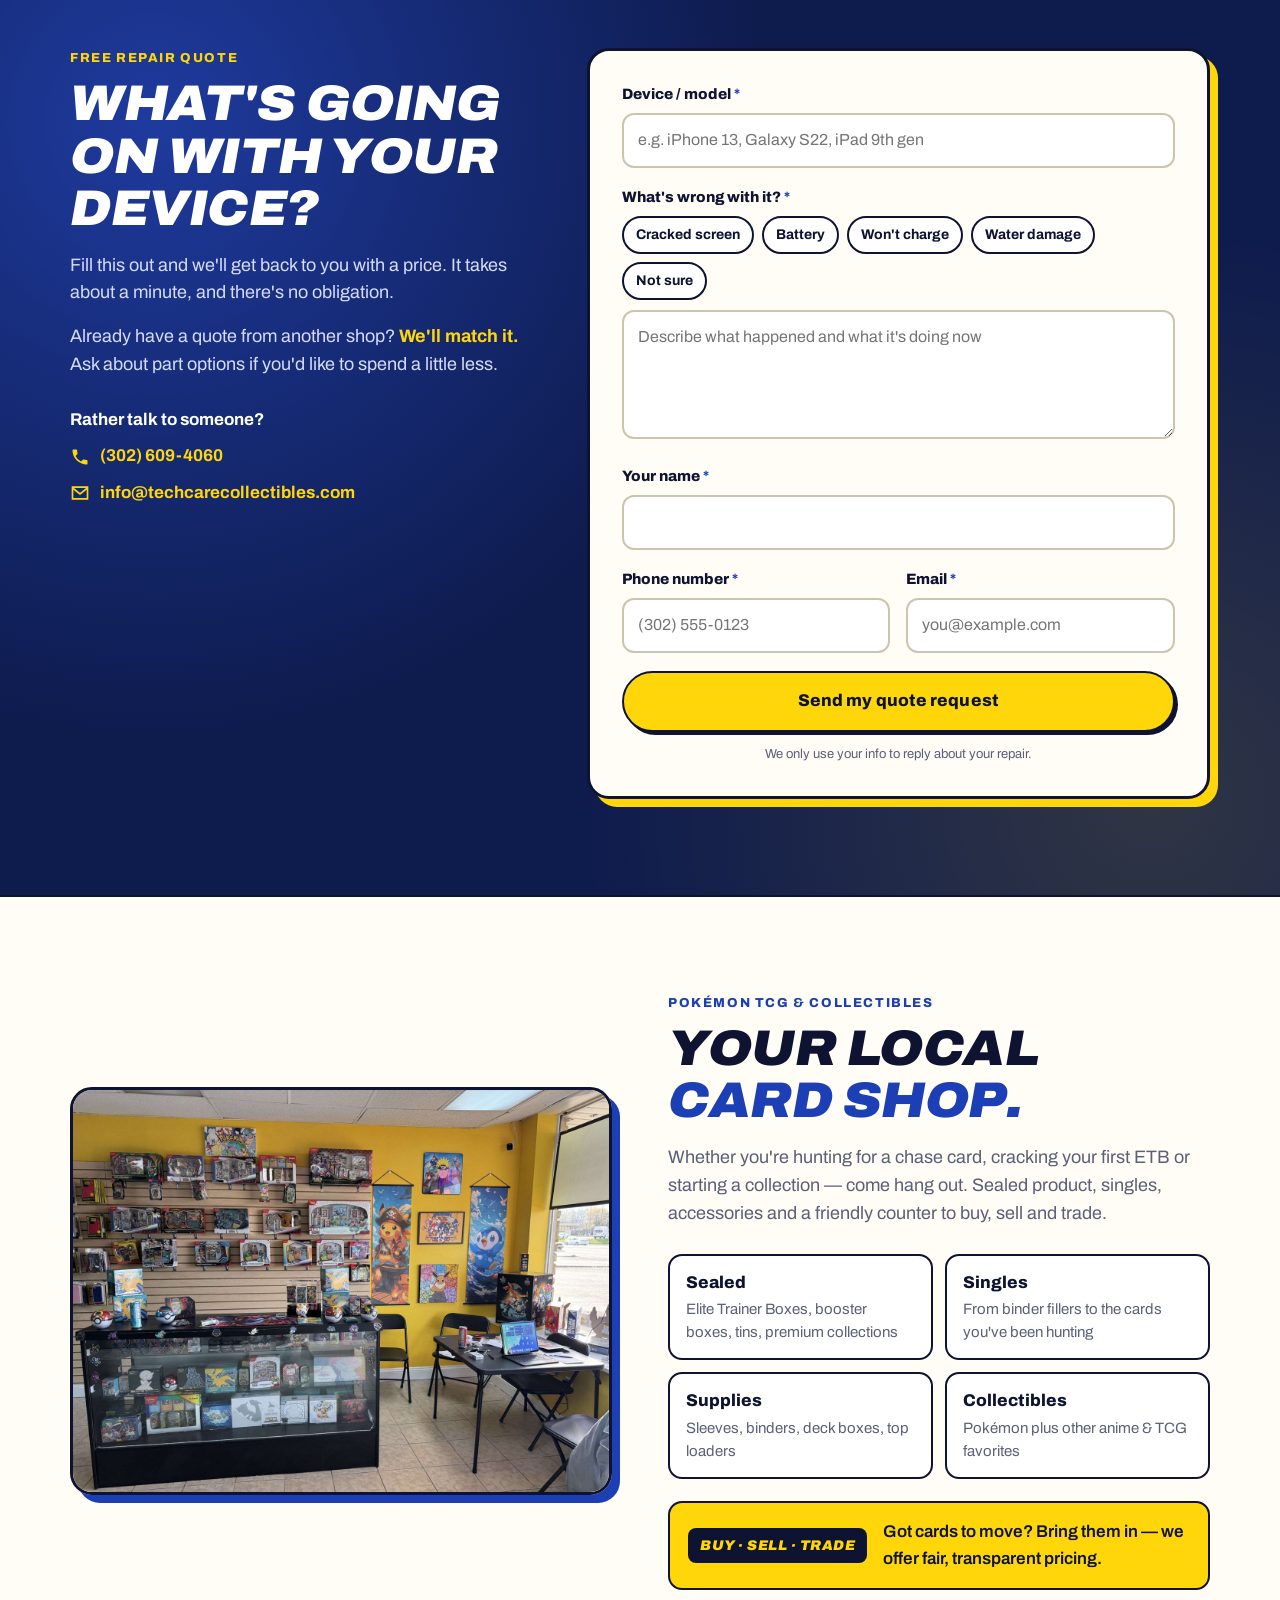
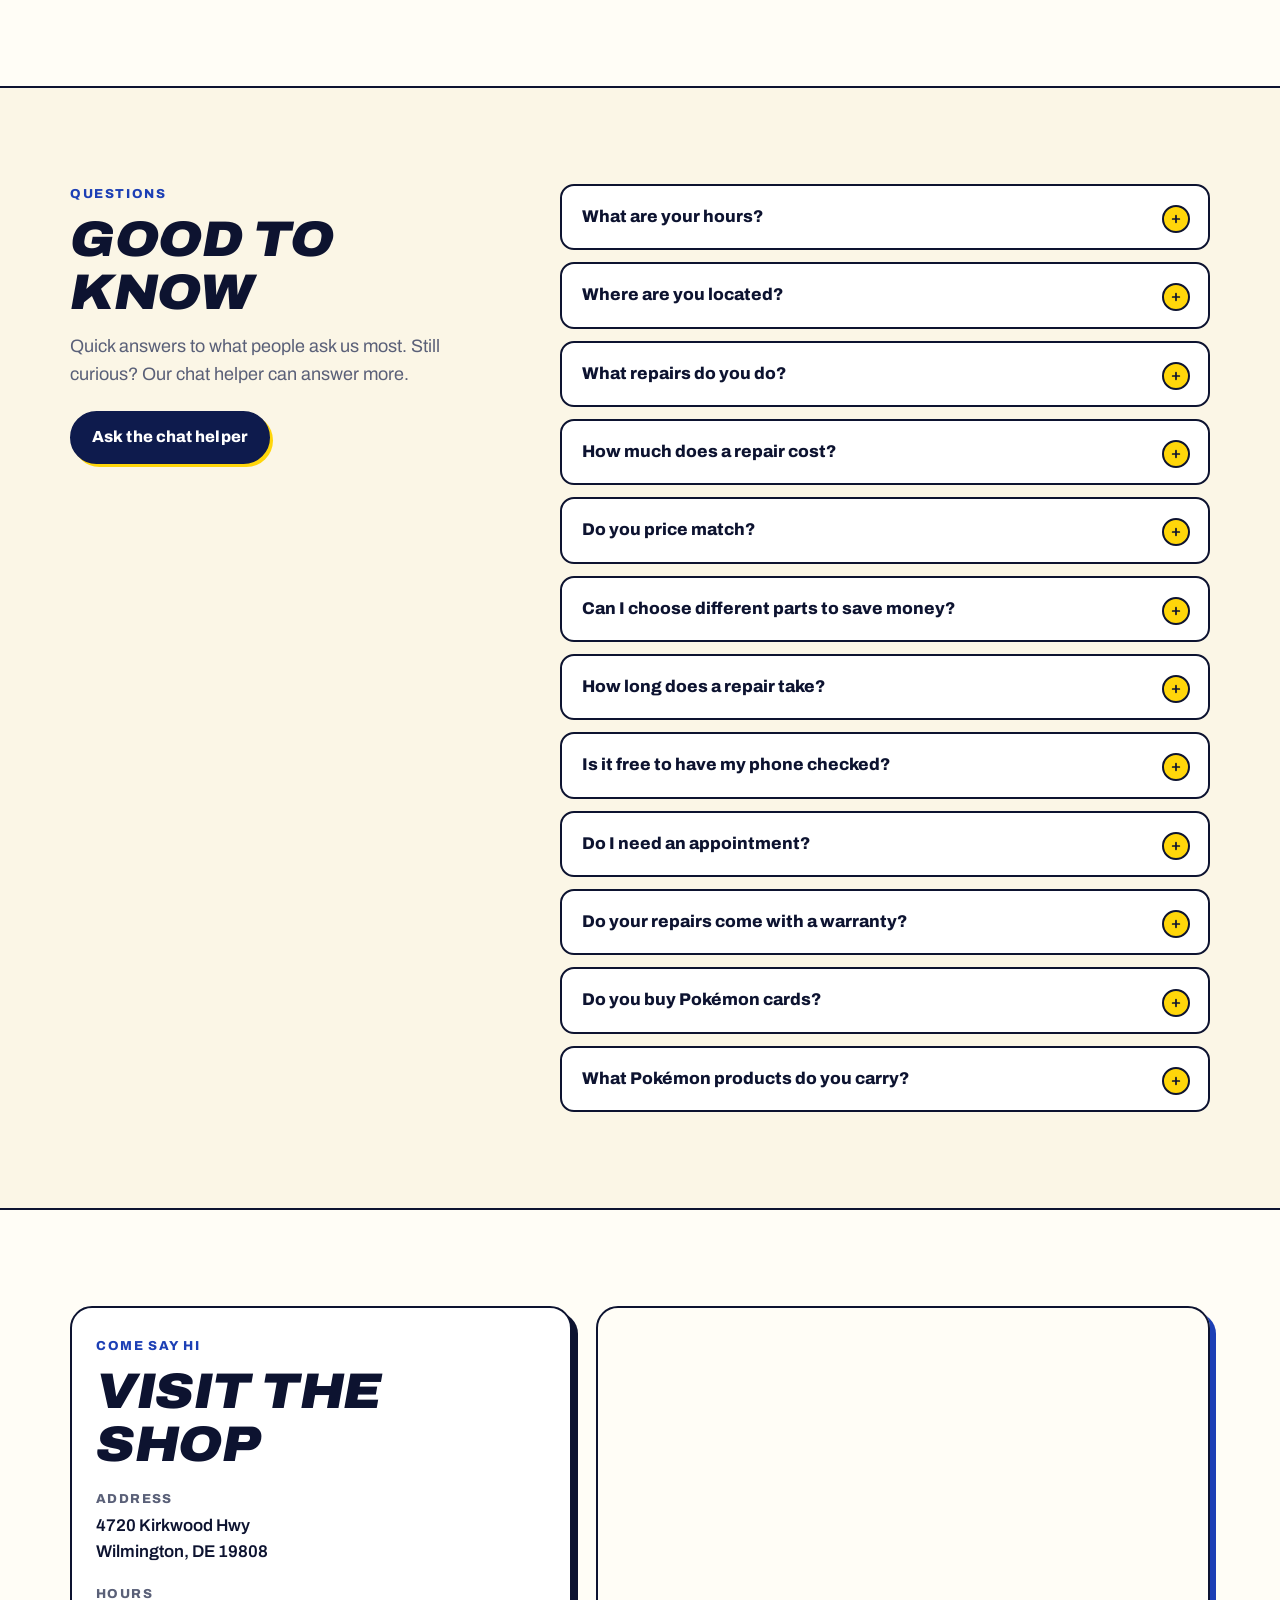
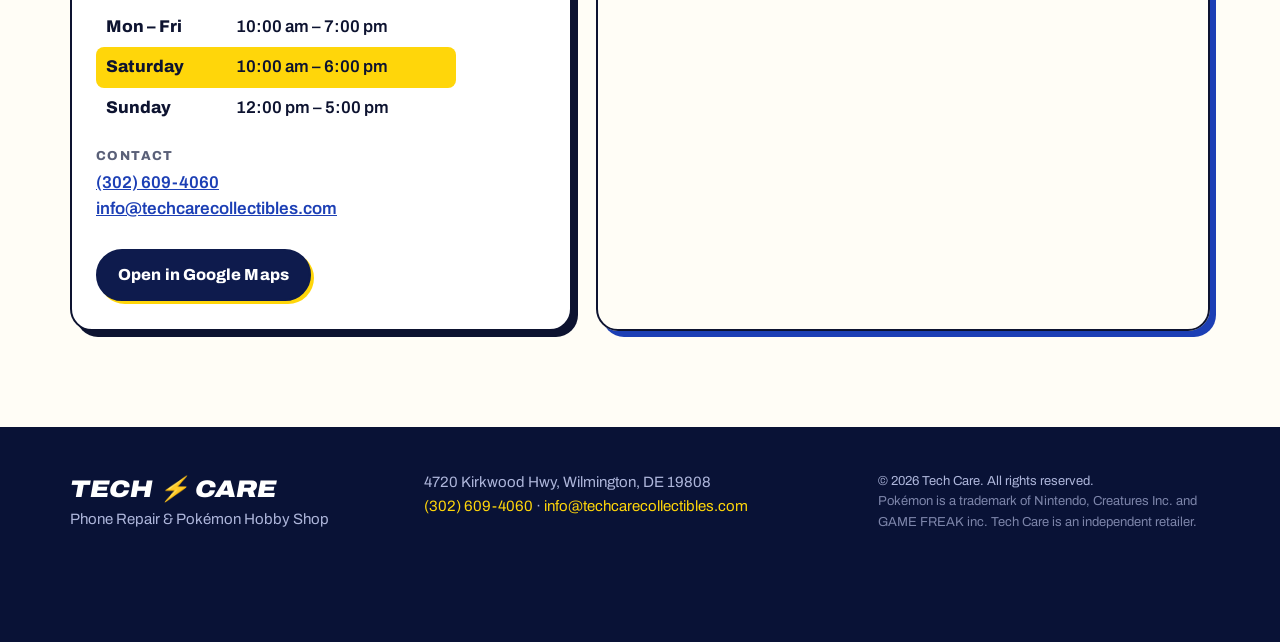
==== commit 2adc7ee6: "Warranty covers defects only, not wear and tear Reword the lifetime warranty as a standard defects w" ====
--- a/index.html
+++ b/index.html
@@ -195,7 +195,7 @@
           <article class="deal deal-warranty">
             <p class="deal-tag">Lifetime warranty</p>
             <h3>Parts guaranteed for life.</h3>
-            <p>Every part we install comes with our standard lifetime warranty. If it wears out or stops working over time, we'll replace it. Physical damage, like a new crack, a drop or water, isn't covered.</p>
+            <p>Every part we install comes with our standard lifetime warranty against defects. If a part fails because of a defect in the part or in our workmanship, we'll repair or replace it. Accidental damage (like a drop, a new crack or water) and normal wear and tear aren't covered.</p>
           </article>
         </div>
 
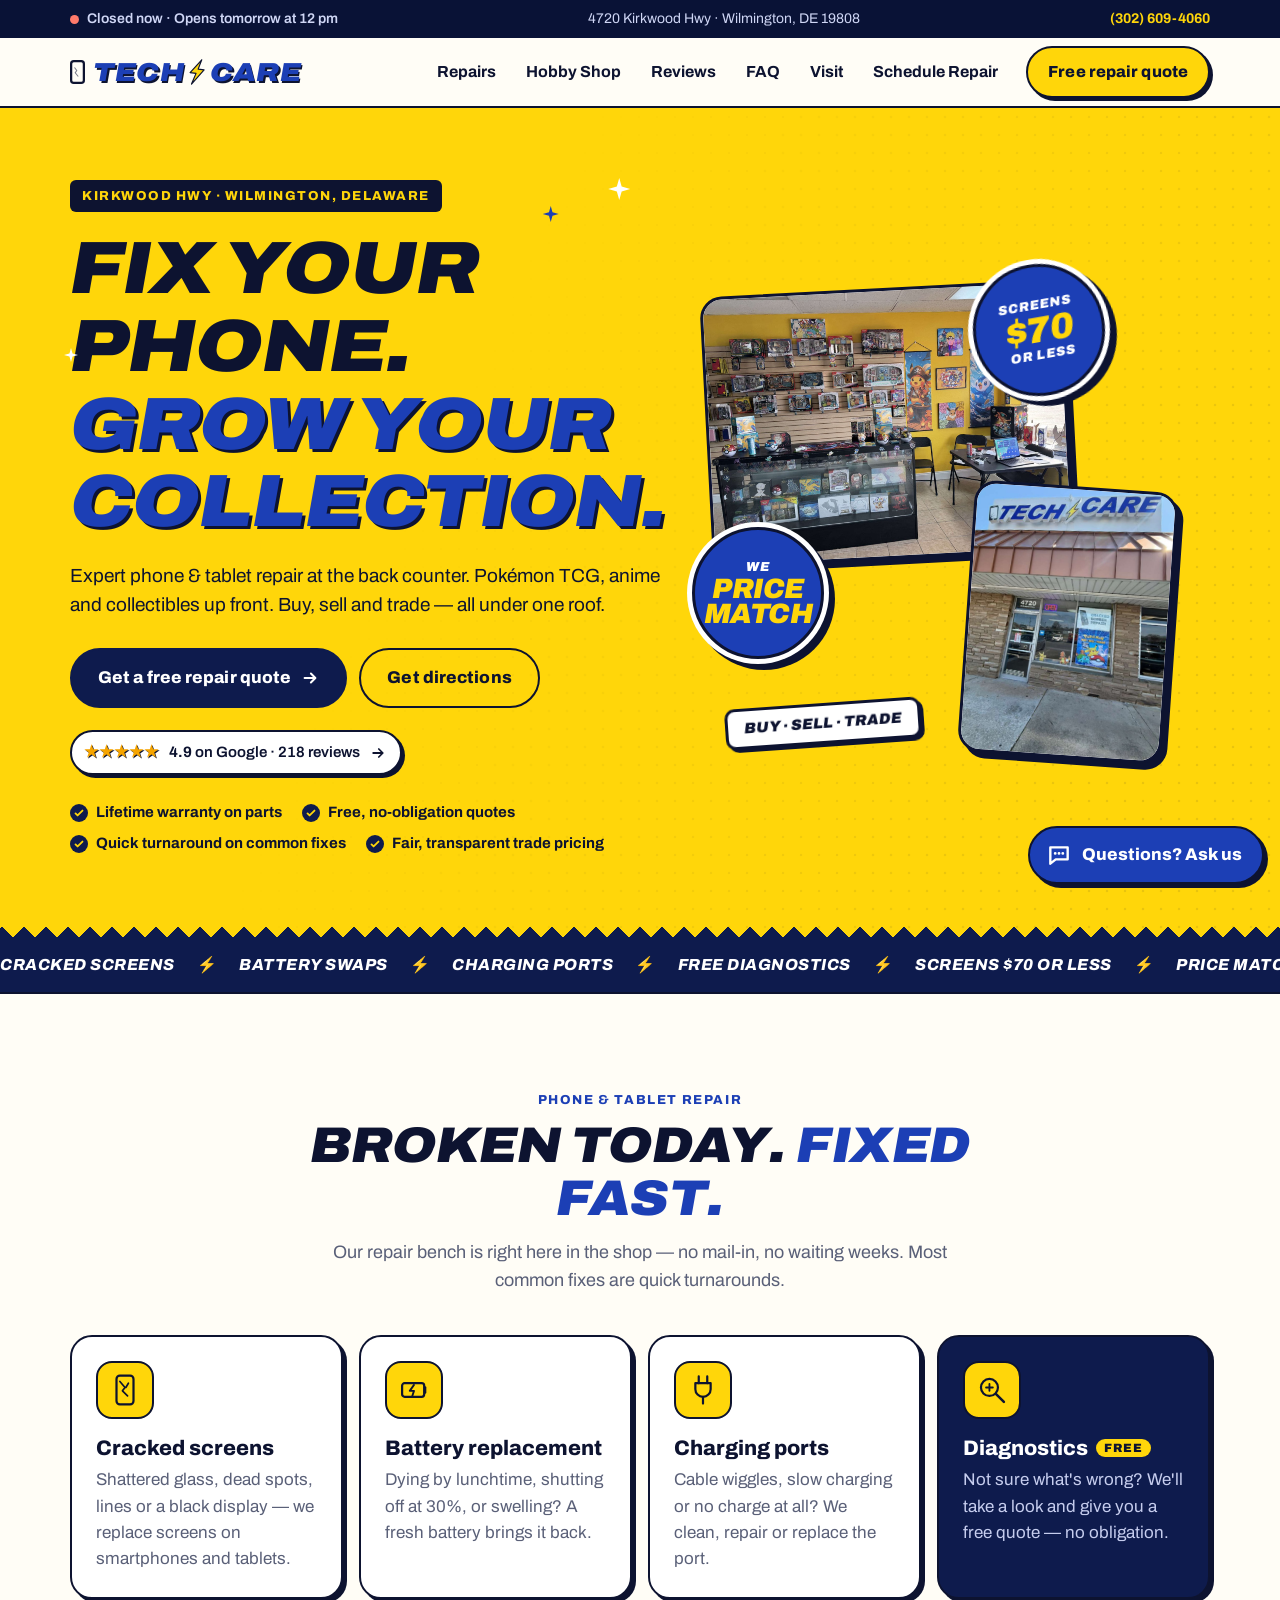
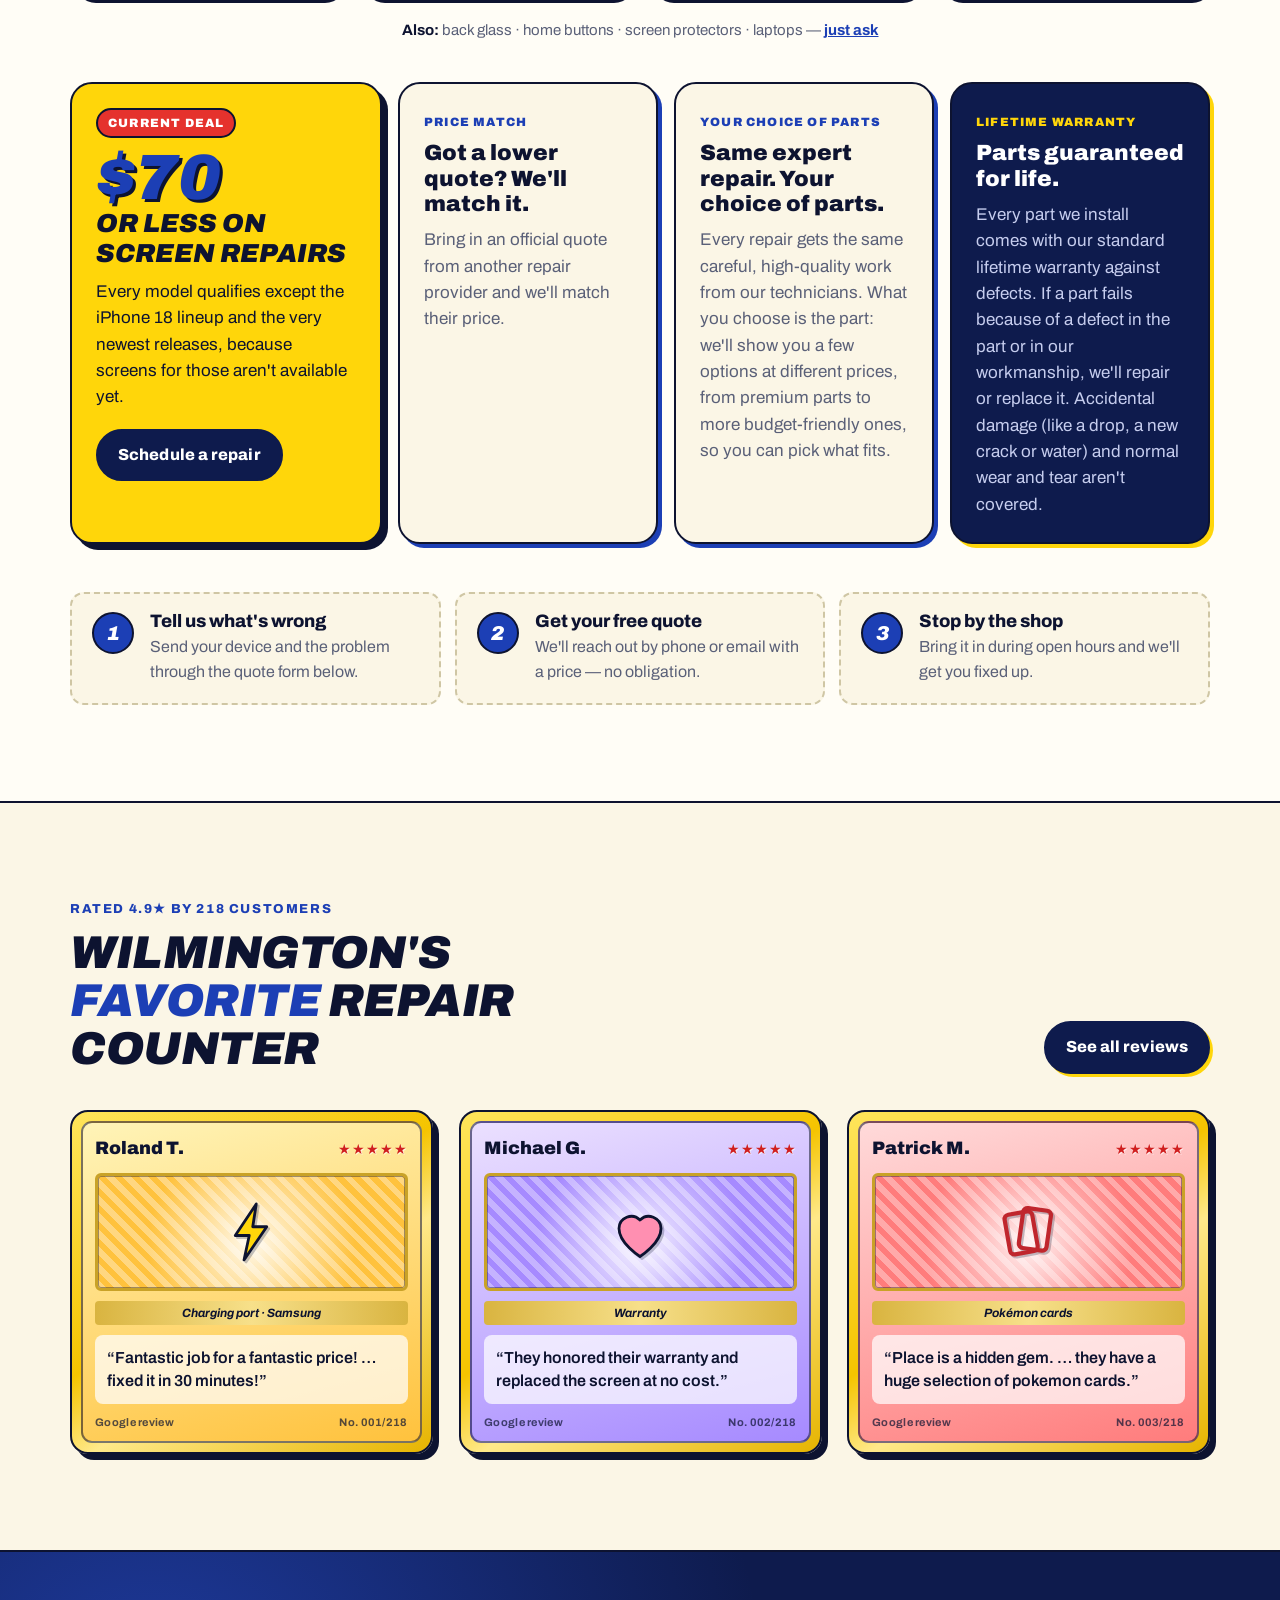
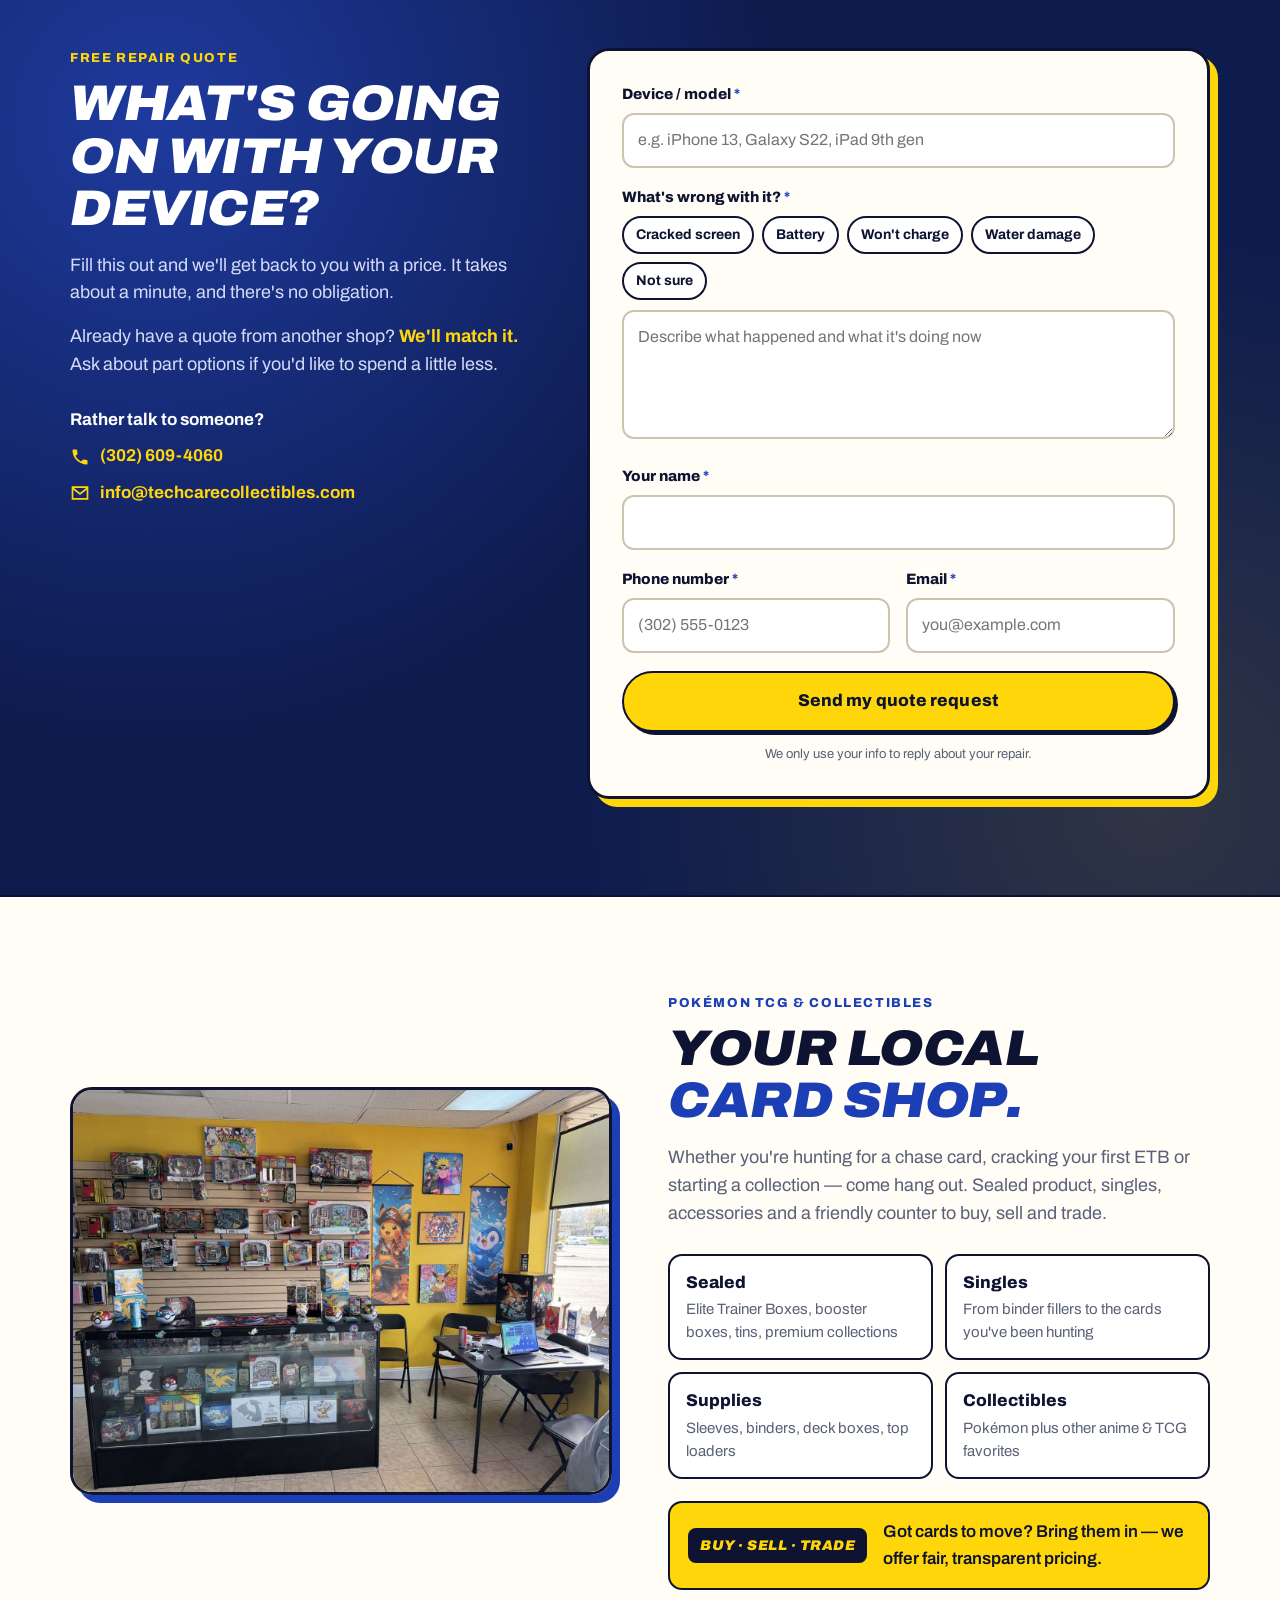
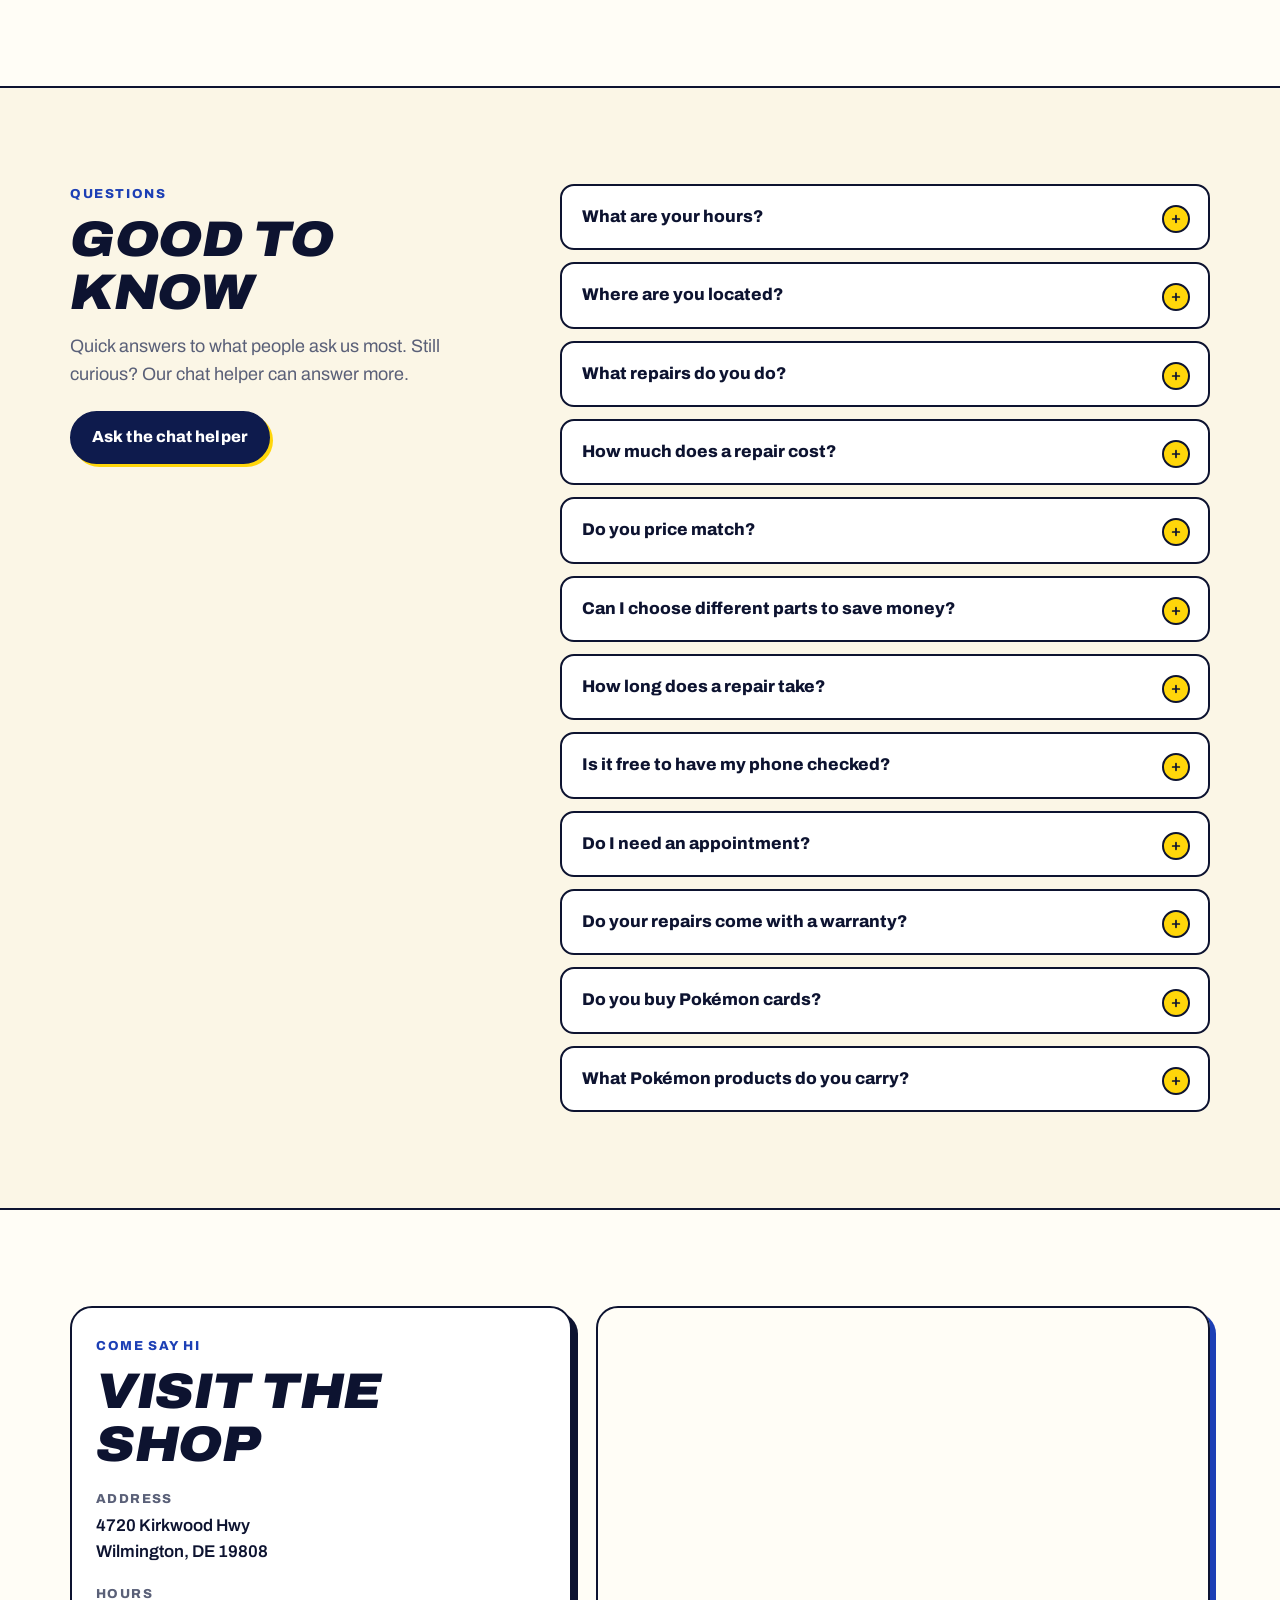
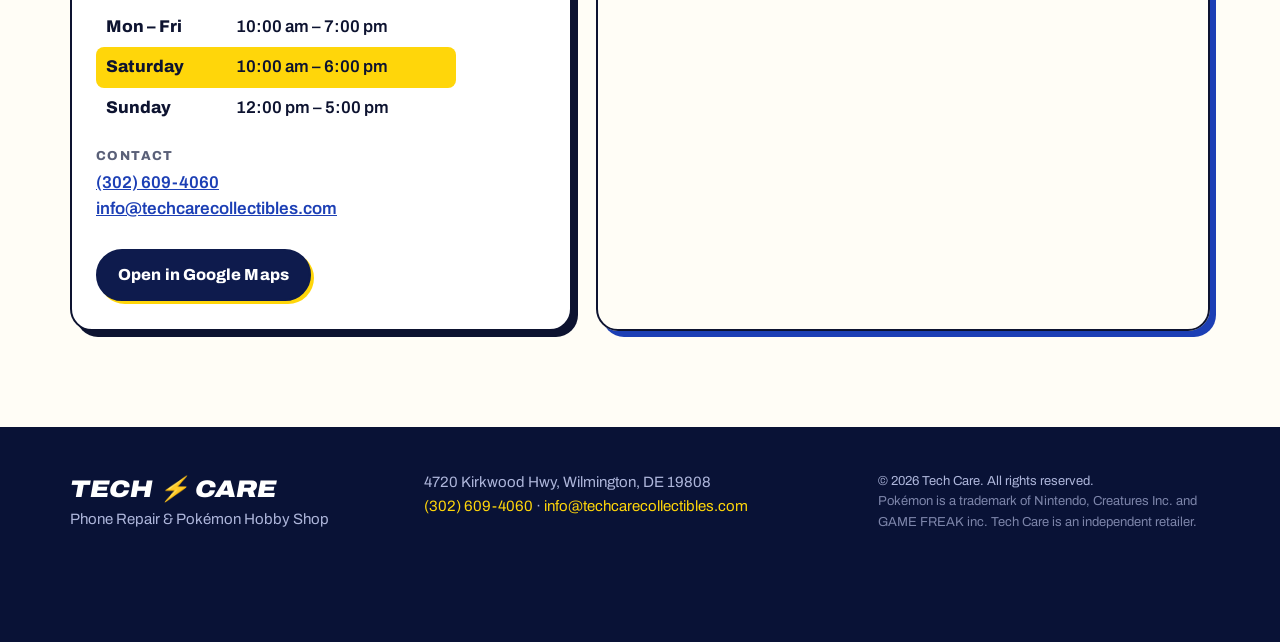
==== commit ef5945f1: "Replace the device datalist with a searchable dropdown The browser's grey datalist can't be styled. " ====
--- a/index.html
+++ b/index.html
@@ -256,12 +256,7 @@
             <input type="hidden" name="form-name" value="quote">
             <div class="field">
               <label for="q-device">Device / model <span class="req" aria-hidden="true">*</span></label>
-              <input id="q-device" name="device" type="text" list="device-list" placeholder="e.g. iPhone 13, Galaxy S22, iPad 9th gen" autocomplete="off" required>
-              <datalist id="device-list">
-                <option value="iPhone 16 Pro Max"><option value="iPhone 16"><option value="iPhone 15 Pro"><option value="iPhone 15"><option value="iPhone 14"><option value="iPhone 13"><option value="iPhone 12"><option value="iPhone 11">
-                <option value="Samsung Galaxy S24"><option value="Samsung Galaxy S23"><option value="Samsung Galaxy S22"><option value="Samsung Galaxy A54"><option value="Google Pixel 8"><option value="Google Pixel 7">
-                <option value="iPad"><option value="Samsung Galaxy Tab">
-              </datalist>
+              <input id="q-device" name="device" type="text" data-device-picker placeholder="e.g. iPhone 13, Galaxy S22, iPad 9th gen" autocomplete="off" required>
               <p class="err" data-err-for="device"></p>
             </div>
 
@@ -450,6 +445,8 @@
   <script src="/js/faq-data.js"></script>
   <script src="/js/reviews-data.js"></script>
   <script src="/js/site.js"></script>
+  <script src="/js/devices.js"></script>
+  <script src="/js/device-picker.js"></script>
   <script src="/js/slots.js"></script>
   <script src="/js/reviews.js"></script>
   <script src="/js/chat.js"></script>
--- a/styles.css
+++ b/styles.css
@@ -997,3 +997,27 @@
 @media (min-width: 1100px) {
   .deals { grid-template-columns: 1.2fr 1fr 1fr 1fr; }
 }
+
+/* ---------- device / model dropdown ---------- */
+.dp { position: relative; }
+.dp.is-open input { border-color: var(--blue); box-shadow: 0 0 0 4px rgba(28, 63, 181, .15); }
+.dp-list {
+  position: absolute; z-index: 30; left: 0; right: 0; top: calc(100% + 6px);
+  max-height: 300px; overflow-y: auto; overscroll-behavior: contain;
+  background: var(--white); border: 2px solid var(--ink); border-radius: 14px;
+  box-shadow: 5px 5px 0 var(--ink); padding: 0 0 6px;
+}
+.dp-list[hidden] { display: none; }
+.dp-group {
+  position: sticky; top: 0; z-index: 1; background: var(--cream);
+  padding: 7px 14px; font-size: 11.5px; font-weight: 900; letter-spacing: 1.2px; text-transform: uppercase; color: var(--blue);
+  border-bottom: 1px solid var(--line);
+}
+.dp-option { padding: 10px 14px; font-size: 15.5px; color: var(--ink); cursor: pointer; }
+.dp-option + .dp-option { border-top: 1px solid #f1ede0; }
+.dp-option.is-active { background: var(--yellow-soft); }
+.dp-option mark { background: none; color: var(--blue); font-weight: 800; }
+.dp-foot { padding: 10px 14px 4px; font-size: 13px; color: var(--muted); }
+@media (max-width: 599px) { .dp-list { max-height: 240px; } }
+/* phones: the chat button would cover the dropdown, so tuck it away while picking */
+@media (max-width: 599px) { body.dp-open .chat { opacity: 0; pointer-events: none; } }
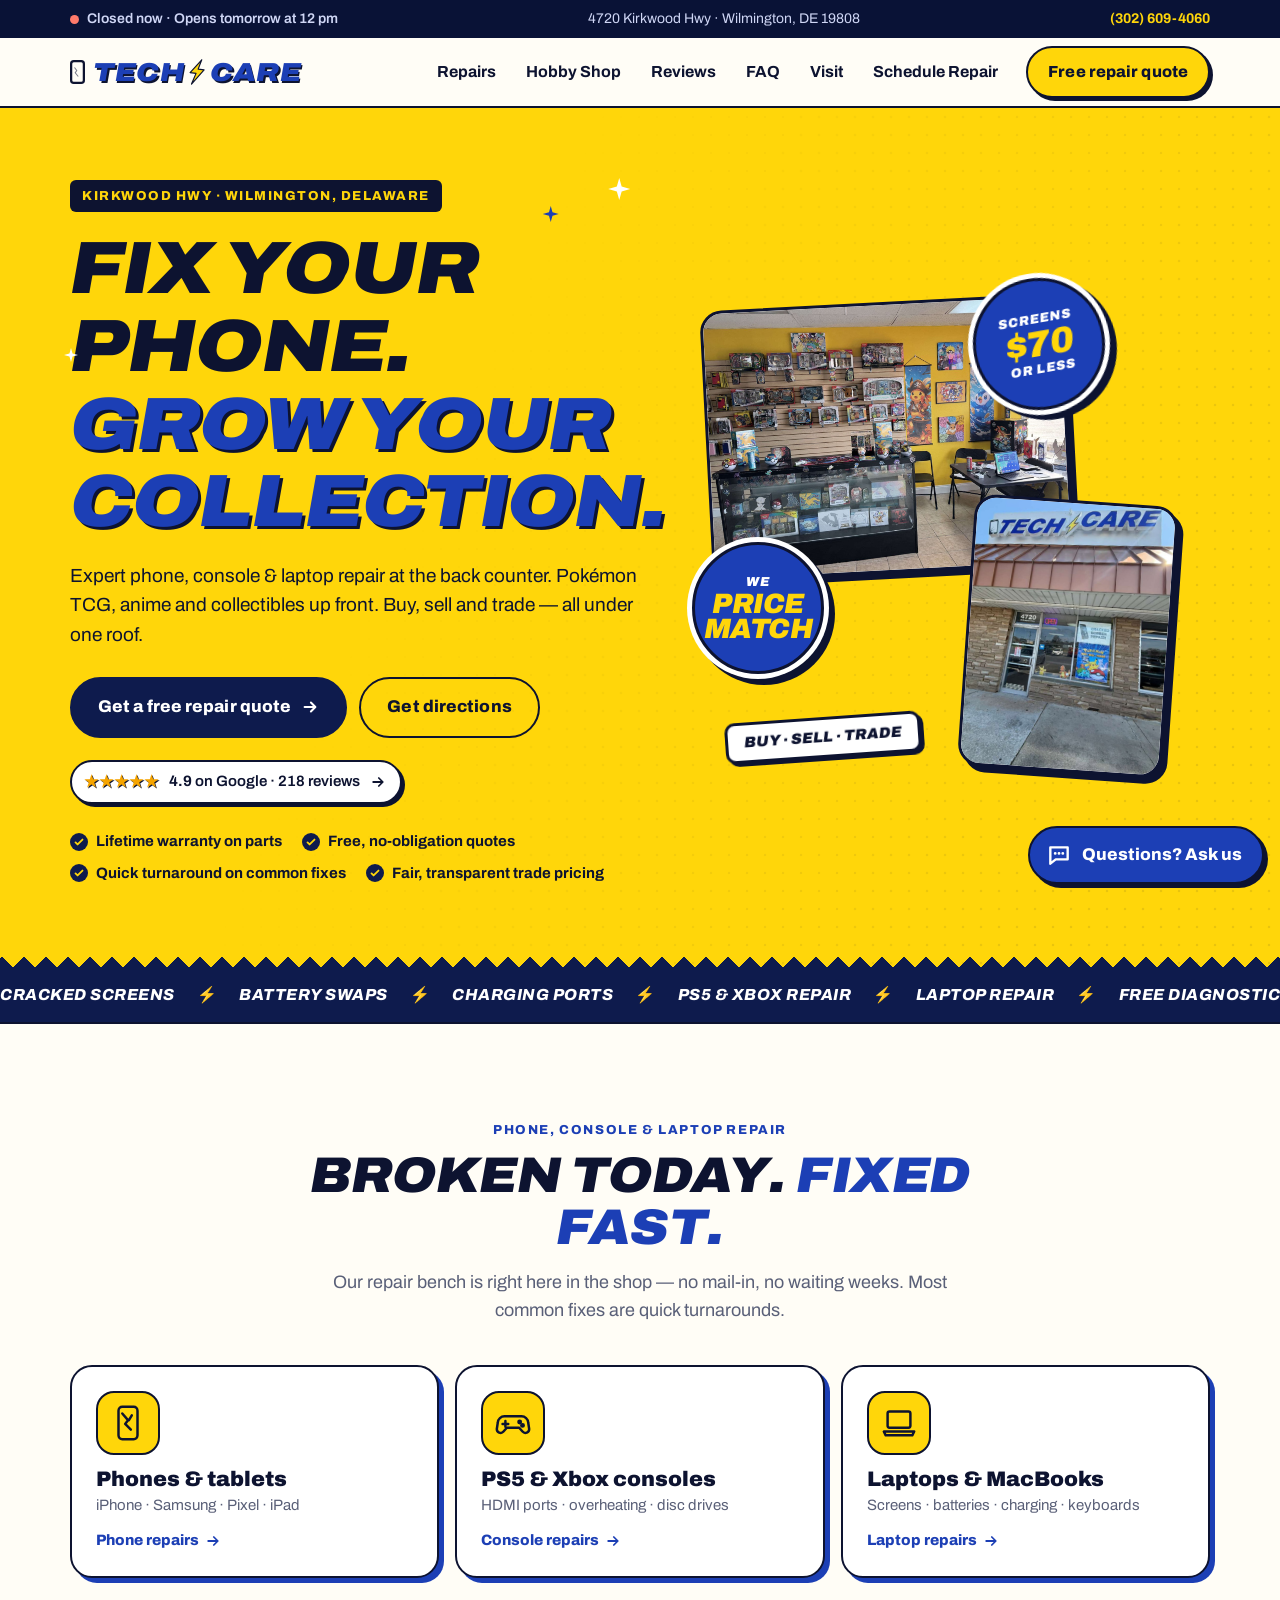
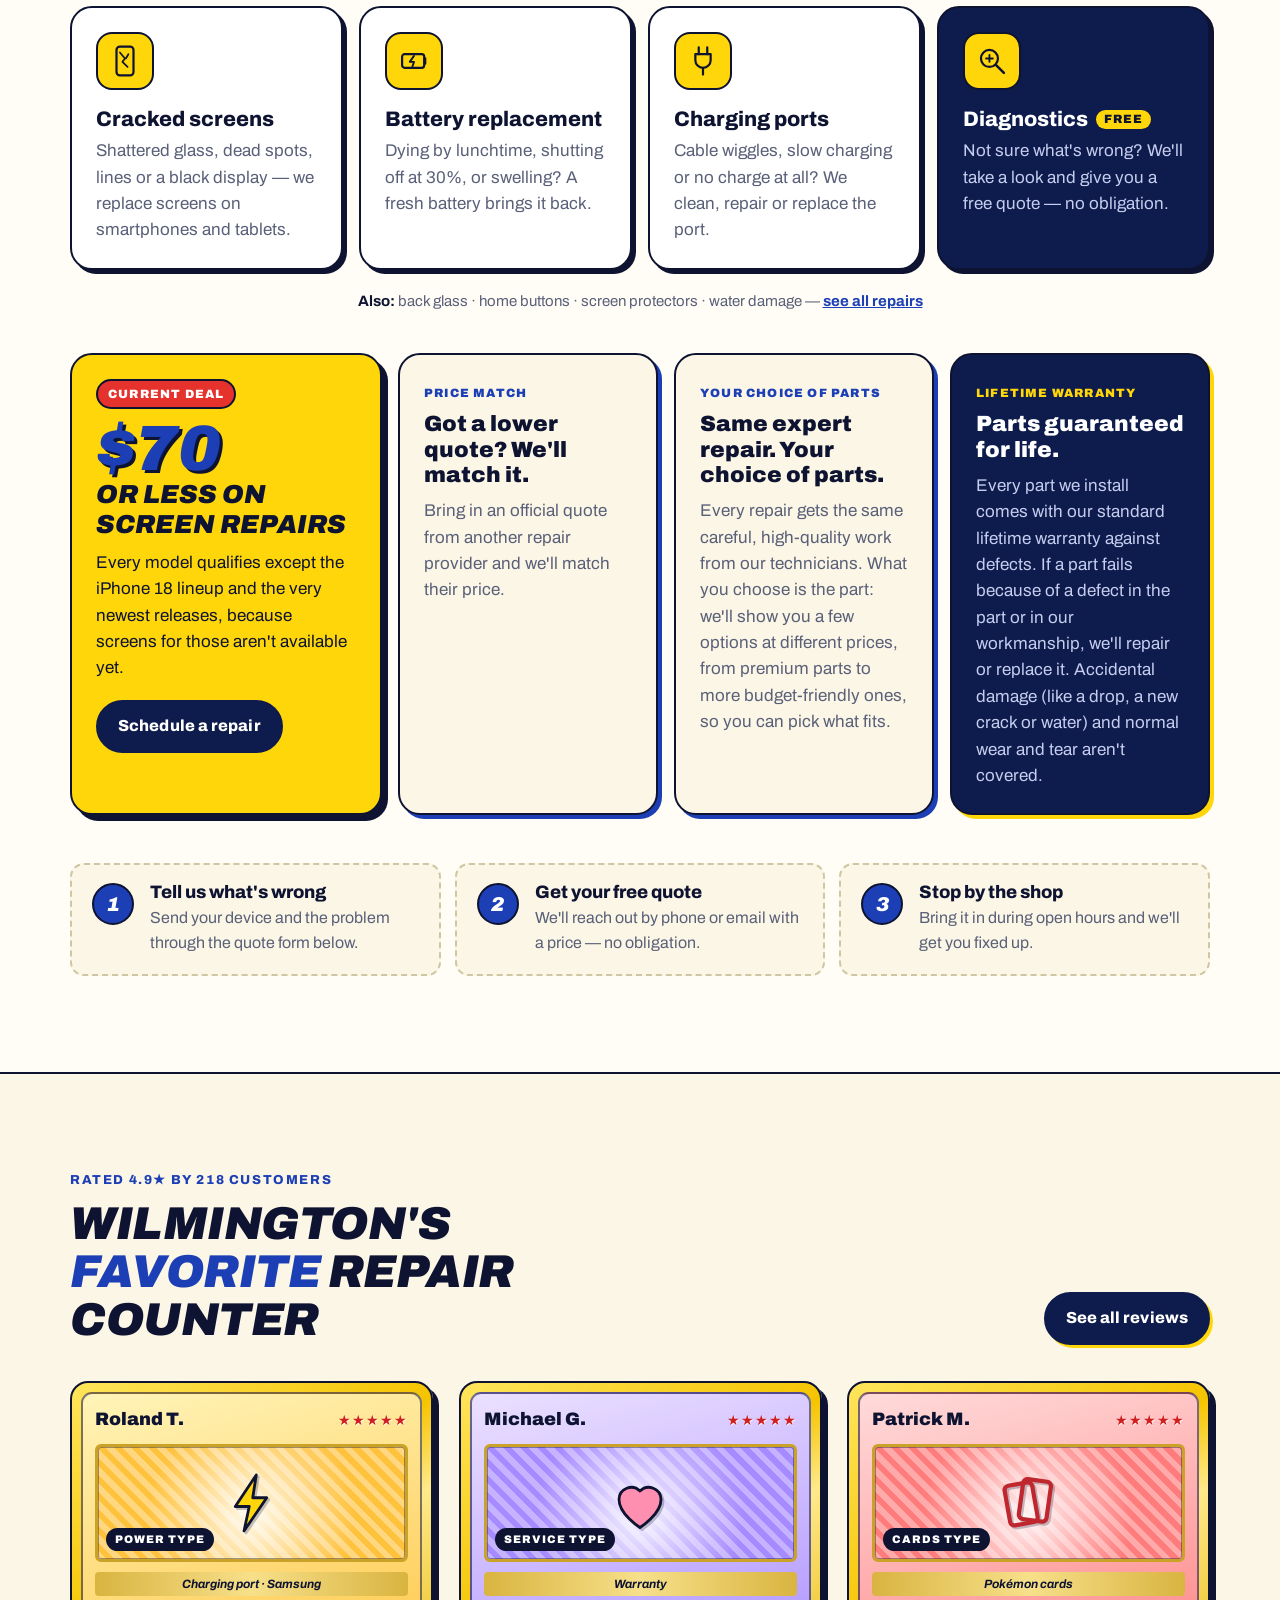
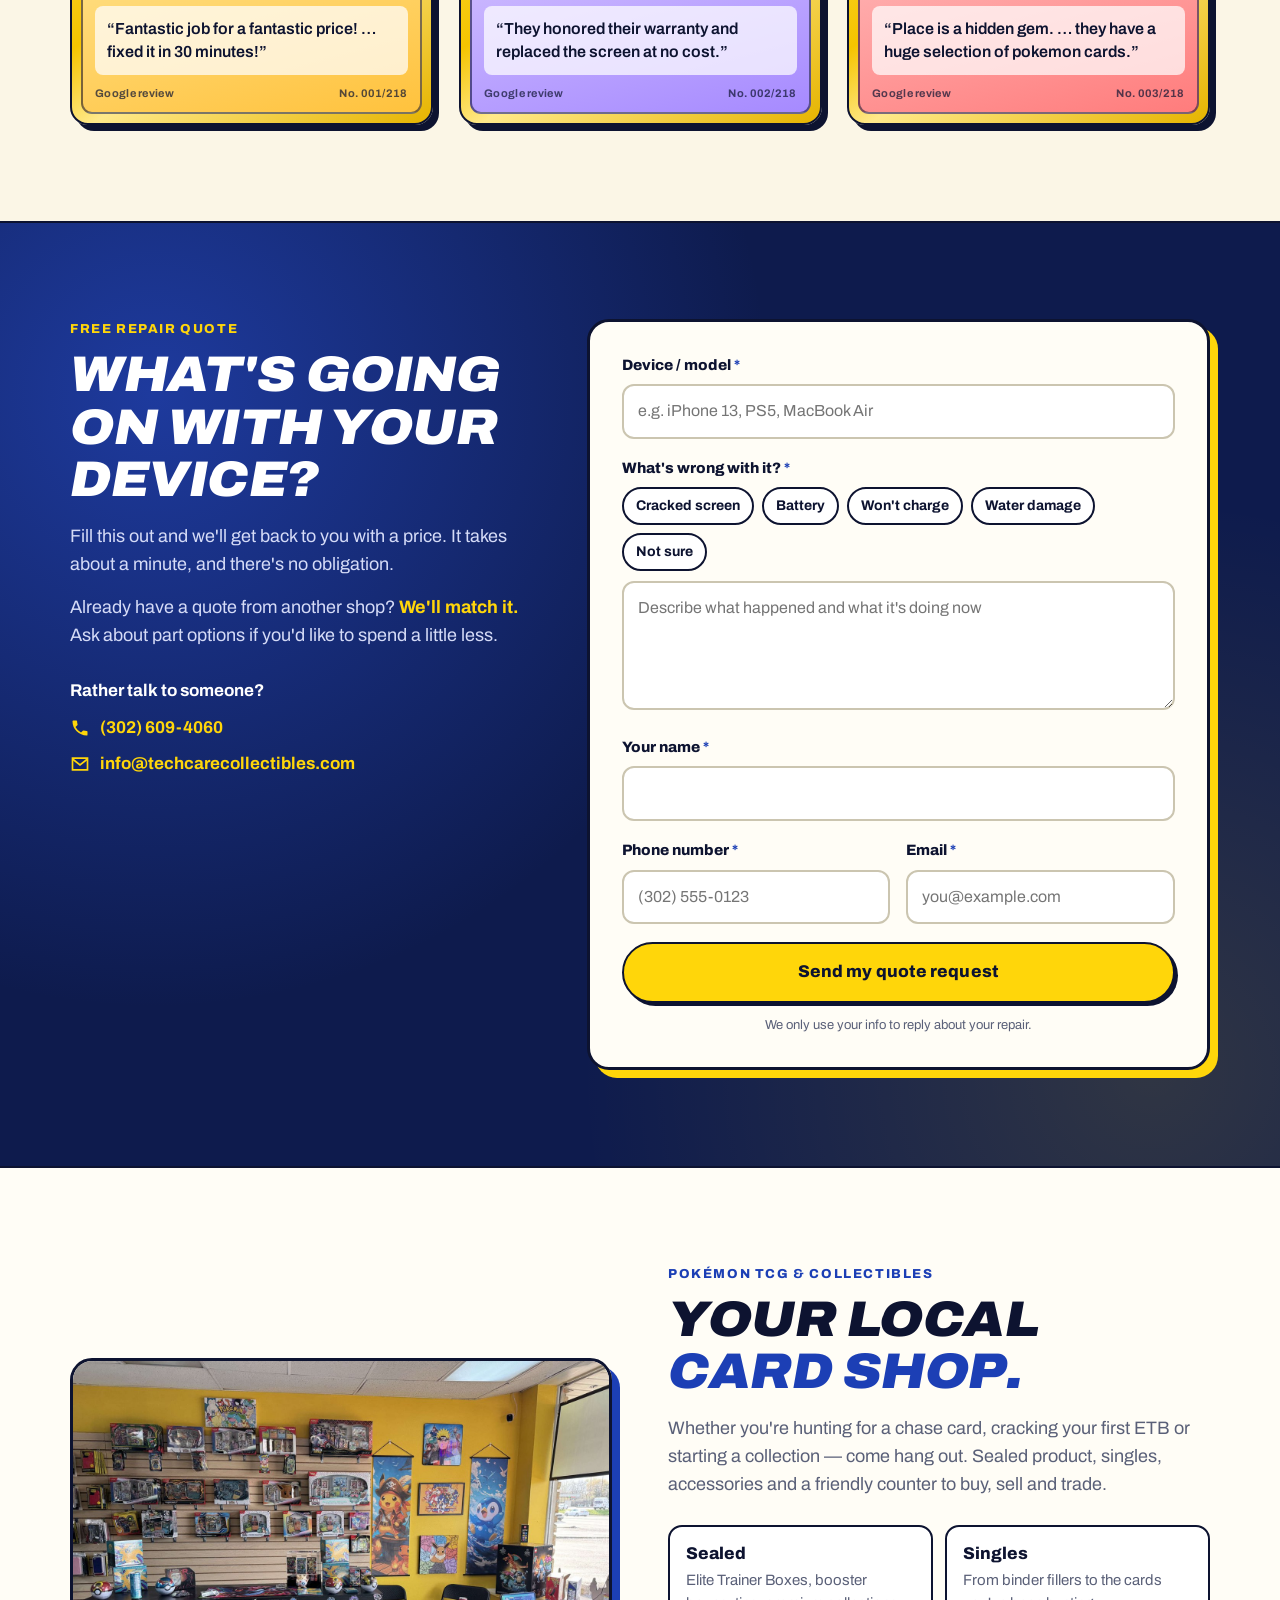
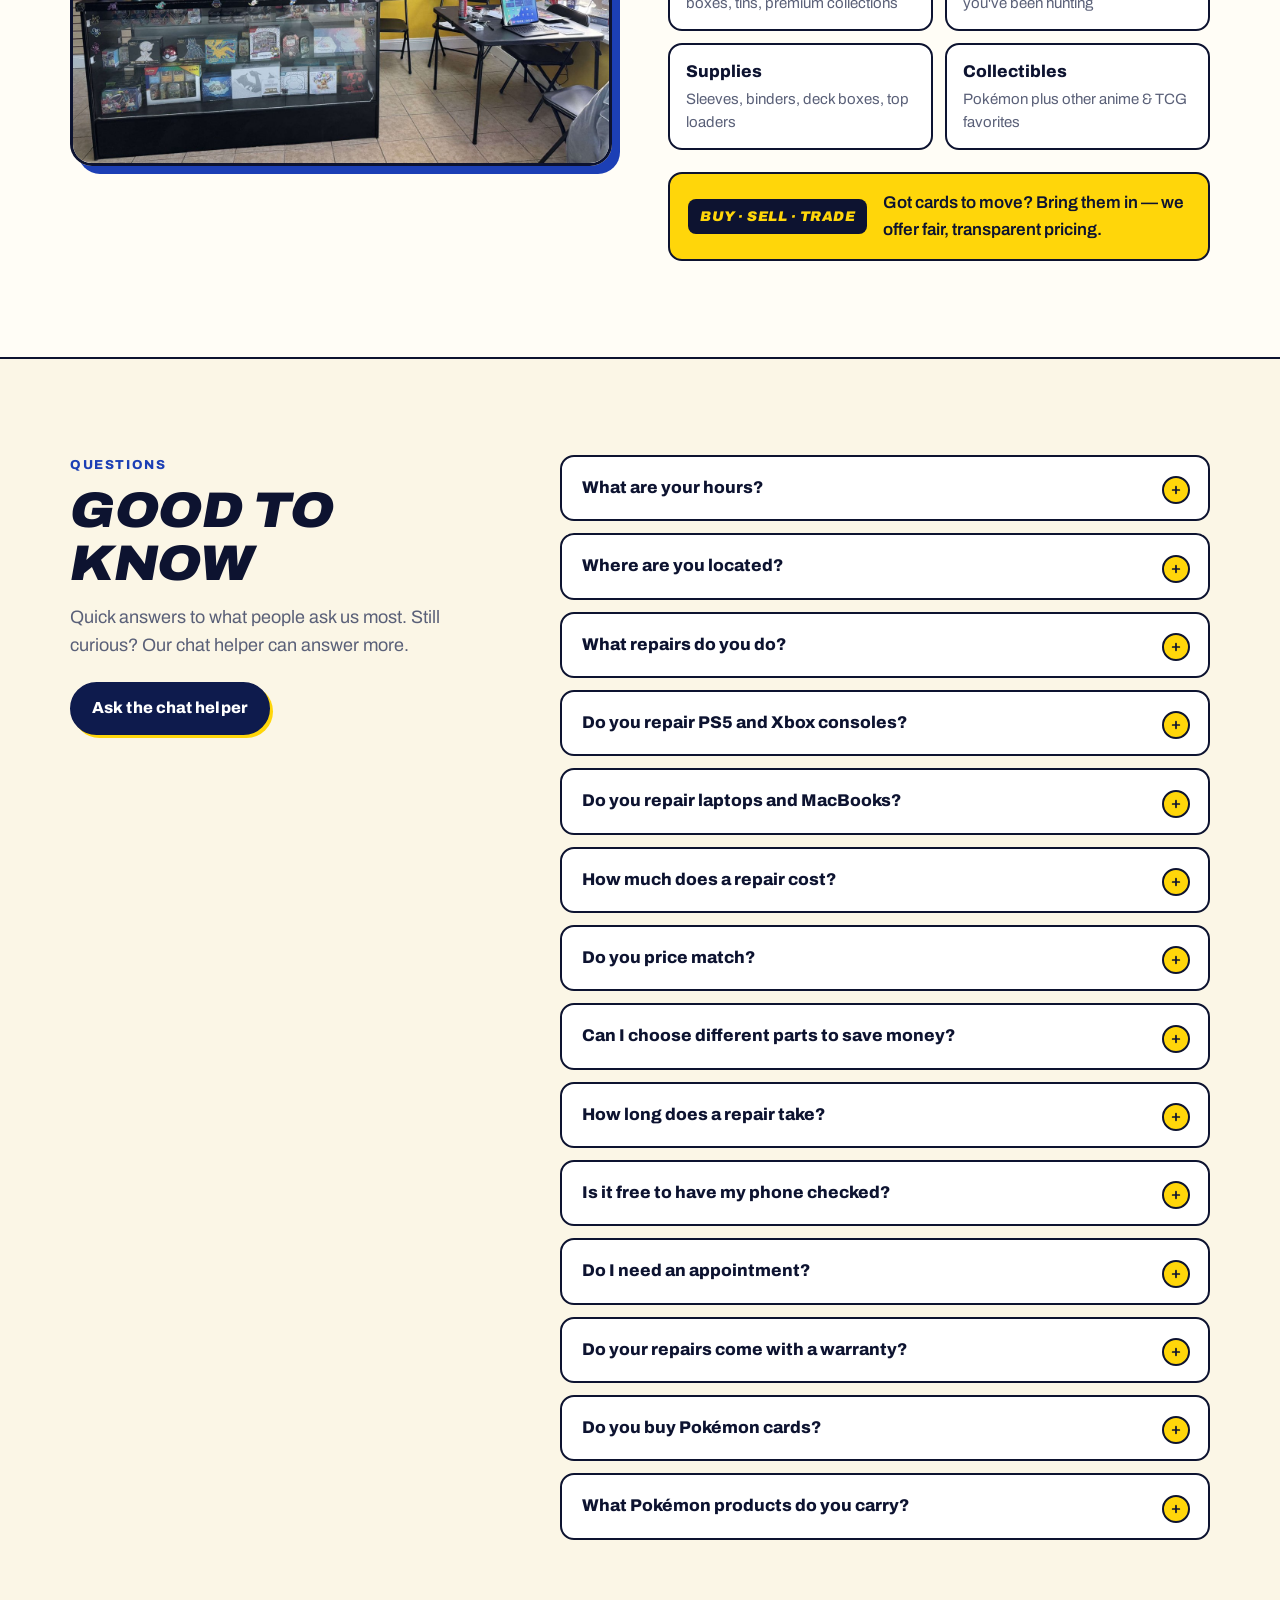
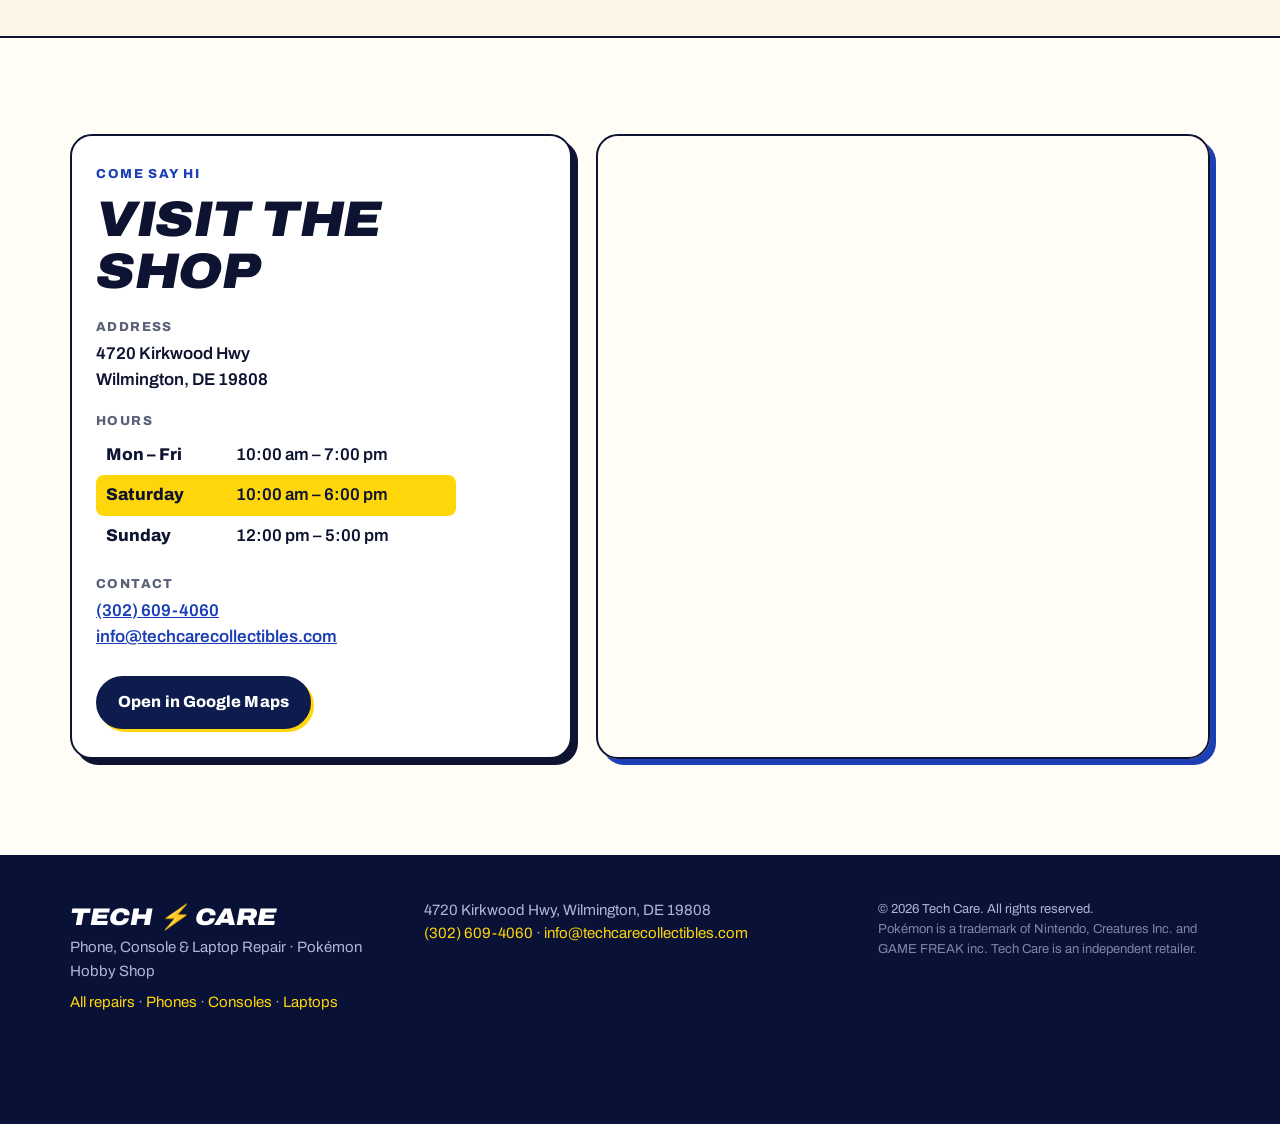
==== commit 00b012c6: "Add repair-only landing pages for phones, consoles and laptops Ads for console or laptop repair had " ====
--- a/index.html
+++ b/index.html
@@ -3,8 +3,8 @@
 <head>
   <meta charset="utf-8">
   <meta name="viewport" content="width=device-width, initial-scale=1">
-  <title>Tech Care — Phone Repair &amp; Pokémon Hobby Shop | Wilmington, DE</title>
-  <meta name="description" content="Phone and tablet repair plus a Pokémon TCG hobby shop on Kirkwood Hwy in Wilmington, DE. Cracked screens, batteries, charging ports — free, no-obligation repair quotes. Buy, sell and trade Pokémon cards.">
+  <title>Tech Care — Phone, Console &amp; Laptop Repair + Pokémon Hobby Shop | Wilmington, DE</title>
+  <meta name="description" content="Phone, tablet, PS5, Xbox and laptop repair plus a Pokémon TCG hobby shop on Kirkwood Hwy in Wilmington, DE. Free, no-obligation repair quotes. Buy, sell and trade Pokémon cards.">
   <link rel="canonical" href="https://techcarecollectibles.com/">
   <link rel="icon" href="/favicon.svg" type="image/svg+xml">
   <meta name="theme-color" content="#1c3fb5">
@@ -70,7 +70,7 @@
       </a>
 
       <nav class="nav" id="nav" aria-label="Main">
-        <a href="#repairs">Repairs</a>
+        <a href="/repairs.html">Repairs</a>
         <a href="#shop">Hobby Shop</a>
         <a href="/reviews.html">Reviews</a>
         <a href="#faq">FAQ</a>
@@ -96,7 +96,7 @@
           <span class="sparkle sparkle-1" aria-hidden="true"></span>
           <span class="sparkle sparkle-2" aria-hidden="true"></span>
           <span class="sparkle sparkle-3" aria-hidden="true"></span>
-          <p class="lede">Expert phone &amp; tablet repair at the back counter. Pokémon TCG, anime and collectibles up front. Buy, sell and trade — all under one roof.</p>
+          <p class="lede">Expert phone, console &amp; laptop repair at the back counter. Pokémon TCG, anime and collectibles up front. Buy, sell and trade — all under one roof.</p>
           <div class="hero-ctas">
             <a class="btn btn-navy btn-lg" href="#quote">Get a free repair quote
               <svg viewBox="0 0 20 20" aria-hidden="true"><path d="M4 10h11m-4-5 5 5-5 5" fill="none" stroke="currentColor" stroke-width="2.2" stroke-linecap="round" stroke-linejoin="round"/></svg>
@@ -129,8 +129,8 @@
     <!-- ===== Ticker ===== -->
     <div class="ticker" aria-hidden="true">
       <div class="ticker-track">
-        <span>Cracked screens</span><i>⚡</i><span>Battery swaps</span><i>⚡</i><span>Charging ports</span><i>⚡</i><span>Free diagnostics</span><i>⚡</i><span>Screens $70 or less</span><i>⚡</i><span>Price matching</span><i>⚡</i><span>Lifetime warranty</span><i>⚡</i><span>Booster boxes</span><i>⚡</i><span>Singles</span><i>⚡</i><span>Elite Trainer Boxes</span><i>⚡</i><span>Buy · Sell · Trade</span><i>⚡</i>
-        <span>Cracked screens</span><i>⚡</i><span>Battery swaps</span><i>⚡</i><span>Charging ports</span><i>⚡</i><span>Free diagnostics</span><i>⚡</i><span>Screens $70 or less</span><i>⚡</i><span>Price matching</span><i>⚡</i><span>Lifetime warranty</span><i>⚡</i><span>Booster boxes</span><i>⚡</i><span>Singles</span><i>⚡</i><span>Elite Trainer Boxes</span><i>⚡</i><span>Buy · Sell · Trade</span><i>⚡</i>
+        <span>Cracked screens</span><i>⚡</i><span>Battery swaps</span><i>⚡</i><span>Charging ports</span><i>⚡</i><span>PS5 &amp; Xbox repair</span><i>⚡</i><span>Laptop repair</span><i>⚡</i><span>Free diagnostics</span><i>⚡</i><span>Screens $70 or less</span><i>⚡</i><span>Price matching</span><i>⚡</i><span>Lifetime warranty</span><i>⚡</i><span>Booster boxes</span><i>⚡</i><span>Singles</span><i>⚡</i><span>Elite Trainer Boxes</span><i>⚡</i><span>Buy · Sell · Trade</span><i>⚡</i>
+        <span>Cracked screens</span><i>⚡</i><span>Battery swaps</span><i>⚡</i><span>Charging ports</span><i>⚡</i><span>PS5 &amp; Xbox repair</span><i>⚡</i><span>Laptop repair</span><i>⚡</i><span>Free diagnostics</span><i>⚡</i><span>Screens $70 or less</span><i>⚡</i><span>Price matching</span><i>⚡</i><span>Lifetime warranty</span><i>⚡</i><span>Booster boxes</span><i>⚡</i><span>Singles</span><i>⚡</i><span>Elite Trainer Boxes</span><i>⚡</i><span>Buy · Sell · Trade</span><i>⚡</i>
       </div>
     </div>
 
@@ -138,9 +138,27 @@
     <section class="section" id="repairs">
       <div class="wrap">
         <div class="section-head">
-          <p class="kicker">Phone &amp; tablet repair</p>
+          <p class="kicker">Phone, console &amp; laptop repair</p>
           <h2>Broken today. <span class="hl-blue">Fixed fast.</span></h2>
           <p>Our repair bench is right here in the shop — no mail-in, no waiting weeks. Most common fixes are quick turnarounds.</p>
+        </div>
+
+        <div class="cat-grid" data-reveal>
+          <a class="cat-card" href="/phone-repair.html">
+            <span class="cat-icon"><svg viewBox="0 0 40 40" aria-hidden="true"><g fill="none" stroke="currentColor" stroke-width="2.6" stroke-linecap="round" stroke-linejoin="round"><rect x="10" y="3" width="20" height="34" rx="4"/><path d="M14 10l6 7-3 4 6 6M24 12l-3 5"/></g></svg></span>
+            <span class="cat-text"><strong>Phones &amp; tablets</strong><span>iPhone · Samsung · Pixel · iPad</span></span>
+            <span class="cat-go">Phone repairs <svg viewBox="0 0 20 20" aria-hidden="true"><path d="M4 10h11m-4-5 5 5-5 5" fill="none" stroke="currentColor" stroke-width="2.2" stroke-linecap="round" stroke-linejoin="round"/></svg></span>
+          </a>
+          <a class="cat-card" href="/console-repair.html">
+            <span class="cat-icon"><svg viewBox="0 0 40 40" aria-hidden="true"><g fill="none" stroke="currentColor" stroke-width="2.6" stroke-linecap="round" stroke-linejoin="round"><path d="M11 13h18a7 7 0 0 1 7 6.5l1 6.5a4 4 0 0 1-7 3l-3.5-4h-13L10 29a4 4 0 0 1-7-3l1-6.5A7 7 0 0 1 11 13z"/><path d="M12 18v6M9 21h6"/><circle cx="27" cy="19" r="1.3"/><circle cx="30" cy="22.5" r="1.3"/></g></svg></span>
+            <span class="cat-text"><strong>PS5 &amp; Xbox consoles</strong><span>HDMI ports · overheating · disc drives</span></span>
+            <span class="cat-go">Console repairs <svg viewBox="0 0 20 20" aria-hidden="true"><path d="M4 10h11m-4-5 5 5-5 5" fill="none" stroke="currentColor" stroke-width="2.2" stroke-linecap="round" stroke-linejoin="round"/></svg></span>
+          </a>
+          <a class="cat-card" href="/laptop-repair.html">
+            <span class="cat-icon"><svg viewBox="0 0 40 40" aria-hidden="true"><g fill="none" stroke="currentColor" stroke-width="2.6" stroke-linecap="round" stroke-linejoin="round"><rect x="8" y="8" width="24" height="17" rx="2"/><path d="M4 29h32l-2 4H6z"/></g></svg></span>
+            <span class="cat-text"><strong>Laptops &amp; MacBooks</strong><span>Screens · batteries · charging · keyboards</span></span>
+            <span class="cat-go">Laptop repairs <svg viewBox="0 0 20 20" aria-hidden="true"><path d="M4 10h11m-4-5 5 5-5 5" fill="none" stroke="currentColor" stroke-width="2.2" stroke-linecap="round" stroke-linejoin="round"/></svg></span>
+          </a>
         </div>
 
         <div class="services" data-reveal>
@@ -173,7 +191,7 @@
             <p>Not sure what's wrong? We'll take a look and give you a free quote — no obligation.</p>
           </article>
         </div>
-        <p class="services-more"><strong>Also:</strong> back glass · home buttons · screen protectors · laptops — <a href="#quote">just ask</a></p>
+        <p class="services-more"><strong>Also:</strong> back glass · home buttons · screen protectors · water damage — <a href="/repairs.html">see all repairs</a></p>
 
         <div class="deals" id="deals" data-reveal>
           <article class="deal deal-hot">
@@ -256,7 +274,7 @@
             <input type="hidden" name="form-name" value="quote">
             <div class="field">
               <label for="q-device">Device / model <span class="req" aria-hidden="true">*</span></label>
-              <input id="q-device" name="device" type="text" data-device-picker placeholder="e.g. iPhone 13, Galaxy S22, iPad 9th gen" autocomplete="off" required>
+              <input id="q-device" name="device" type="text" data-device-picker placeholder="e.g. iPhone 13, PS5, MacBook Air" autocomplete="off" required>
               <p class="err" data-err-for="device"></p>
             </div>
 
@@ -400,7 +418,8 @@
     <div class="wrap footer-inner">
       <div>
         <p class="footer-brand">TECH <span>⚡</span> CARE</p>
-        <p>Phone Repair &amp; Pokémon Hobby Shop</p>
+        <p>Phone, Console &amp; Laptop Repair · Pokémon Hobby Shop</p>
+        <p class="footer-links"><a href="/repairs.html">All repairs</a> · <a href="/phone-repair.html">Phones</a> · <a href="/console-repair.html">Consoles</a> · <a href="/laptop-repair.html">Laptops</a></p>
       </div>
       <div>
         <p>4720 Kirkwood Hwy, Wilmington, DE 19808</p>
--- a/styles.css
+++ b/styles.css
@@ -1021,3 +1021,72 @@
 @media (max-width: 599px) { .dp-list { max-height: 240px; } }
 /* phones: the chat button would cover the dropdown, so tuck it away while picking */
 @media (max-width: 599px) { body.dp-open .chat { opacity: 0; pointer-events: none; } }
+
+/* =====================================================================
+   Repair landing pages (repairs / phone / console / laptop) + category cards
+   ===================================================================== */
+.cat-grid { display: grid; gap: 16px; margin-bottom: 28px; }
+.cat-card {
+  display: grid; grid-template-columns: auto 1fr; gap: 6px 16px; align-items: center;
+  background: var(--white); color: var(--ink); text-decoration: none;
+  border: 2px solid var(--ink); border-radius: var(--radius-lg); padding: 20px;
+  box-shadow: 5px 5px 0 var(--blue); transition: transform .15s ease, box-shadow .15s ease;
+}
+.cat-card:hover { transform: translate(-2px, -2px); box-shadow: 8px 8px 0 var(--blue); }
+.cat-icon {
+  grid-row: span 2; width: 64px; height: 64px; border-radius: 18px; display: grid; place-items: center;
+  background: var(--yellow); border: 2px solid var(--ink);
+}
+.cat-icon svg { width: 38px; height: 38px; }
+.cat-text strong { display: block; font-size: 21px; font-weight: 900; line-height: 1.15; }
+.cat-text span { display: block; color: var(--muted); font-size: 15px; margin-top: 3px; }
+.cat-go { grid-column: 2; display: inline-flex; align-items: center; gap: 6px; font-weight: 800; color: var(--blue); font-size: 15px; }
+.cat-go svg { width: 16px; height: 16px; }
+.footer-links { margin-top: 8px; }
+
+.lp .hero h1 { font-size: clamp(38px, 7.6vw, 66px); }
+.lp-art { min-height: 340px; }
+.lp-photo { right: 0; top: 0; width: 62%; aspect-ratio: 3 / 4; transform: rotate(3deg); }
+.lp-device {
+  position: absolute; left: 0; bottom: 6%; width: 58%; z-index: 2;
+  display: grid; justify-items: center; gap: 10px; text-align: center;
+  background: var(--navy); color: var(--yellow); border: 3px solid var(--ink); border-radius: var(--radius-lg);
+  padding: 22px 14px 18px; box-shadow: var(--shadow-hard); transform: rotate(-4deg);
+}
+.lp-device svg { width: 84px; height: 84px; }
+.lp-device span { color: var(--white); font-weight: 800; font-size: 13px; letter-spacing: .4px; line-height: 1.3; }
+.lp-art .sticker-1 { right: 2%; top: -18px; }
+.lp-art .sticker-3 { left: auto; right: 4%; top: auto; bottom: -6px; }
+.sticker-free { font-size: 26px; }
+.deal-price--sm { display: inline; font-size: 1.3em; }
+.other-repairs { background: var(--cream); border-top: 2px solid var(--ink); }
+.header-call {
+  display: inline-flex; align-items: center; gap: 6px; margin-left: auto; padding: 9px 14px;
+  background: var(--navy); color: var(--white); border: 2px solid var(--ink); border-radius: 999px;
+  font-weight: 800; font-size: 15px; text-decoration: none;
+}
+.header-call svg { width: 17px; height: 17px; color: var(--yellow); }
+@media (min-width: 600px) {
+  .services--6 { grid-template-columns: 1fr 1fr; }
+}
+@media (min-width: 760px) {
+  .cat-grid { grid-template-columns: repeat(3, 1fr); }
+  .cat-grid--2 { grid-template-columns: repeat(2, 1fr); max-width: 820px; margin-left: auto; margin-right: auto; }
+  .cat-card { grid-template-columns: 1fr; justify-items: start; gap: 12px; padding: 24px; }
+  .cat-icon { grid-row: auto; }
+  .cat-go { grid-column: 1; }
+}
+@media (min-width: 920px) {
+  .header-call { display: none; }
+  .services.services--6 { grid-template-columns: repeat(3, 1fr); }
+  .lp-art { min-height: 460px; }
+  .lp-device svg { width: 110px; height: 110px; }
+  .lp-device span { font-size: 15px; }
+}
+@media (max-width: 479px) {
+  .lp .header-inner { gap: 10px; }
+  .lp .brand { font-size: 22px; }
+  .header-call { padding: 0; width: 44px; height: 44px; justify-content: center; border-radius: 12px; }
+  .header-call span { position: absolute; width: 1px; height: 1px; overflow: hidden; clip: rect(0 0 0 0); }
+  .header-call svg { width: 20px; height: 20px; }
+}
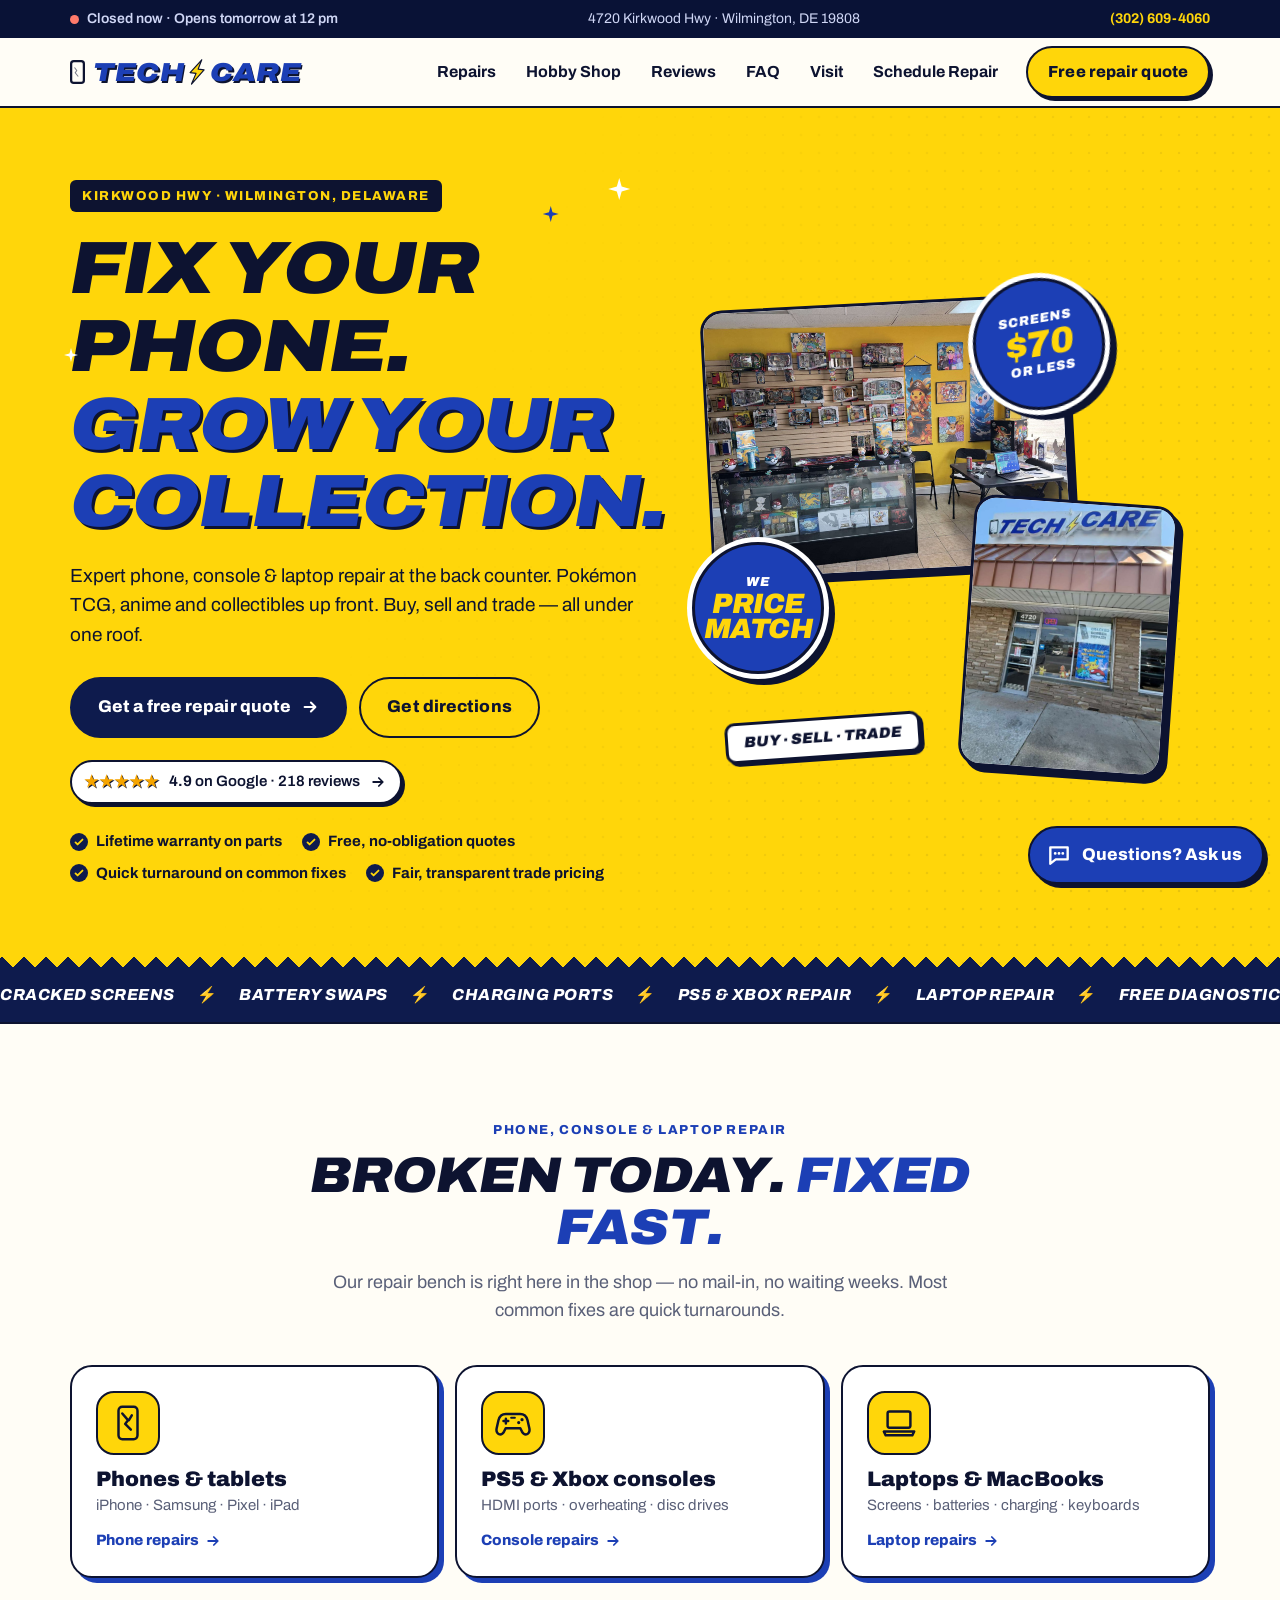
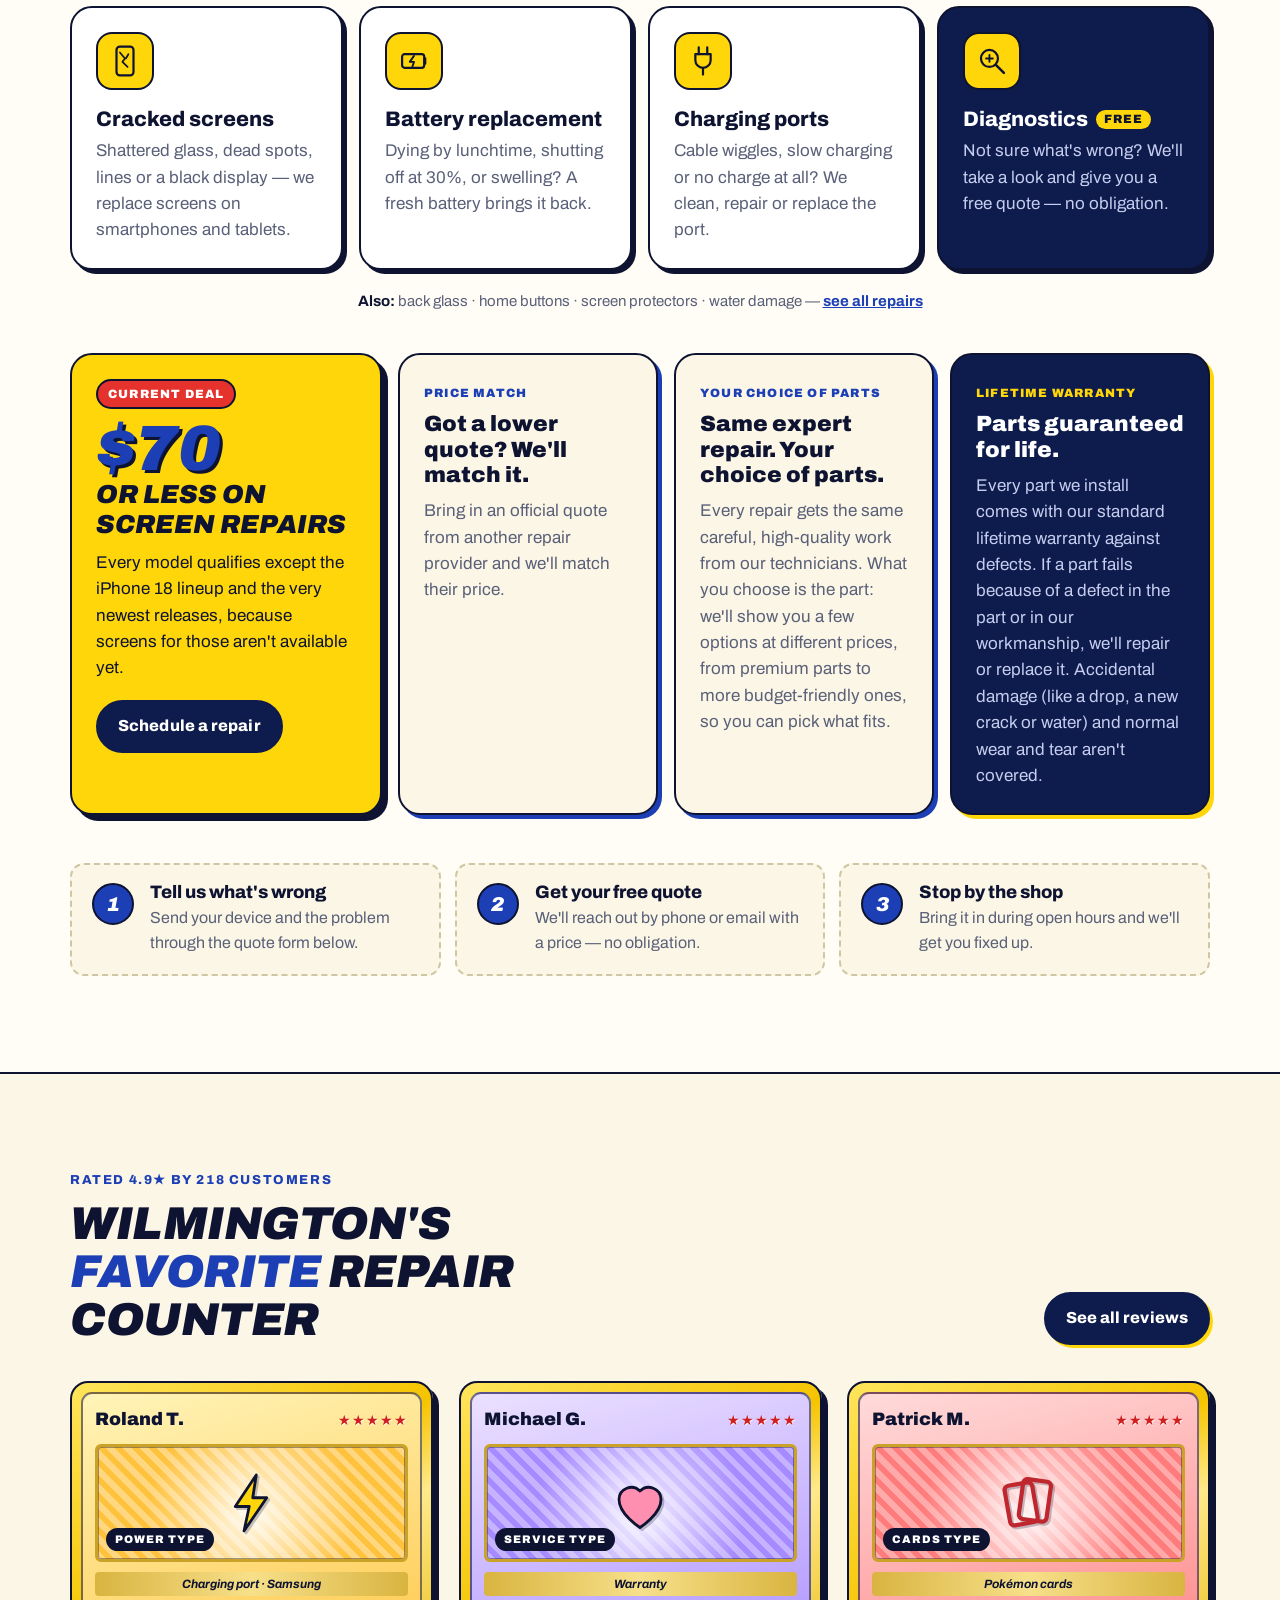
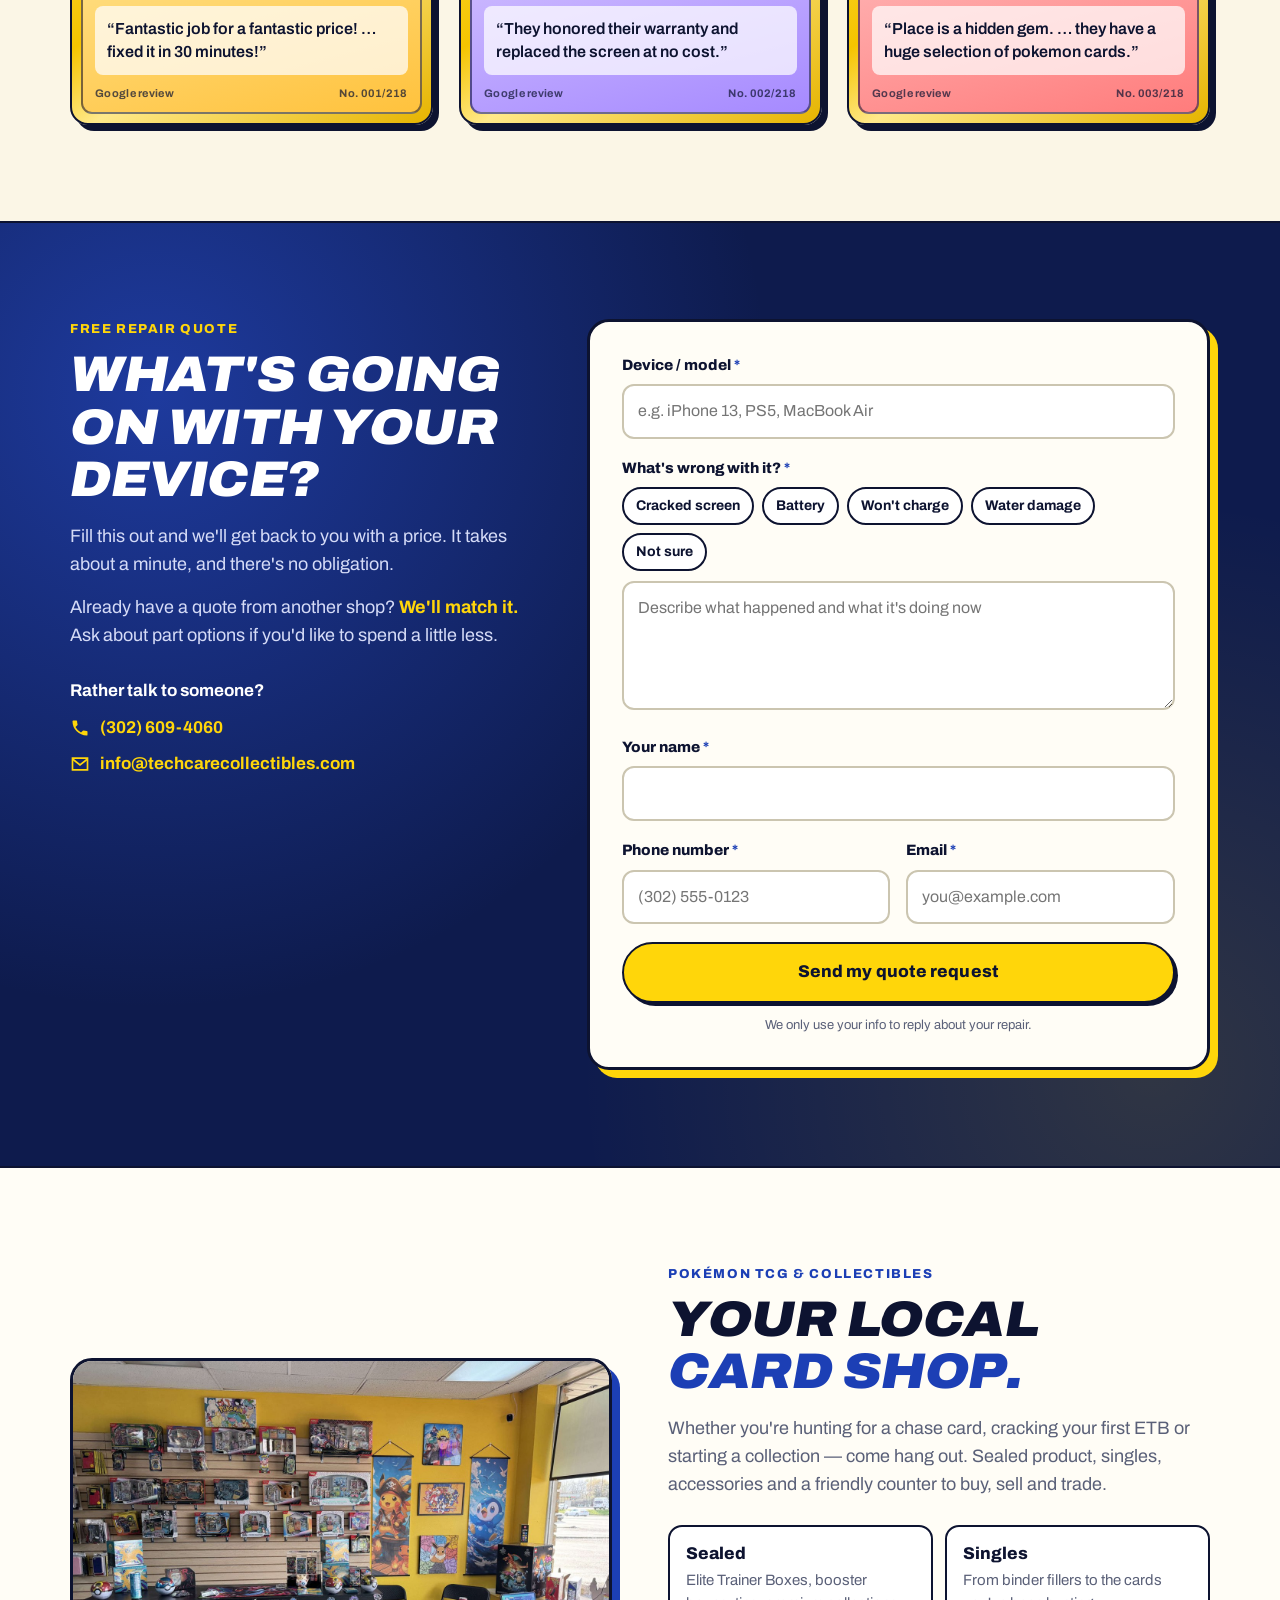
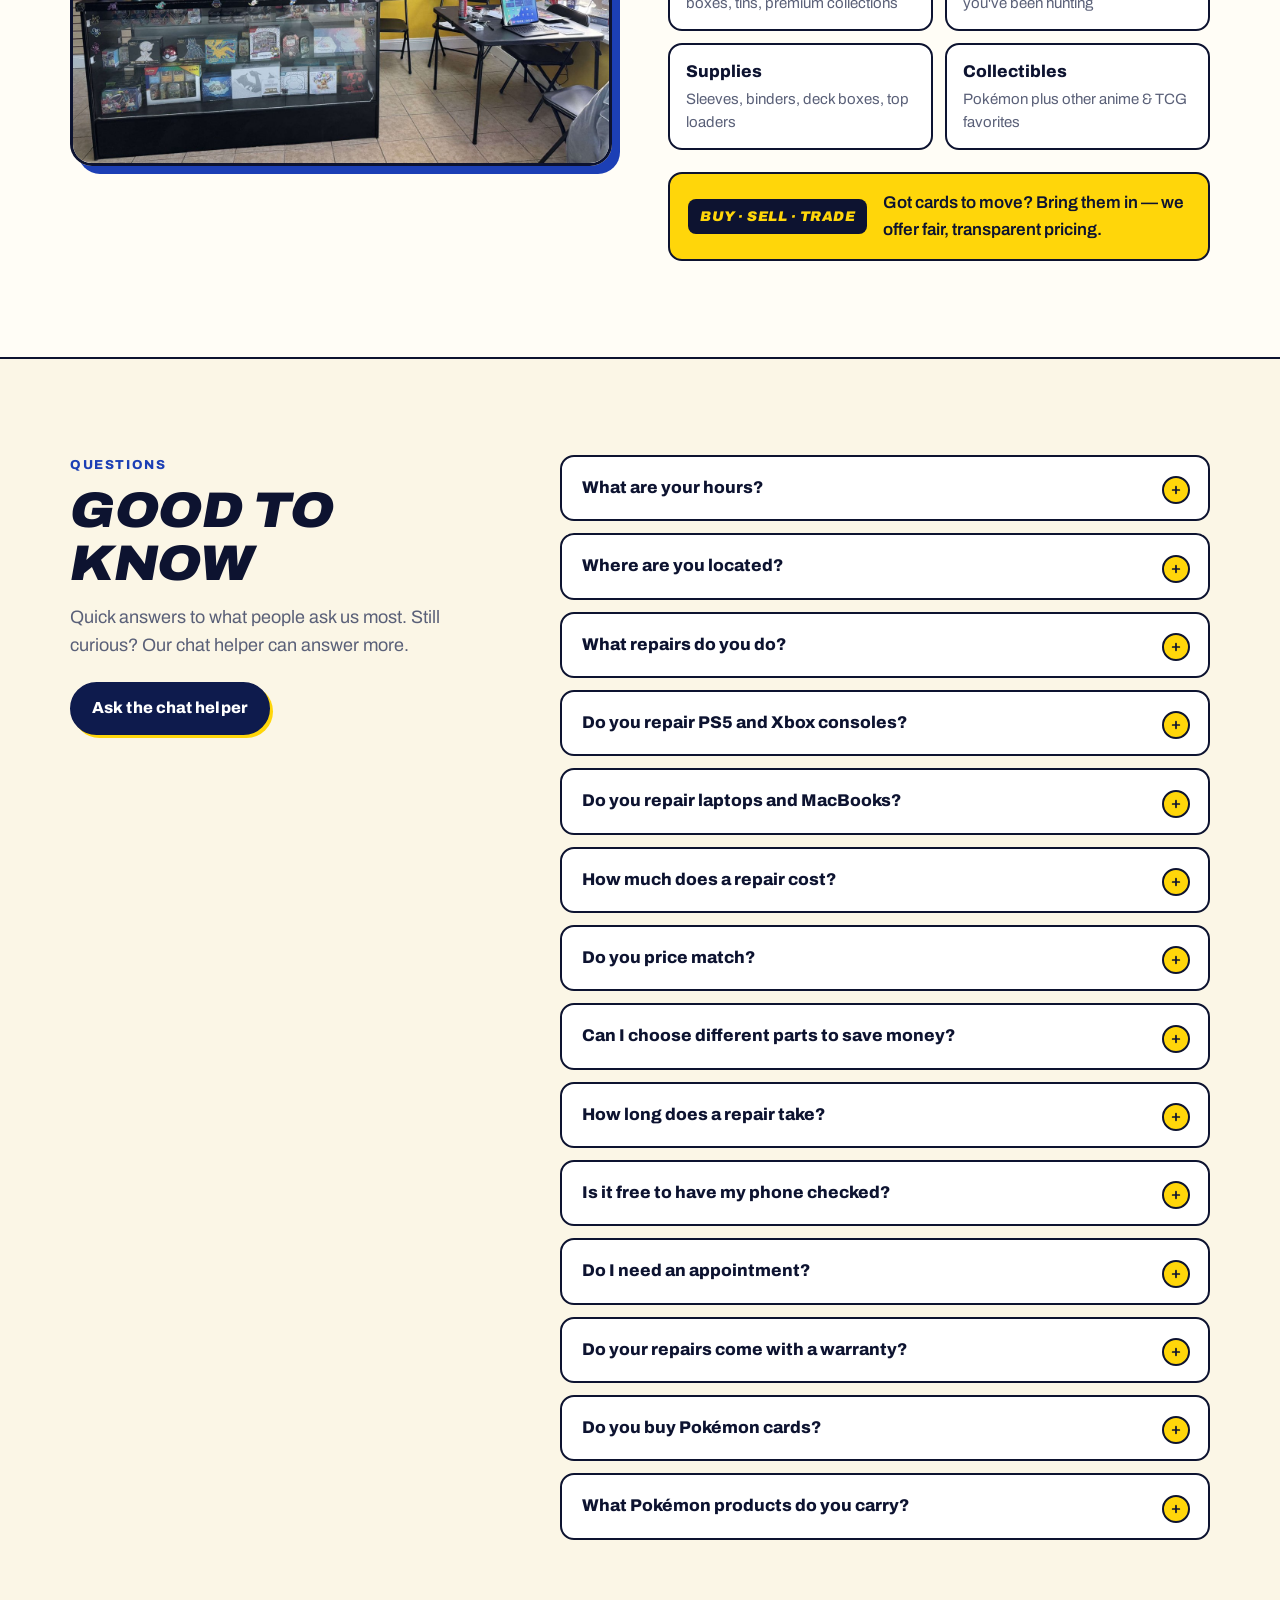
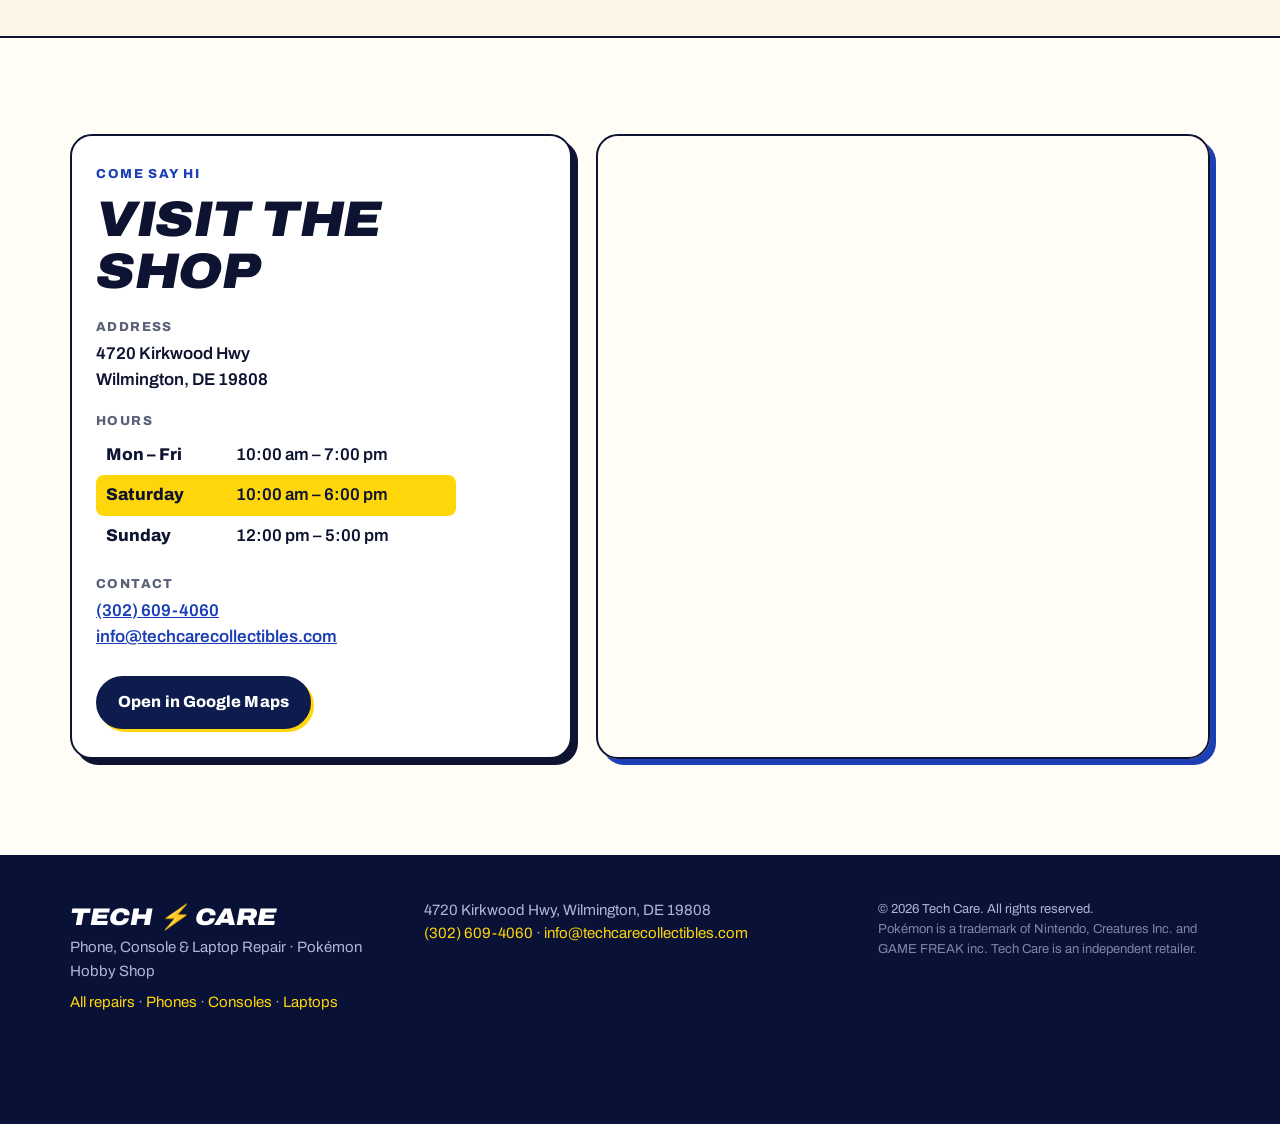
==== commit 869e321a: "Redraw the game controller art The console page hero gets a detailed two-tone controller (grips, d-p" ====
--- a/index.html
+++ b/index.html
@@ -150,7 +150,7 @@
             <span class="cat-go">Phone repairs <svg viewBox="0 0 20 20" aria-hidden="true"><path d="M4 10h11m-4-5 5 5-5 5" fill="none" stroke="currentColor" stroke-width="2.2" stroke-linecap="round" stroke-linejoin="round"/></svg></span>
           </a>
           <a class="cat-card" href="/console-repair.html">
-            <span class="cat-icon"><svg viewBox="0 0 40 40" aria-hidden="true"><g fill="none" stroke="currentColor" stroke-width="2.6" stroke-linecap="round" stroke-linejoin="round"><path d="M11 13h18a7 7 0 0 1 7 6.5l1 6.5a4 4 0 0 1-7 3l-3.5-4h-13L10 29a4 4 0 0 1-7-3l1-6.5A7 7 0 0 1 11 13z"/><path d="M12 18v6M9 21h6"/><circle cx="27" cy="19" r="1.3"/><circle cx="30" cy="22.5" r="1.3"/></g></svg></span>
+            <span class="cat-icon"><svg viewBox="0 0 40 40" aria-hidden="true"><g fill="none" stroke="currentColor" stroke-width="2.6" stroke-linecap="round" stroke-linejoin="round"><path d="M12.5 10.5h15c4.2 0 6.8 2.6 7.8 6.6l1.9 8.4c.8 3.6-1 6.5-3.7 6.5-1.9 0-3.1-1.2-4.1-3l-1.7-3.5H12.3L10.6 29c-1 1.8-2.2 3-4.1 3-2.7 0-4.5-2.9-3.7-6.5l1.9-8.4c1-4 3.6-6.6 7.8-6.6z"/><path d="M12.5 15.5v5M10 18h5"/><path d="M26 19.5h.01M29.5 16.5h.01" stroke-width="3.4"/><path d="M18 14.5h4" stroke-width="2"/></g></svg></span>
             <span class="cat-text"><strong>PS5 &amp; Xbox consoles</strong><span>HDMI ports · overheating · disc drives</span></span>
             <span class="cat-go">Console repairs <svg viewBox="0 0 20 20" aria-hidden="true"><path d="M4 10h11m-4-5 5 5-5 5" fill="none" stroke="currentColor" stroke-width="2.2" stroke-linecap="round" stroke-linejoin="round"/></svg></span>
           </a>
--- a/styles.css
+++ b/styles.css
@@ -1090,3 +1090,5 @@
   .header-call span { position: absolute; width: 1px; height: 1px; overflow: hidden; clip: rect(0 0 0 0); }
   .header-call svg { width: 20px; height: 20px; }
 }
+.lp-device svg.pad-art { width: 150px; height: auto; filter: drop-shadow(4px 4px 0 rgba(0,0,0,.35)); }
+@media (min-width: 920px) { .lp-device svg.pad-art { width: 200px; } }
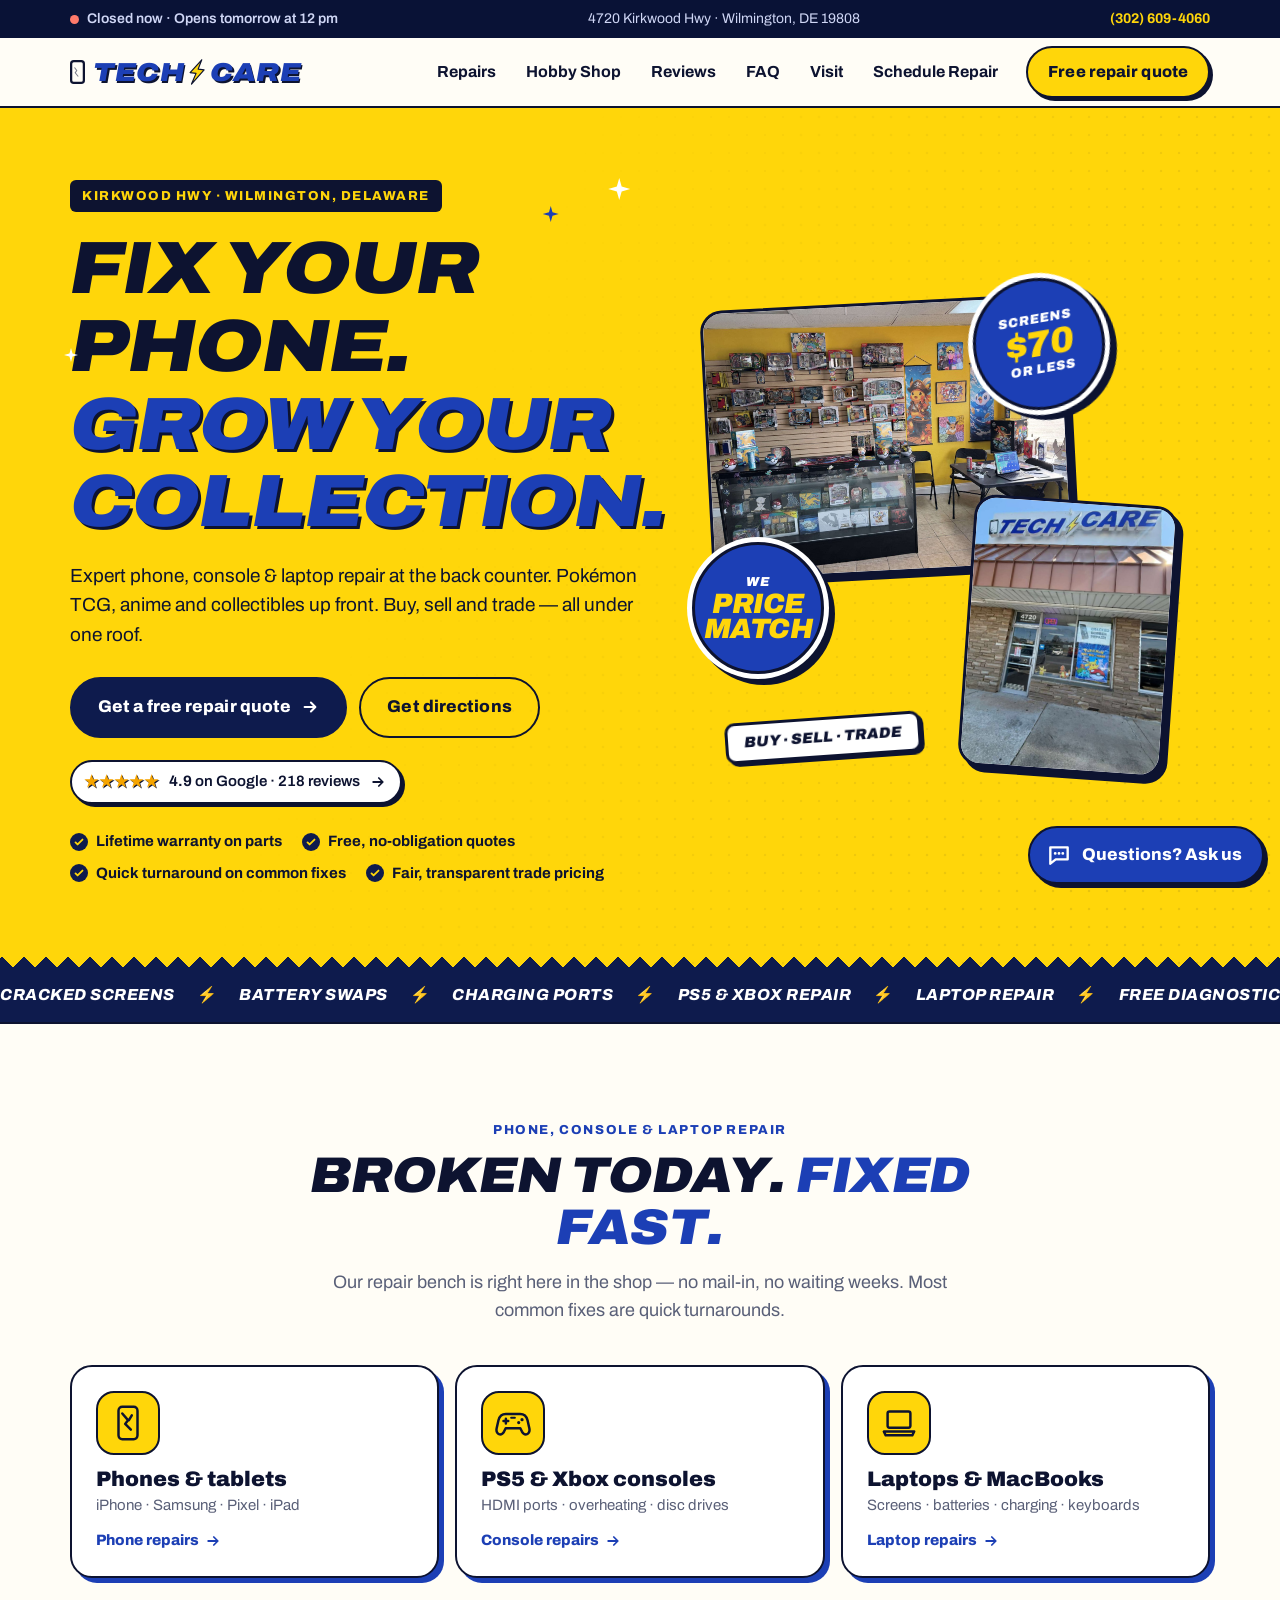
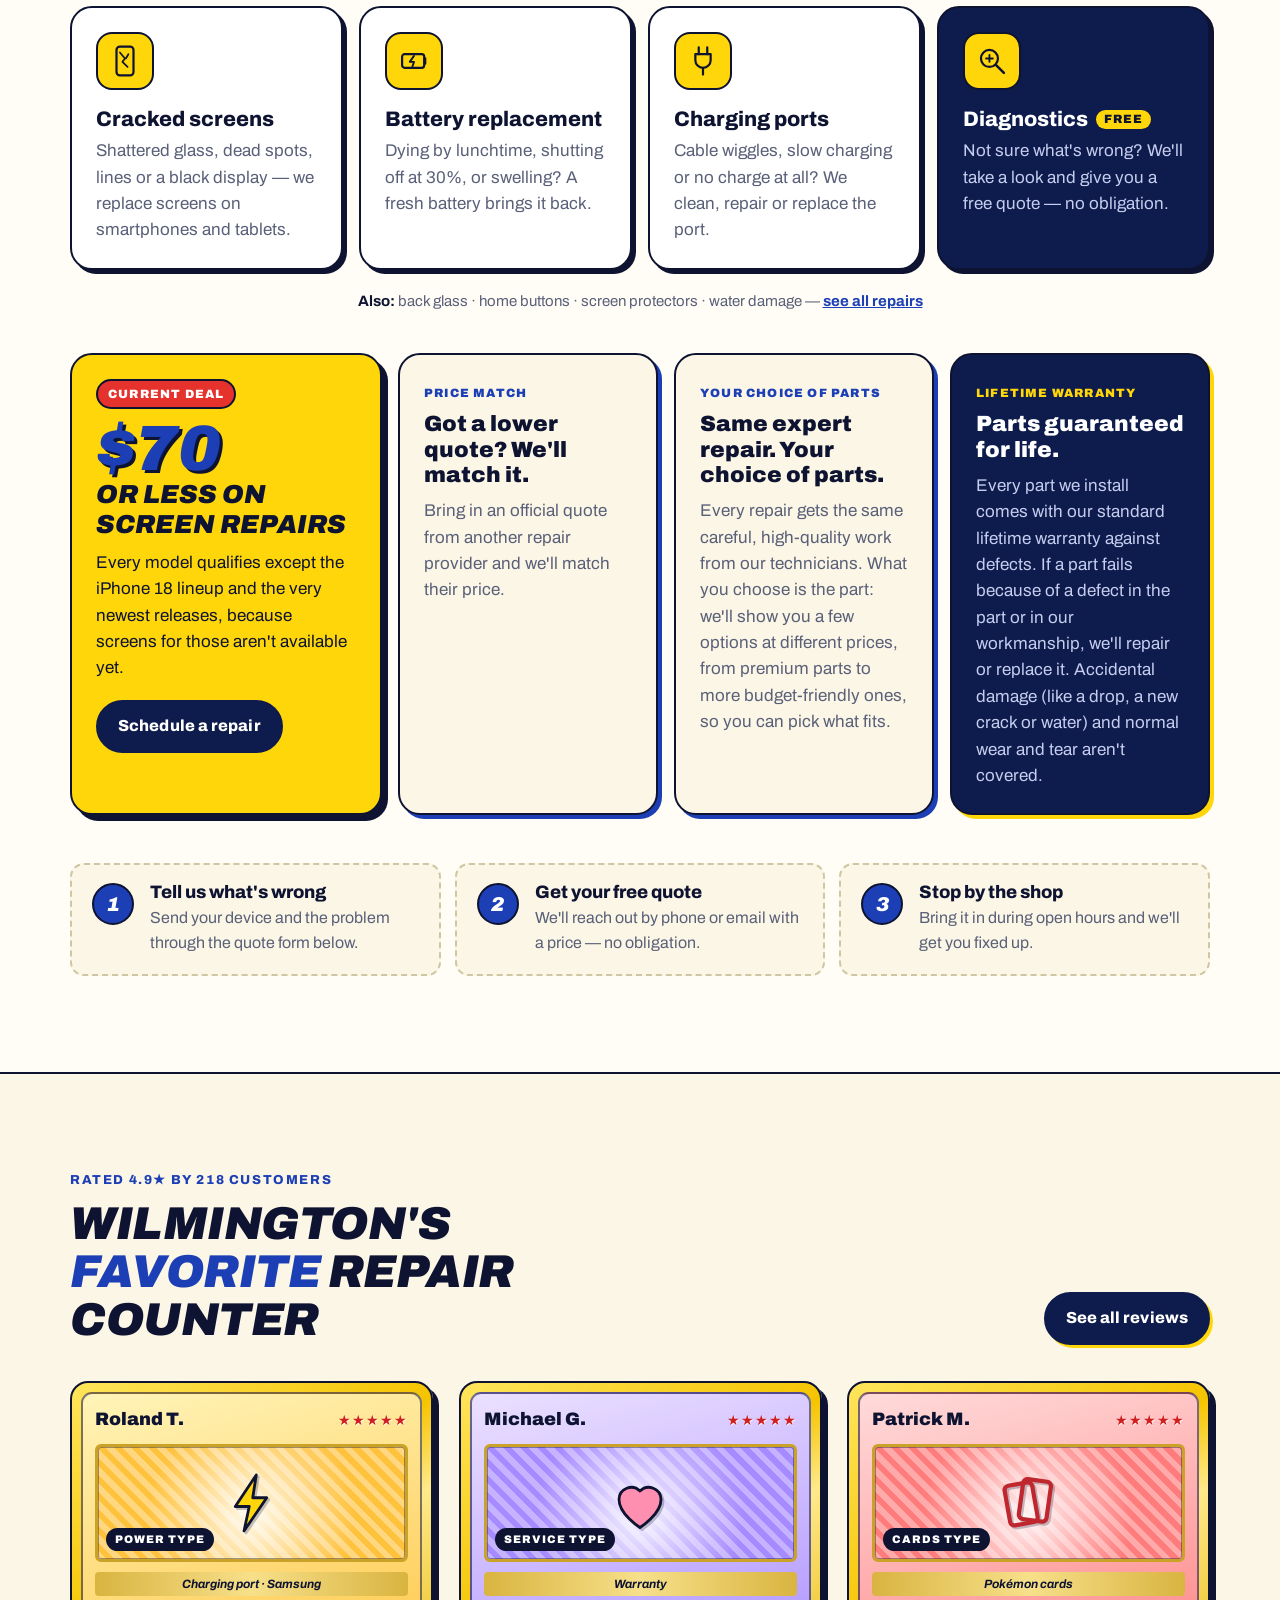
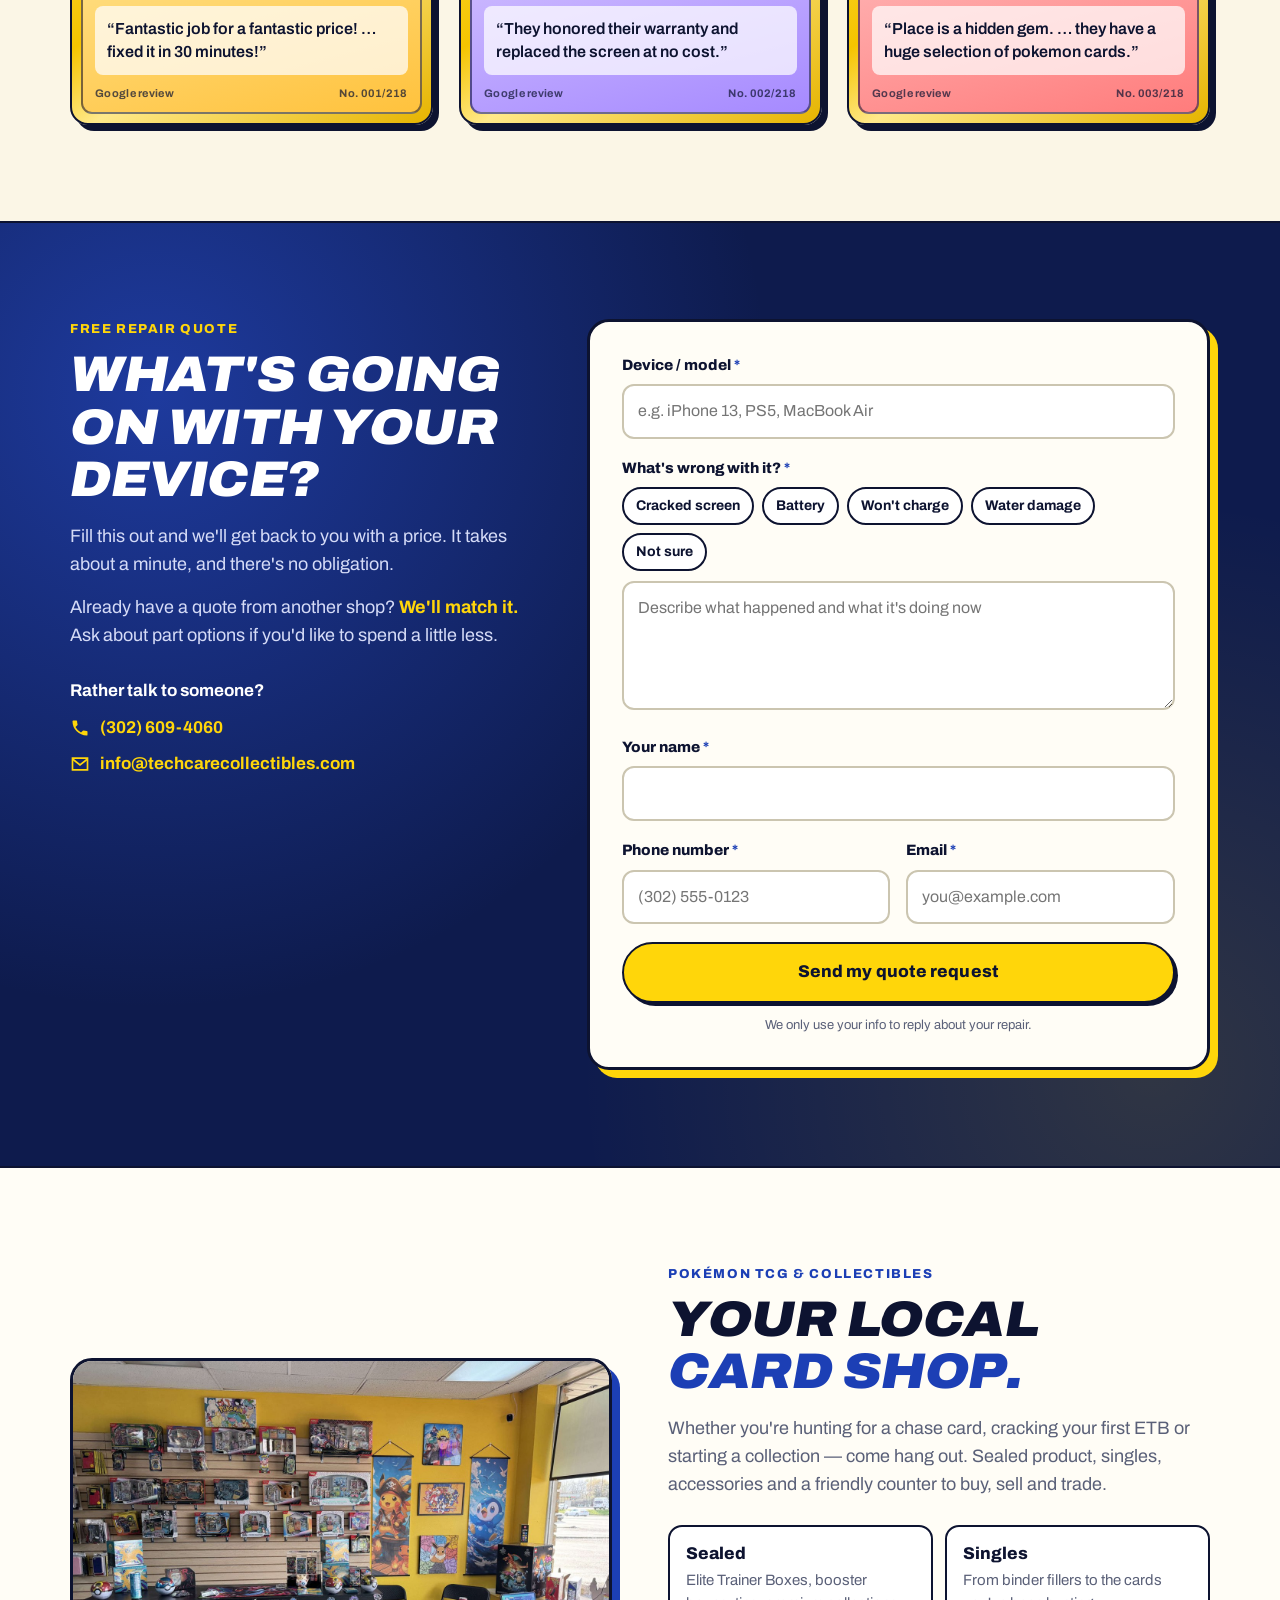
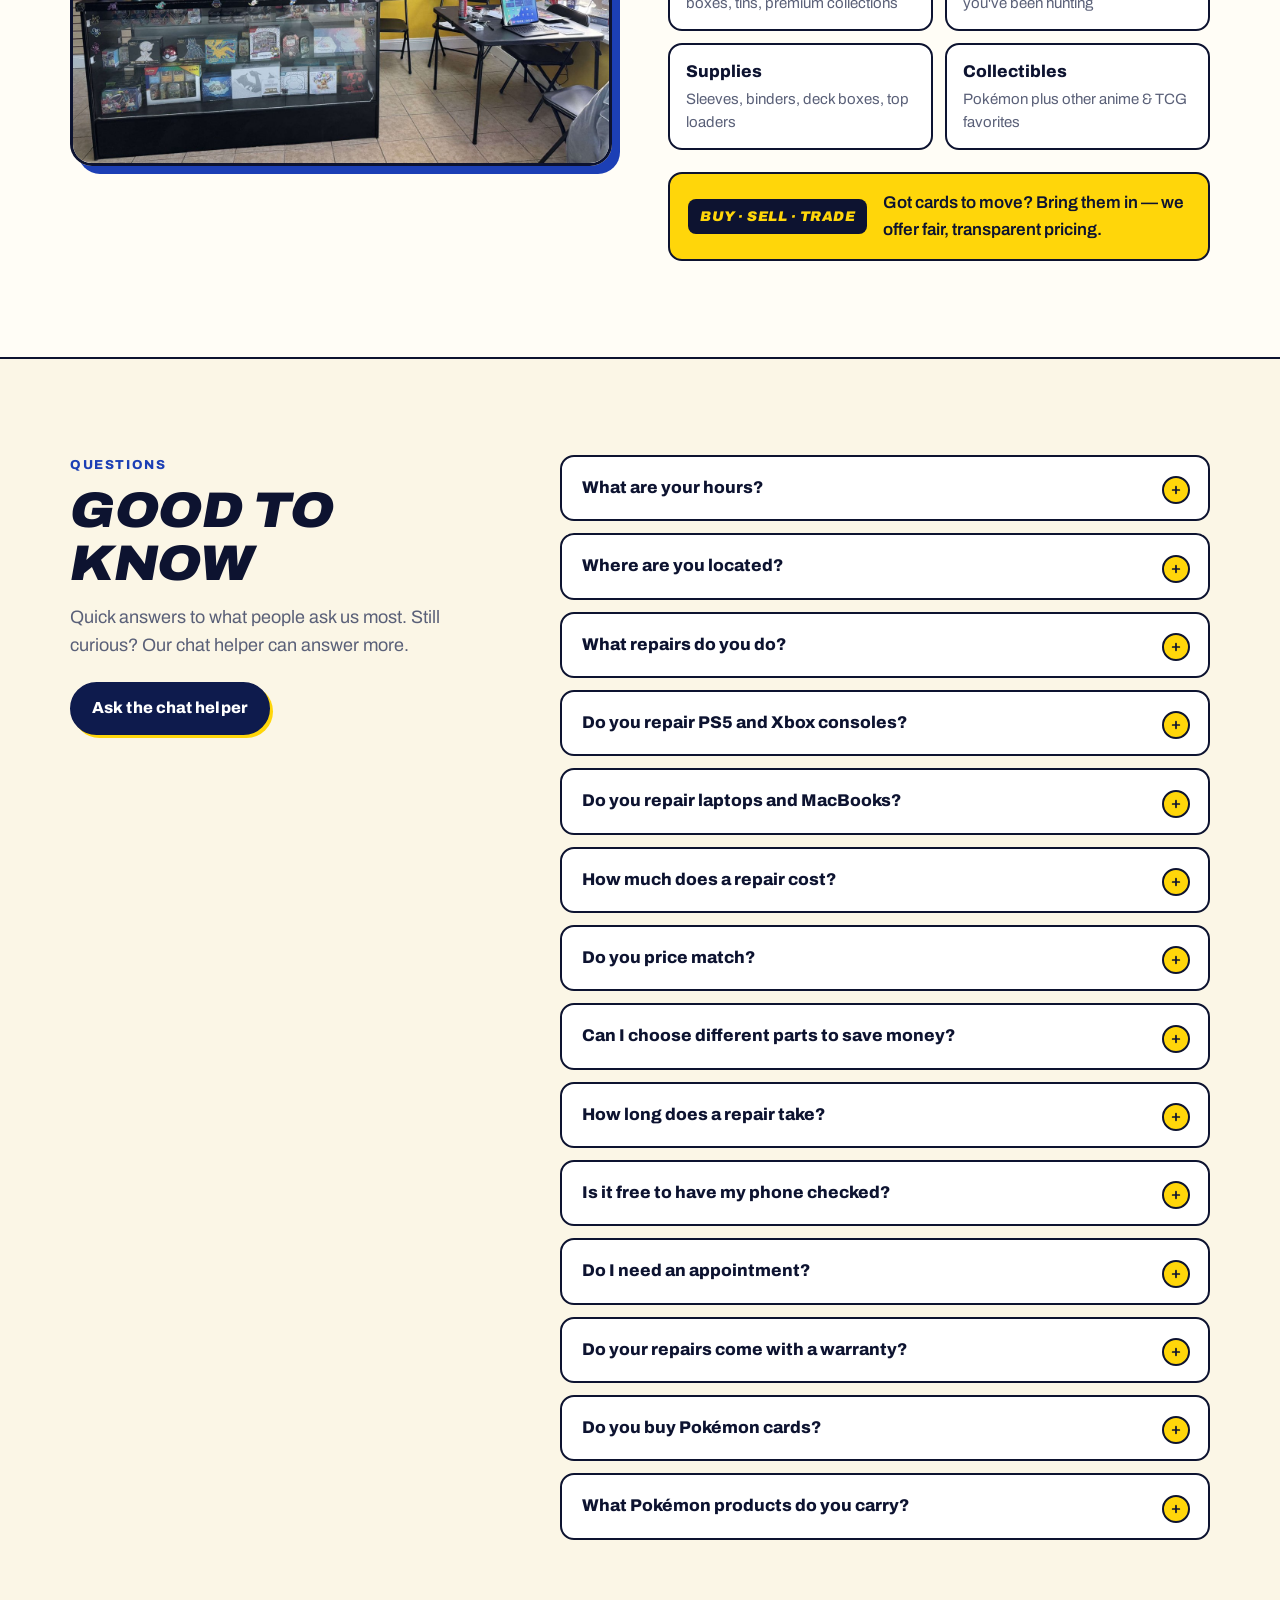
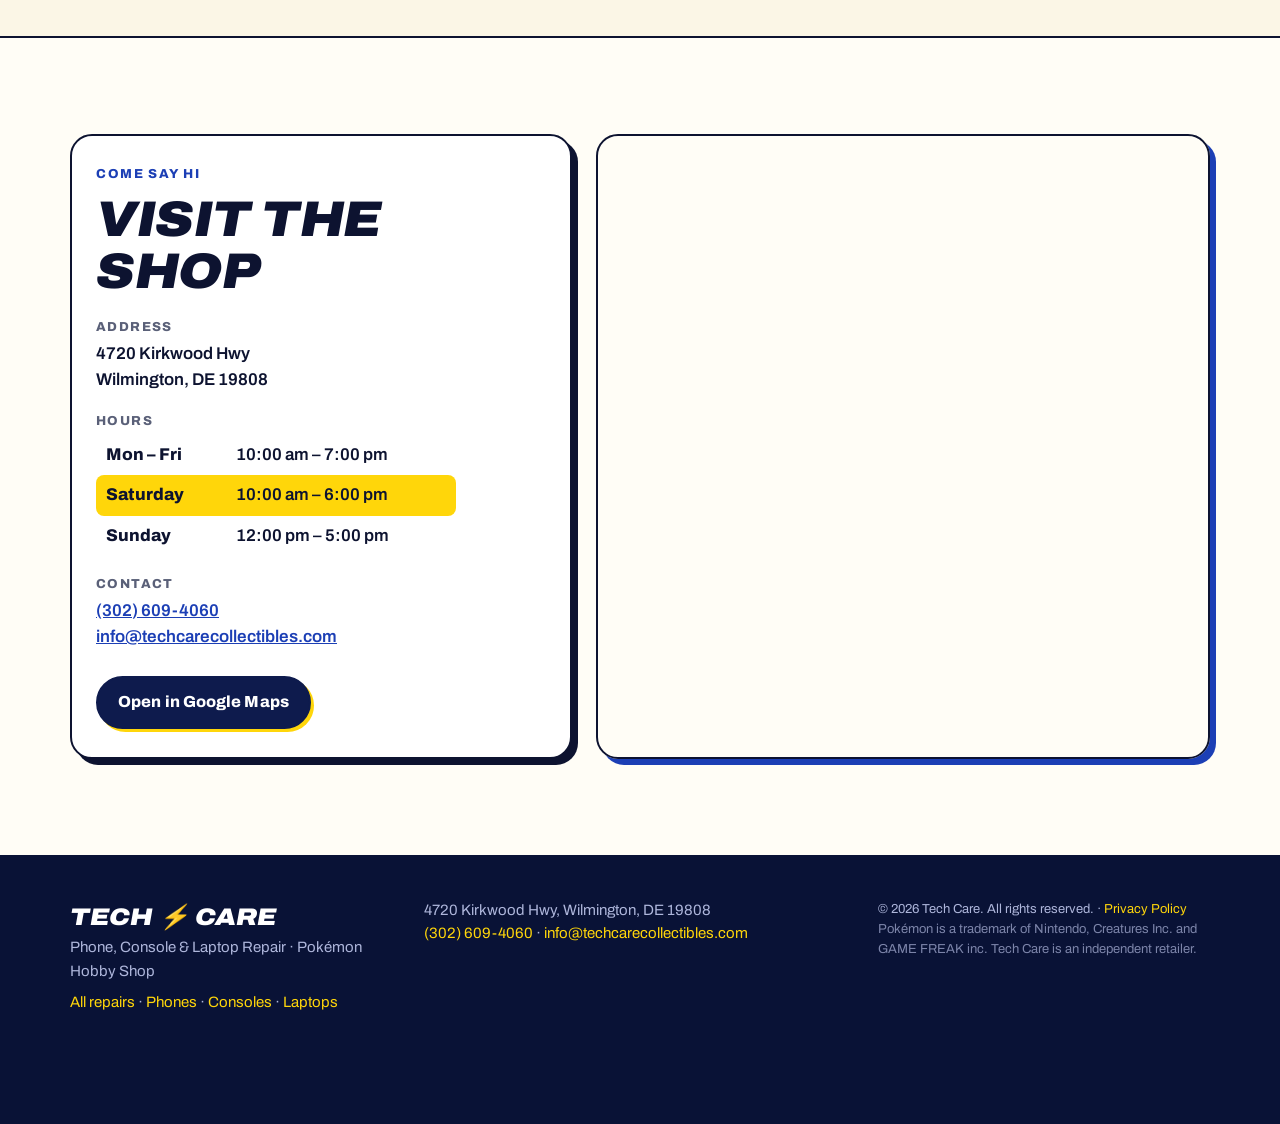
==== commit 14c959bb: "Add Privacy Policy page and link it in every footer New privacy.html, built on the reviews.html layo" ====
--- a/index.html
+++ b/index.html
@@ -425,7 +425,7 @@
         <p>4720 Kirkwood Hwy, Wilmington, DE 19808</p>
         <p><a href="tel:+13026094060">(302) 609-4060</a> · <a href="mailto:info@techcarecollectibles.com">info@techcarecollectibles.com</a></p>
       </div>
-      <p class="footer-copy">© <span id="yr">2026</span> Tech Care. All rights reserved.<br><span class="tm">Pokémon is a trademark of Nintendo, Creatures Inc. and GAME FREAK inc. Tech Care is an independent retailer.</span></p>
+      <p class="footer-copy">© <span id="yr">2026</span> Tech Care. All rights reserved. · <a href="/privacy.html">Privacy Policy</a><br><span class="tm">Pokémon is a trademark of Nintendo, Creatures Inc. and GAME FREAK inc. Tech Care is an independent retailer.</span></p>
     </div>
   </footer>
 
--- a/styles.css
+++ b/styles.css
@@ -1092,3 +1092,19 @@
 }
 .lp-device svg.pad-art { width: 150px; height: auto; filter: drop-shadow(4px 4px 0 rgba(0,0,0,.35)); }
 @media (min-width: 920px) { .lp-device svg.pad-art { width: 200px; } }
+
+/* ---------- privacy policy ---------- */
+.legal { background: var(--cream); }
+.legal-body {
+  max-width: 760px; margin: 0 auto; background: var(--paper);
+  border: 3px solid var(--ink); border-radius: var(--radius-lg); box-shadow: 8px 8px 0 var(--ink);
+  padding: 28px 22px;
+}
+.legal-updated { color: var(--muted); font-size: 14px; font-weight: 700; }
+.legal-body h2 { font-size: 24px; font-weight: 900; font-style: italic; text-transform: uppercase; margin-top: 34px; }
+.legal-body h3 { font-size: 18px; font-weight: 800; margin-top: 20px; }
+.legal-body p, .legal-body ul { margin-top: 10px; }
+.legal-body ul { padding-left: 22px; }
+.legal-body li + li { margin-top: 6px; }
+.legal-body a { font-weight: 700; }
+@media (min-width: 600px) { .legal-body { padding: 40px 44px; } }
